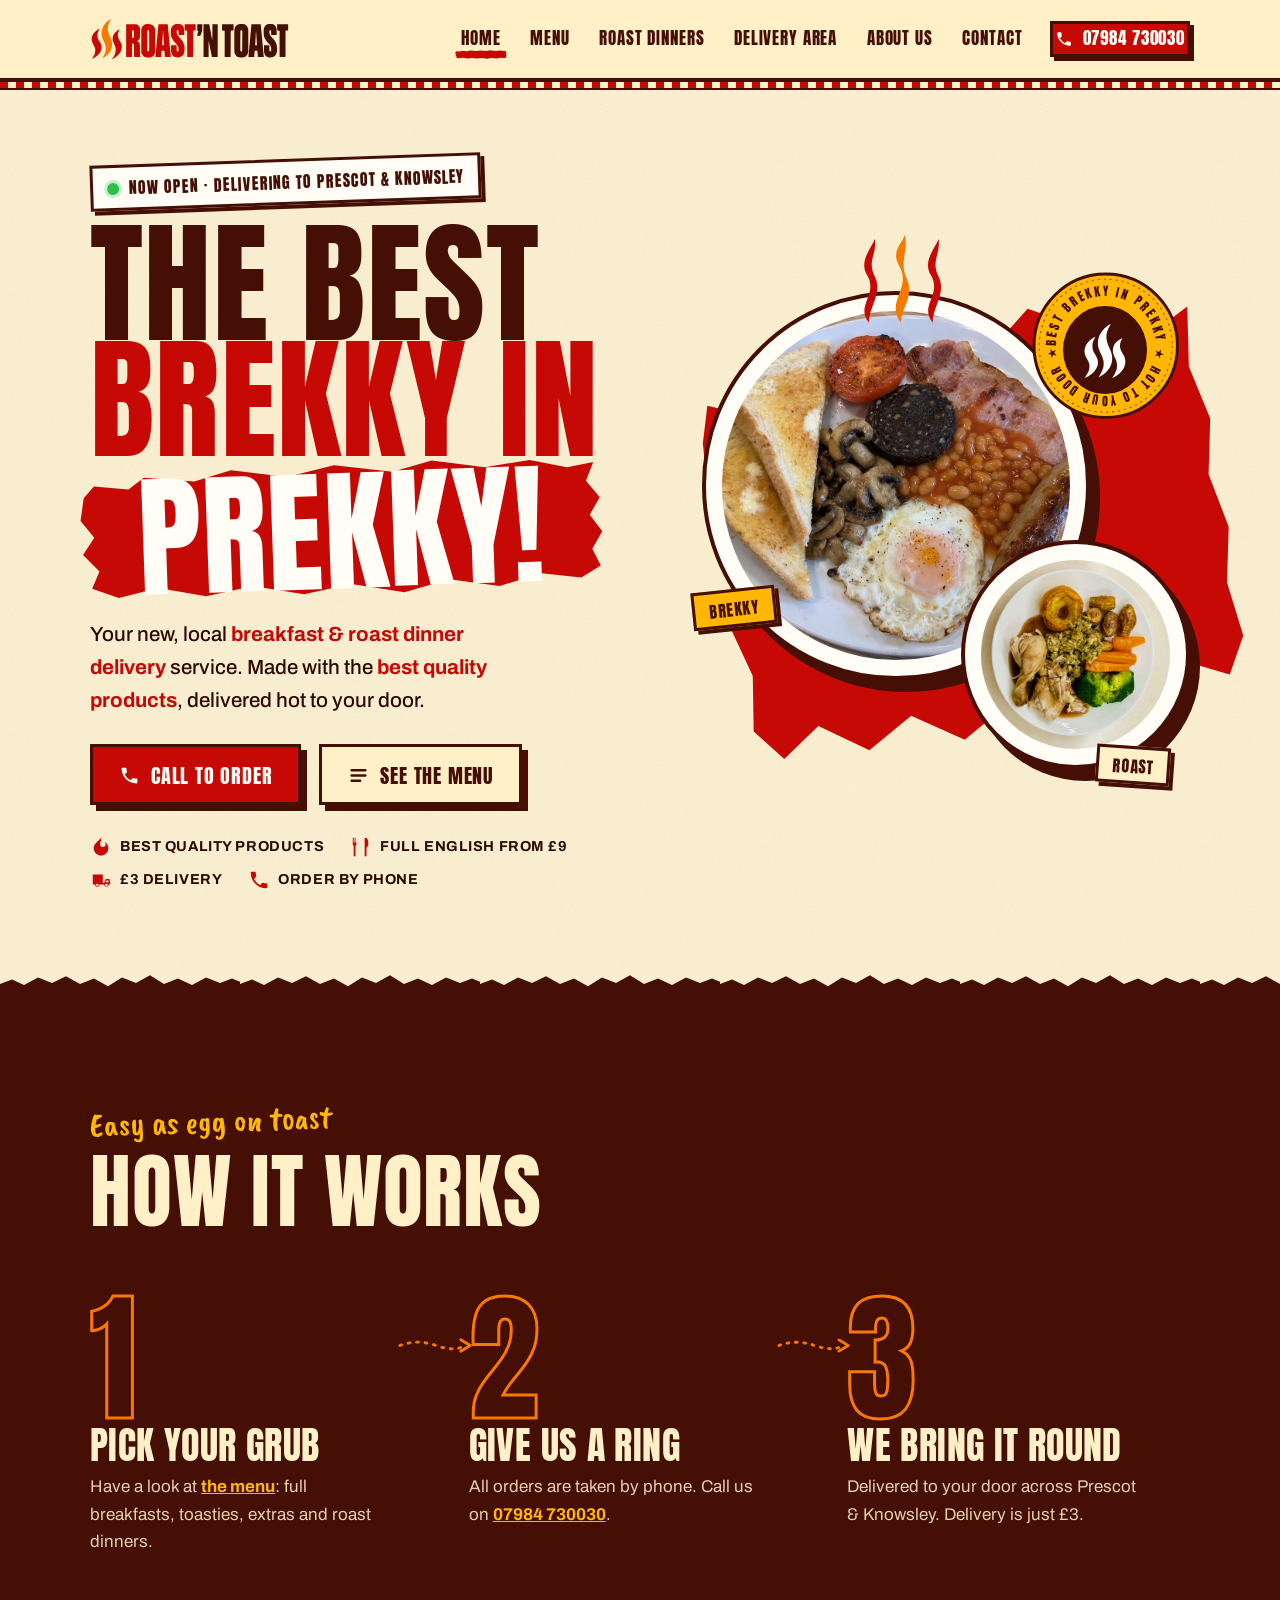
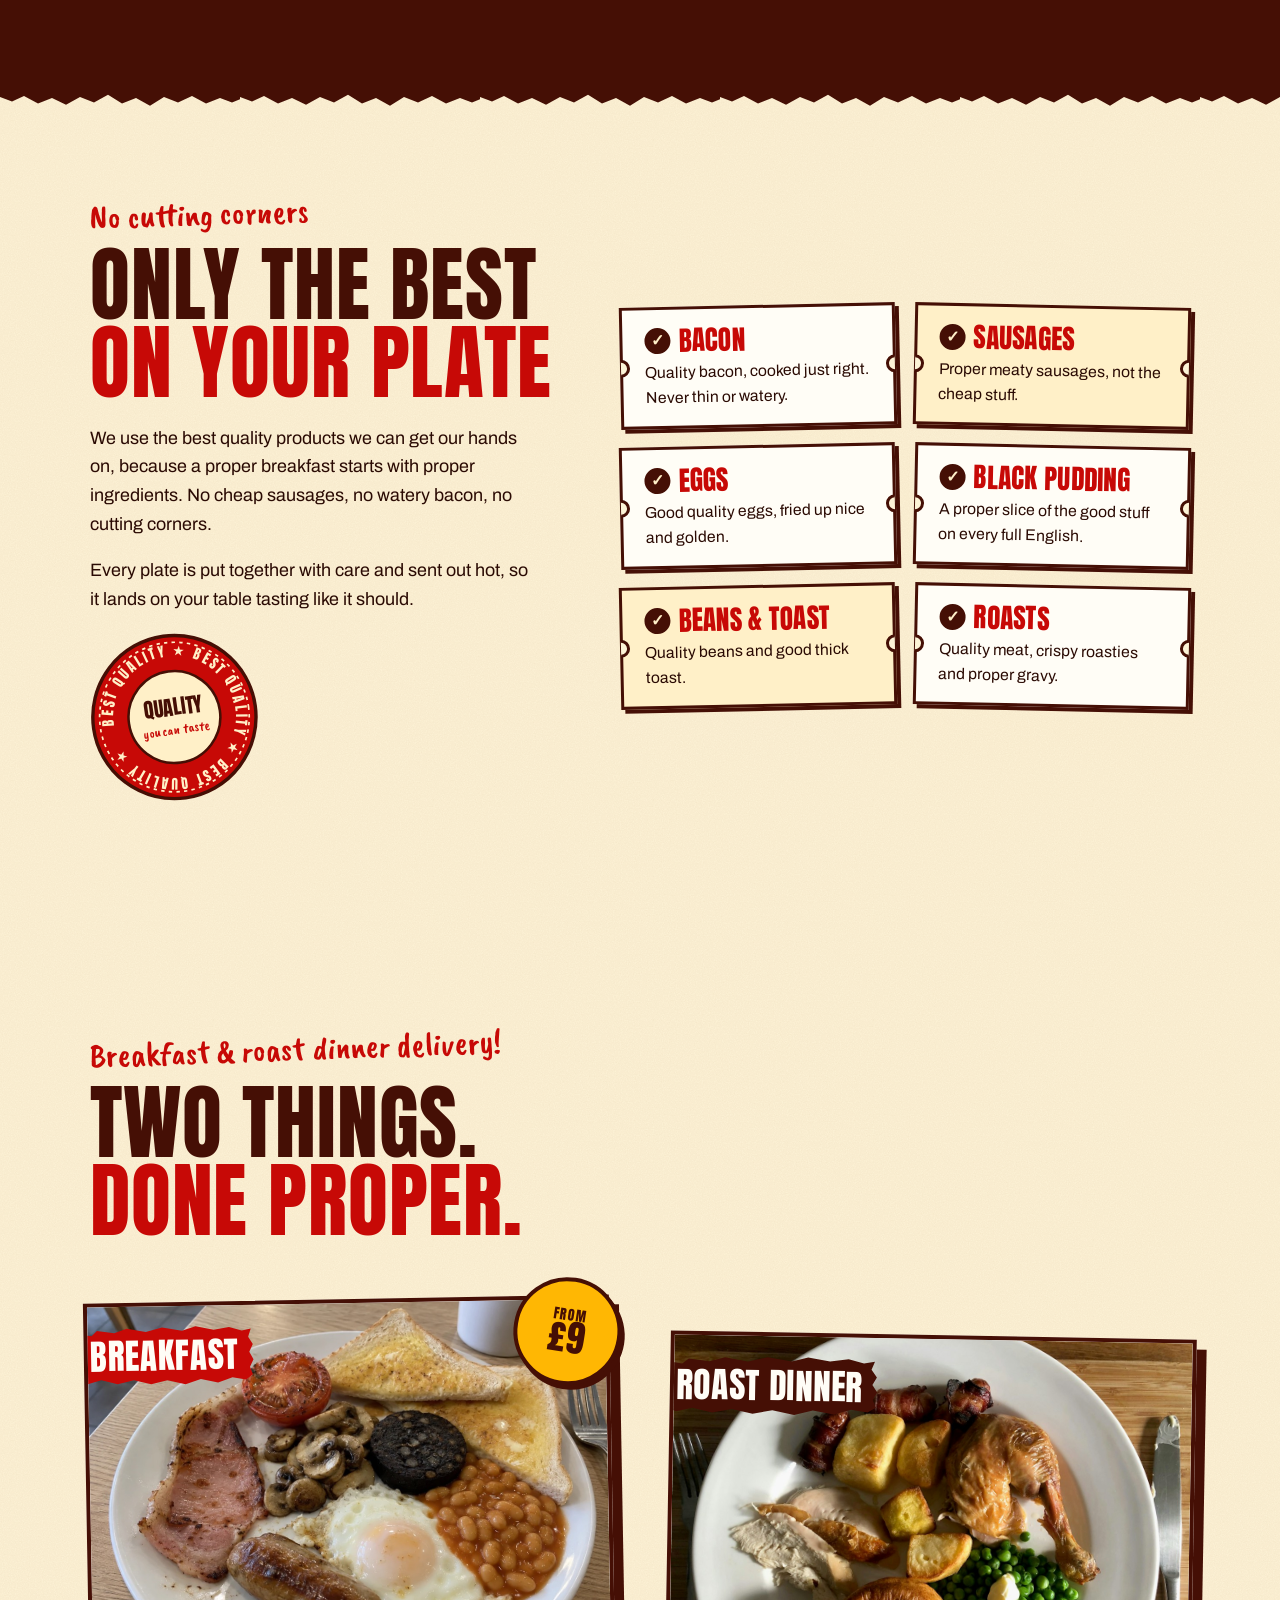
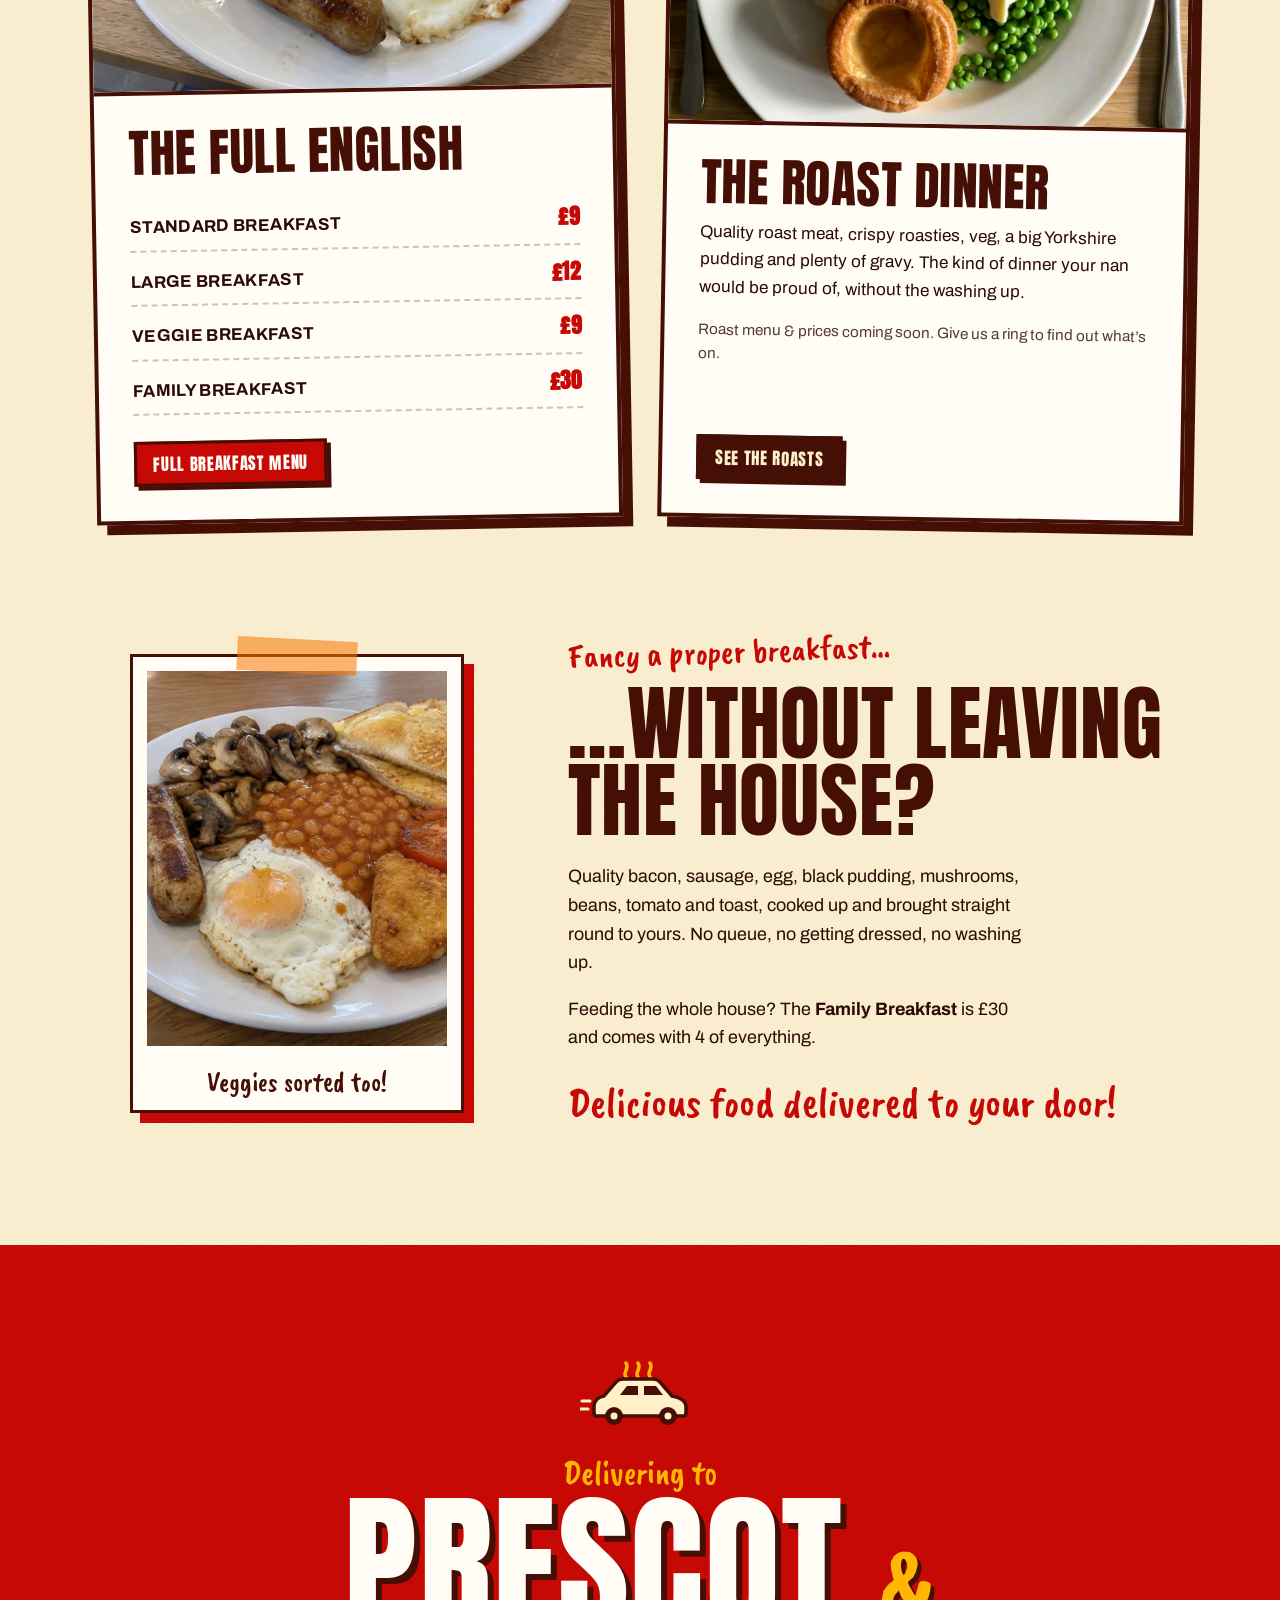
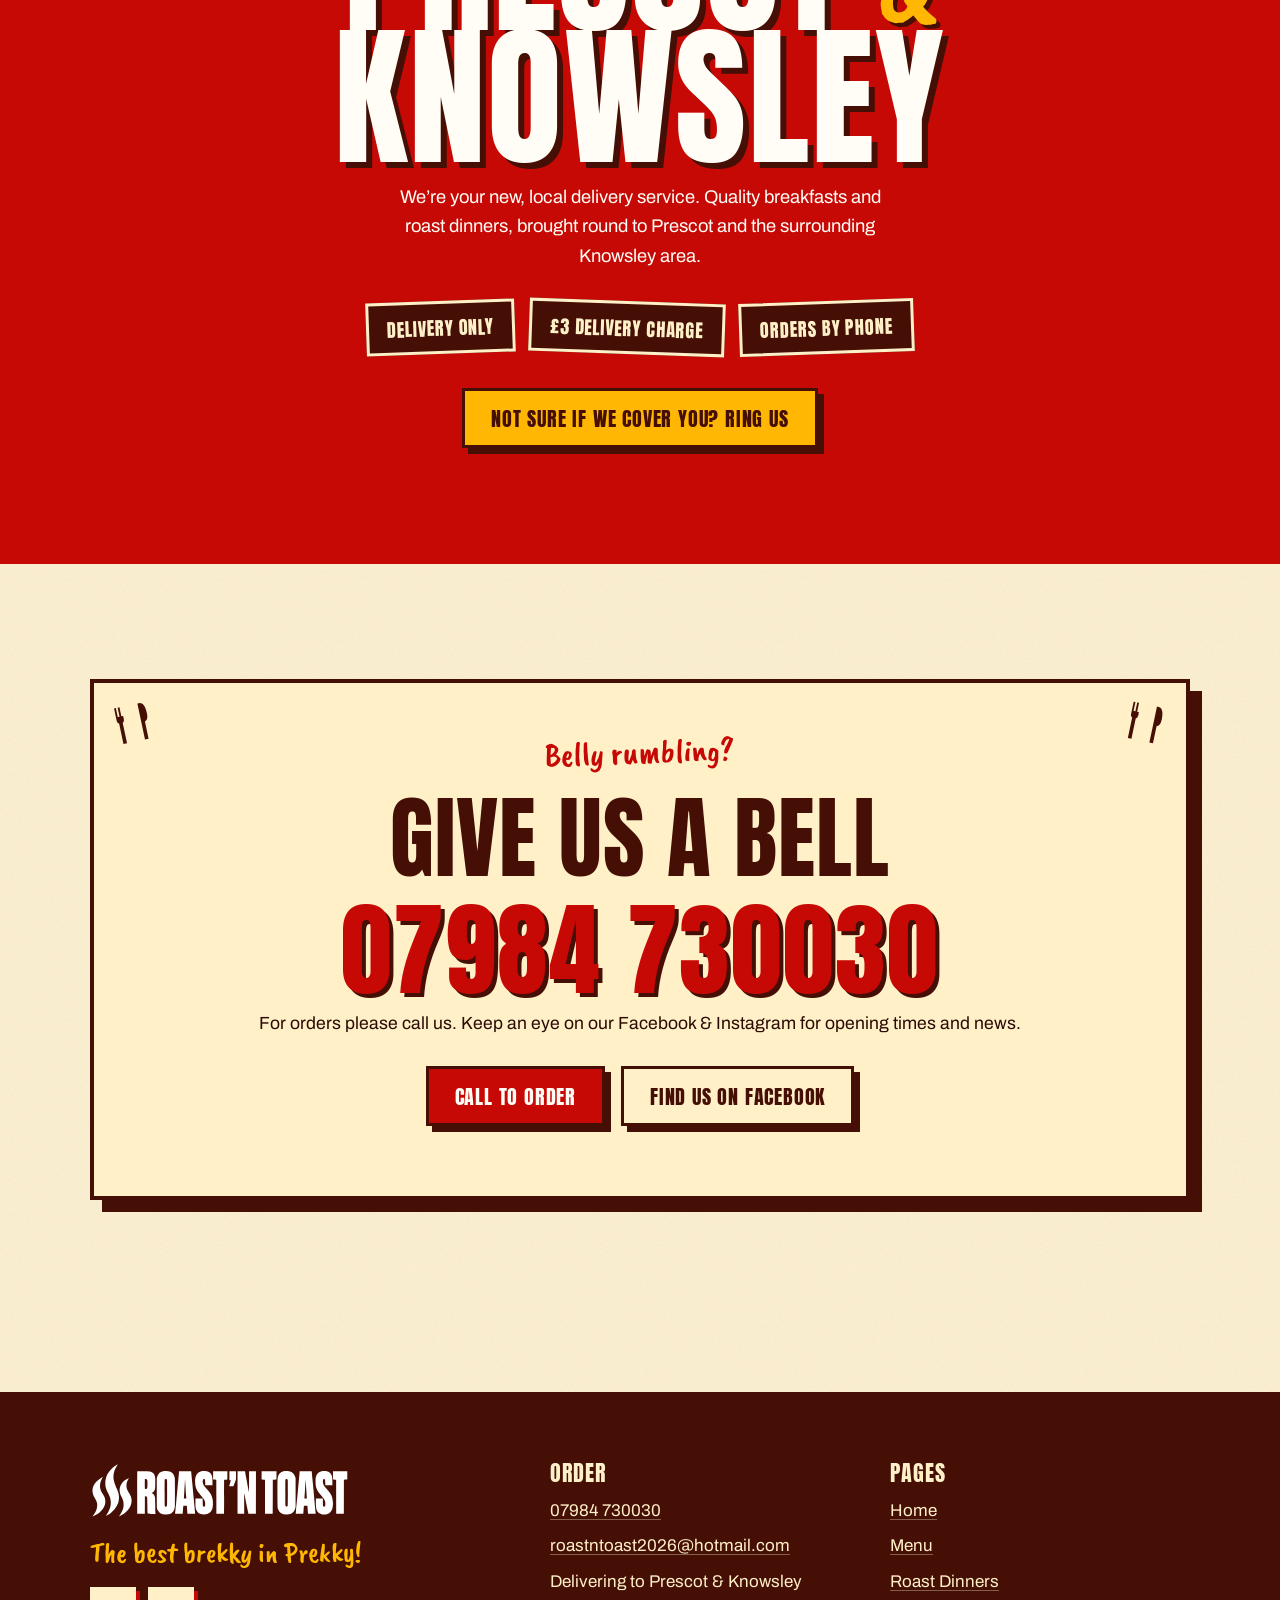
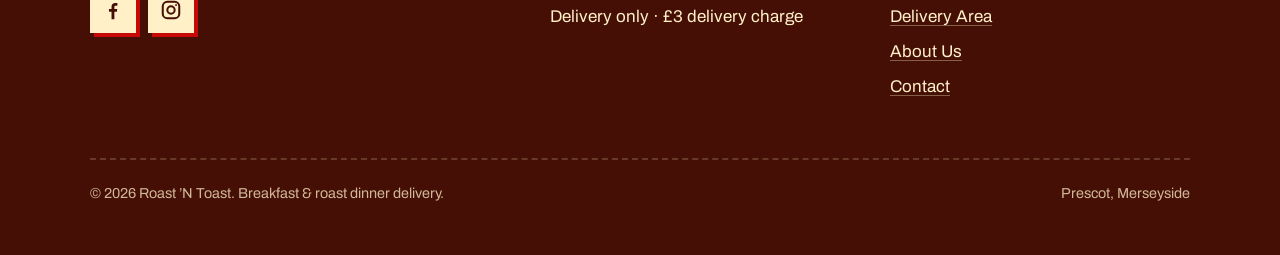
==== index.html @ 8ecd9df3 "Centre and evenly space the spinning badge text Co-Authored-By: Claude Opus 5.5 <noreply@anthropic.c" ====
<!doctype html>
<html lang="en-GB" class="no-js">
<head>
  <meta charset="utf-8">
  <meta name="viewport" content="width=device-width, initial-scale=1">
  <title>Roast ’N Toast | Breakfast &amp; Roast Dinner Delivery in Prescot &amp; Knowsley</title>
  <meta name="description" content="Roast ’N Toast — your new, local breakfast &amp; roast dinner delivery service. Full English breakfasts made with the best quality products, from £9, delivered to Prescot &amp; Knowsley. Call 07984 730030 to order.">
  <meta property="og:title" content="Roast ’N Toast | The Best Brekky in Prekky!">
  <meta property="og:description" content="Breakfast &amp; roast dinner delivery to Prescot &amp; Knowsley. Call 07984 730030 to order.">
  <meta property="og:type" content="website">
  <meta property="og:image" content="assets/img/breakfast-topdown.jpg">

  <link rel="icon" type="image/svg+xml" href="favicons/favicon.svg">
  <link rel="icon" type="image/png" sizes="96x96" href="favicons/favicon-96x96.png">
  <link rel="icon" href="favicons/favicon.ico" sizes="16x16 32x32 48x48 64x64">
  <link rel="apple-touch-icon" sizes="180x180" href="favicons/apple-touch-icon.png">
  <link rel="manifest" href="favicons/site.webmanifest">
  <meta name="theme-color" content="#450F05">

  <link rel="preconnect" href="https://fonts.googleapis.com">
  <link rel="preconnect" href="https://fonts.gstatic.com" crossorigin>
  <link href="https://fonts.googleapis.com/css2?family=Anton&family=Archivo:wght@400;500;700;800&family=Caveat+Brush&display=swap" rel="stylesheet">
  <link rel="stylesheet" href="assets/css/styles.css">
</head>
<body>
  <a class="skip-link" href="#main">Skip to content</a>

  <header class="site-header">
    <nav class="nav wrap" aria-label="Main">
      <a class="nav__logo" href="index.html" aria-label="Roast ’N Toast home">
        <img src="assets/logos/logo-horizontal-colour.svg" alt="Roast ’N Toast" width="240" height="53">
      </a>
      <button class="nav__toggle" type="button" aria-expanded="false" aria-controls="nav-menu" aria-label="Open menu">
        <span class="nav__toggle-bars" aria-hidden="true"></span>
      </button>
      <div class="nav__menu" id="nav-menu">
        <ul class="nav__links">
          <li><a href="index.html" aria-current="page">Home</a></li>
          <li><a href="menu.html">Menu</a></li>
          <li><a href="menu.html#roasts">Roast Dinners</a></li>
          <li><a href="under-construction.html">Delivery Area</a></li>
          <li><a href="under-construction.html">About Us</a></li>
          <li><a href="under-construction.html">Contact</a></li>
          <li>
            <a class="btn btn--sm" href="tel:07984730030">
              <svg viewBox="0 0 24 24" fill="currentColor" aria-hidden="true"><path d="M6.6 10.8a15.1 15.1 0 0 0 6.6 6.6l2.2-2.2a1 1 0 0 1 1-.25 11.4 11.4 0 0 0 3.6.57 1 1 0 0 1 1 1V20a1 1 0 0 1-1 1A17 17 0 0 1 3 4a1 1 0 0 1 1-1h3.5a1 1 0 0 1 1 1c0 1.25.2 2.45.57 3.57a1 1 0 0 1-.25 1z"/></svg>
              07984 730030
            </a>
          </li>
        </ul>
        <p class="nav__menu-foot">Delivering to Prescot &amp; Knowsley. Orders by phone on <a href="tel:07984730030">07984 730030</a>.</p>
      </div>
    </nav>
  </header>

  <main id="main">

    <!-- ============ HERO ============ -->
    <section class="hero" aria-labelledby="hero-title">
      <div class="wrap hero__grid">
        <div class="hero__copy">
          <span class="stamp"><span class="stamp__dot" aria-hidden="true"></span> Now open · Delivering to Prescot &amp; Knowsley</span>

          <h1 id="hero-title" class="hero__title">
            <span class="line">The best</span>
            <span class="line red">brekky in</span>
            <span class="line"><span class="brush">Prekky!</span></span>
          </h1>

          <p class="hero__lead">Your new, local <strong>breakfast &amp; roast dinner delivery</strong> service. Made with the <strong>best quality products</strong>, delivered hot to your door.</p>

          <div class="hero__ctas">
            <a class="btn" href="tel:07984730030">
              <svg viewBox="0 0 24 24" fill="currentColor" aria-hidden="true"><path d="M6.6 10.8a15.1 15.1 0 0 0 6.6 6.6l2.2-2.2a1 1 0 0 1 1-.25 11.4 11.4 0 0 0 3.6.57 1 1 0 0 1 1 1V20a1 1 0 0 1-1 1A17 17 0 0 1 3 4a1 1 0 0 1 1-1h3.5a1 1 0 0 1 1 1c0 1.25.2 2.45.57 3.57a1 1 0 0 1-.25 1z"/></svg>
              Call to order
            </a>
            <a class="btn btn--cream" href="menu.html">
              <svg viewBox="0 0 24 24" fill="none" stroke="currentColor" stroke-width="2.6" stroke-linecap="round" aria-hidden="true"><path d="M4 6h16M4 12h16M4 18h10"/></svg>
              See the menu
            </a>
          </div>

          <ul class="facts">
            <li>
              <svg viewBox="0 0 24 24" fill="currentColor" aria-hidden="true"><path d="M12 2c1 3-1 4.5-1 7a3 3 0 0 0 6 0c0-1-.3-2-.8-2.8C18.5 8 20 10.5 20 13.5A8 8 0 0 1 4 13.5C4 8 9.5 6 12 2z"/></svg>
              Best quality products
            </li>
            <li>
              <svg viewBox="0 0 24 24" fill="currentColor" aria-hidden="true"><path d="M7 2v7a2 2 0 0 1-1 1.7V22H4V10.7A2 2 0 0 1 3 9V2h1v5h1V2h1v5h1V2zm10 0c2 0 3 2.5 3 6s-1 4-2 4.5V22h-2V2z"/></svg>
              Full English from £9
            </li>
            <li>
              <svg viewBox="0 0 24 24" fill="currentColor" aria-hidden="true"><path d="M3 6h11v9h1.5l1.8-4H21l1 3v3h-1.5a2.5 2.5 0 0 1-5 0h-5a2.5 2.5 0 0 1-5 0H3zm14.8 6.5-.9 2h3.6l-.6-2zM8 16.2a1.3 1.3 0 1 0 0 2.6 1.3 1.3 0 0 0 0-2.6zm10 0a1.3 1.3 0 1 0 0 2.6 1.3 1.3 0 0 0 0-2.6z"/></svg>
              £3 delivery
            </li>
            <li>
              <svg viewBox="0 0 24 24" fill="currentColor" aria-hidden="true"><path d="M6.6 10.8a15.1 15.1 0 0 0 6.6 6.6l2.2-2.2a1 1 0 0 1 1-.25 11.4 11.4 0 0 0 3.6.57 1 1 0 0 1 1 1V20a1 1 0 0 1-1 1A17 17 0 0 1 3 4a1 1 0 0 1 1-1h3.5a1 1 0 0 1 1 1c0 1.25.2 2.45.57 3.57a1 1 0 0 1-.25 1z"/></svg>
              Order by phone
            </li>
          </ul>
        </div>

        <div class="hero__art" aria-hidden="true">
          <div class="hero__splat"></div>

          <svg class="steam" viewBox="0 0 120 90">
            <path d="M28 88c-14-18 10-28-2-48C18 26 30 14 34 4c2 16-8 22 0 38 8 16-6 30-6 46z" fill="#C70906"/>
            <path d="M60 88c-16-22 12-34-2-58C50 16 62 8 64 0c4 18-6 26 2 44 8 18-6 30-6 44z" fill="#F87900"/>
            <path d="M92 88c-14-18 10-28-2-48C82 26 94 14 98 4c2 16-8 22 0 38 8 16-6 30-6 46z" fill="#C70906"/>
          </svg>

          <div class="plate plate--main">
            <img src="assets/img/breakfast-topdown.jpg" alt="" width="1200" height="900">
          </div>
          <div class="plate plate--side">
            <img src="assets/img/roast-chicken-dinner.jpg" alt="" width="900" height="1600" style="object-position: 50% 42%;">
          </div>

          <span class="plate-label plate-label--a">Brekky</span>
          <span class="plate-label plate-label--b">Roast</span>

          <div class="badge">
            <svg class="badge__ring" viewBox="0 0 200 200">
              <!-- baseline r=67 so the caps sit centred in the band between the core (r=56) and the rim (r=96) -->
              <defs><path id="ring" d="M100,100 m-67,0 a67,67 0 1,1 134,0 a67,67 0 1,1 -134,0"/></defs>
              <circle cx="100" cy="100" r="96" fill="#FFB703" stroke="#450F05" stroke-width="4"/>
              <circle cx="100" cy="100" r="89" fill="none" stroke="#450F05" stroke-width="1.5" stroke-dasharray="3 5" opacity=".55"/>
              <text font-family="Anton, Impact, sans-serif" font-size="16" fill="#450F05" textLength="418" lengthAdjust="spacing">
                <textPath href="#ring" textLength="418" lengthAdjust="spacing">BEST BREKKY IN PREKKY ★ HOT TO YOUR DOOR ★</textPath>
              </text>
            </svg>
            <div class="badge__core"><img src="assets/logos/brand-icon-white.svg" alt=""></div>
          </div>
        </div>
      </div>
    </section>

    <!-- ============ HOW IT WORKS ============ -->
    <section class="section how torn-top torn-bottom" aria-labelledby="how-title">
      <div class="wrap">
        <div class="section-head reveal">
          <span class="kicker">Easy as egg on toast</span>
          <h2 id="how-title" class="section-title">How it works</h2>
        </div>
        <ol class="steps">
          <li class="step reveal">
            <span class="step__num" aria-hidden="true">1</span>
            <h3>Pick your grub</h3>
            <p>Have a look at <a href="menu.html">the menu</a>: full breakfasts, toasties, extras and roast dinners.</p>
          </li>
          <li class="step reveal">
            <span class="step__num" aria-hidden="true">2</span>
            <h3>Give us a ring</h3>
            <p>All orders are taken by phone. Call us on <a href="tel:07984730030">07984 730030</a>.</p>
          </li>
          <li class="step reveal">
            <span class="step__num" aria-hidden="true">3</span>
            <h3>We bring it round</h3>
            <p>Delivered to your door across Prescot &amp; Knowsley. Delivery is just £3.</p>
          </li>
        </ol>
      </div>
    </section>

    <!-- ============ QUALITY ============ -->
    <section class="section quality" aria-labelledby="quality-title">
      <div class="wrap quality__grid">
        <div class="quality__copy reveal">
          <span class="kicker">No cutting corners</span>
          <h2 id="quality-title" class="section-title">Only the best<br><span style="color:var(--red)">on your plate</span></h2>
          <p>We use the best quality products we can get our hands on, because a proper breakfast starts with proper ingredients. No cheap sausages, no watery bacon, no cutting corners.</p>
          <p>Every plate is put together with care and sent out hot, so it lands on your table tasting like it should.</p>
          <div class="quality__seal" aria-hidden="true">
            <svg viewBox="0 0 200 200">
              <defs><path id="seal-ring" d="M100,100 m-72,0 a72,72 0 1,1 144,0 a72,72 0 1,1 -144,0"/></defs>
              <circle cx="100" cy="100" r="96" fill="#C70906" stroke="#450F05" stroke-width="4"/>
              <circle cx="100" cy="100" r="88" fill="none" stroke="#FFF0C8" stroke-width="2" stroke-dasharray="4 5"/>
              <text font-family="Anton, Impact, sans-serif" font-size="16" letter-spacing="2.6" fill="#FFF0C8"><textPath href="#seal-ring">BEST QUALITY ★ BEST QUALITY ★ BEST QUALITY ★</textPath></text>
              <circle cx="100" cy="100" r="54" fill="#FFF0C8" stroke="#450F05" stroke-width="3"/>
              <text x="100" y="98" text-anchor="middle" font-family="Anton, Impact, sans-serif" font-size="24" fill="#450F05">QUALITY</text>
              <text x="100" y="120" text-anchor="middle" font-family="Caveat Brush, cursive" font-size="16" fill="#C70906">you can taste</text>
            </svg>
          </div>
        </div>

        <ul class="tickets">
          <li class="ticket reveal"><h3>Bacon</h3><p>Quality bacon, cooked just right. Never thin or watery.</p></li>
          <li class="ticket reveal"><h3>Sausages</h3><p>Proper meaty sausages, not the cheap stuff.</p></li>
          <li class="ticket reveal"><h3>Eggs</h3><p>Good quality eggs, fried up nice and golden.</p></li>
          <li class="ticket reveal"><h3>Black pudding</h3><p>A proper slice of the good stuff on every full English.</p></li>
          <li class="ticket reveal"><h3>Beans &amp; toast</h3><p>Quality beans and good thick toast.</p></li>
          <li class="ticket reveal"><h3>Roasts</h3><p>Quality meat, crispy roasties and proper gravy.</p></li>
        </ul>
      </div>
    </section>

    <!-- ============ THE TWO OFFERINGS ============ -->
    <section class="section" aria-labelledby="duo-title">
      <div class="wrap">
        <div class="section-head reveal">
          <span class="kicker">Breakfast &amp; roast dinner delivery!</span>
          <h2 id="duo-title" class="section-title">Two things.<br><span class="red" style="color:var(--red)">Done proper.</span></h2>
        </div>

        <div class="duo">
          <article class="offer reveal">
            <div class="offer__price"><div><small>From</small><span>£9</span></div></div>
            <div class="offer__img">
              <img src="assets/img/standard-breakfast.jpg" alt="A full English breakfast: bacon, sausage, fried egg, black pudding, mushrooms, beans, grilled tomato and toast" width="1200" height="900" loading="lazy">
              <span class="offer__tag brush">Breakfast</span>
            </div>
            <div class="offer__body">
              <h3>The Full English</h3>
              <ul class="mini-menu">
                <li><span>Standard Breakfast</span><span class="dots"></span><span class="price">£9</span></li>
                <li><span>Large Breakfast</span><span class="dots"></span><span class="price">£12</span></li>
                <li><span>Veggie Breakfast</span><span class="dots"></span><span class="price">£9</span></li>
                <li><span>Family Breakfast</span><span class="dots"></span><span class="price">£30</span></li>
              </ul>
              <a class="btn btn--sm" href="menu.html#breakfasts">Full breakfast menu</a>
            </div>
          </article>

          <!-- PLACEHOLDER: roast dinner copy below is temporary until the client confirms their roast menu & prices. -->
          <article class="offer reveal">
            <div class="offer__img">
              <img src="assets/img/roast-dinner.jpg" alt="A home-style roast chicken dinner with roast potatoes, peas and a Yorkshire pudding" width="1200" height="900" loading="lazy">
              <span class="offer__tag brush brush--brown">Roast dinner</span>
            </div>
            <div class="offer__body">
              <h3>The Roast Dinner</h3>
              <p>Quality roast meat, crispy roasties, veg, a big Yorkshire pudding and plenty of gravy. The kind of dinner your nan would be proud of, without the washing up.</p>
              <p class="offer__note">Roast menu &amp; prices coming soon. Give us a ring to find out what’s on.</p>
              <a class="btn btn--sm btn--brown" href="menu.html#roasts">See the roasts</a>
            </div>
          </article>
        </div>
      </div>
    </section>

    <!-- ============ REAL FOOD ============ -->
    <section class="section real" aria-labelledby="real-title">
      <div class="wrap real__grid">
        <figure class="polaroid reveal">
          <img src="assets/img/veggie-breakfast.jpg" alt="A veggie breakfast: vegetarian sausage, fried egg, mushrooms, beans, hash brown, grilled tomato and toast" width="1200" height="900" loading="lazy" style="object-position: 40% 50%;">
          <figcaption>Veggies sorted too!</figcaption>
        </figure>
        <div class="real__copy reveal">
          <span class="kicker">Fancy a proper breakfast…</span>
          <h2 id="real-title" class="section-title">…without leaving the house?</h2>
          <p>Quality bacon, sausage, egg, black pudding, mushrooms, beans, tomato and toast, cooked up and brought straight round to yours. No queue, no getting dressed, no washing up.</p>
          <p>Feeding the whole house? The <strong>Family Breakfast</strong> is £30 and comes with 4 of everything.</p>
          <p class="quote-line">Delicious food delivered to your door!</p>
        </div>
      </div>
    </section>

    <!-- ============ DELIVERY AREA ============ -->
    <section class="section area torn-top torn-bottom" aria-labelledby="area-title">
      <div class="wrap">
        <svg class="car" viewBox="0 0 120 70" aria-hidden="true">
          <path d="M46 16c-4-5 4-8 0-14M58 16c-4-5 4-8 0-14M70 16c-4-5 4-8 0-14" fill="none" stroke="#FFB703" stroke-width="3.5" stroke-linecap="round"/>
          <path d="M14 46c0-6 4-10 10-11l12-14c2-2 4-3 7-3h30c3 0 5 1 7 3l12 14c8 1 14 5 14 11v6c0 2-1 3-3 3H17c-2 0-3-1-3-3z" fill="#FFF0C8" stroke="#450F05" stroke-width="3.5"/>
          <path d="M40 34l7-9h11v9zm24 0v-9h12l7 9z" fill="#450F05"/>
          <circle cx="34" cy="55" r="9" fill="#450F05"/><circle cx="34" cy="55" r="3.5" fill="#FFF0C8"/>
          <circle cx="88" cy="55" r="9" fill="#450F05"/><circle cx="88" cy="55" r="3.5" fill="#FFF0C8"/>
          <path d="M2 40h8M0 48h8" stroke="#FFF0C8" stroke-width="3" stroke-linecap="round"/>
        </svg>
        <span class="kicker reveal">Delivering to</span>
        <h2 id="area-title" class="area__big reveal">Prescot <span class="amp">&amp;</span> Knowsley</h2>
        <p class="reveal">We’re your new, local delivery service. Quality breakfasts and roast dinners, brought round to Prescot and the surrounding Knowsley area.</p>
        <ul class="area__chips reveal">
          <li>Delivery only</li>
          <li>£3 delivery charge</li>
          <li>Orders by phone</li>
        </ul>
        <a class="btn btn--yolk reveal" href="tel:07984730030">Not sure if we cover you? Ring us</a>
      </div>
    </section>

    <!-- ============ CALL ============ -->
    <section class="section call" aria-labelledby="call-title">
      <div class="wrap">
        <div class="call__inner reveal">
          <span class="kicker">Belly rumbling?</span>
          <h2 id="call-title">Give us a bell</h2>
          <a class="call__phone" href="tel:07984730030">07984 730030</a>
          <p class="call__sub">For orders please call us. Keep an eye on our Facebook &amp; Instagram for opening times and news.</p>
          <div class="call__ctas">
            <a class="btn" href="tel:07984730030">Call to order</a>
            <a class="btn btn--cream" href="https://www.facebook.com/profile.php?id=61595454547957" target="_blank" rel="noopener">Find us on Facebook</a>
          </div>
        </div>
      </div>
    </section>
  </main>

  <footer class="site-footer">
    <div class="wrap">
      <div class="footer__grid">
        <div class="footer__brand">
          <img src="assets/logos/logo-horizontal-white.svg" alt="Roast ’N Toast" width="260" height="57" loading="lazy">
          <span class="script">The best brekky in Prekky!</span>
          <div class="socials">
            <a href="https://www.facebook.com/profile.php?id=61595454547957" target="_blank" rel="noopener" aria-label="Roast ’N Toast on Facebook">
              <svg viewBox="0 0 24 24" fill="currentColor" aria-hidden="true"><path d="M13.5 22v-8h2.7l.4-3.2h-3.1V8.8c0-.9.3-1.5 1.6-1.5h1.7V4.4c-.3 0-1.3-.1-2.4-.1-2.4 0-4 1.5-4 4.1v2.4H7.6V14h2.8v8z"/></svg>
            </a>
            <a href="https://www.instagram.com/roast_n_toast_/" target="_blank" rel="noopener" aria-label="Roast ’N Toast on Instagram">
              <svg viewBox="0 0 24 24" fill="none" stroke="currentColor" stroke-width="2.2" aria-hidden="true"><rect x="3" y="3" width="18" height="18" rx="5"/><circle cx="12" cy="12" r="4"/><circle cx="17.5" cy="6.5" r="1" fill="currentColor" stroke="none"/></svg>
            </a>
          </div>
        </div>
        <div>
          <h4>Order</h4>
          <ul>
            <li><a href="tel:07984730030">07984 730030</a></li>
            <li><a href="mailto:roastntoast2026@hotmail.com">roastntoast2026@hotmail.com</a></li>
            <li>Delivering to Prescot &amp; Knowsley</li>
            <li>Delivery only · £3 delivery charge</li>
          </ul>
        </div>
        <div>
          <h4>Pages</h4>
          <ul>
            <li><a href="index.html">Home</a></li>
            <li><a href="menu.html">Menu</a></li>
            <li><a href="menu.html#roasts">Roast Dinners</a></li>
            <li><a href="under-construction.html">Delivery Area</a></li>
            <li><a href="under-construction.html">About Us</a></li>
            <li><a href="under-construction.html">Contact</a></li>
          </ul>
        </div>
      </div>
      <div class="footer__base">
        <span>© <span id="year">2026</span> Roast ’N Toast. Breakfast &amp; roast dinner delivery.</span>
        <span>Prescot, Merseyside</span>
      </div>
    </div>
  </footer>

  <nav class="callbar" aria-label="Quick actions">
    <a href="tel:07984730030">
      <svg viewBox="0 0 24 24" fill="currentColor" aria-hidden="true"><path d="M6.6 10.8a15.1 15.1 0 0 0 6.6 6.6l2.2-2.2a1 1 0 0 1 1-.25 11.4 11.4 0 0 0 3.6.57 1 1 0 0 1 1 1V20a1 1 0 0 1-1 1A17 17 0 0 1 3 4a1 1 0 0 1 1-1h3.5a1 1 0 0 1 1 1c0 1.25.2 2.45.57 3.57a1 1 0 0 1-.25 1z"/></svg>
      Call to order
    </a>
    <a href="menu.html">Menu</a>
  </nav>

  <script src="assets/js/main.js"></script>
</body>
</html>
---- assets/css/styles.css ----
/* ==========================================================================
   Roast 'N Toast — styles
   Look: greasy-spoon menu board / fly-poster. Cream paper, brush-stroke
   banners, heavy condensed type, hard offset shadows.
   ========================================================================== */

:root {
  --red: #C70906;
  --red-deep: #9E0704;
  --brown: #450F05;
  --brown-2: #5C1A0C;
  --orange: #F87900;
  --yolk: #FFB703;
  --cream: #FFF0C8;
  --paper: #FDF3D6;
  --ink: #2A0A03;
  --white: #FFFDF6;

  --display: "Anton", "Impact", "Arial Narrow Bold", sans-serif;
  --script: "Caveat Brush", "Segoe Print", cursive;
  --body: "Archivo", "Helvetica Neue", Arial, sans-serif;

  --wrap: 1180px;
  --gutter: clamp(16px, 4vw, 40px);
  --shadow-hard: 6px 6px 0 var(--brown);
  --shadow-hard-sm: 4px 4px 0 var(--brown);
  --header-h: 78px;
}

*,
*::before,
*::after { box-sizing: border-box; }

html { scroll-behavior: smooth; scroll-padding-top: calc(var(--header-h) + 16px); }
@media (prefers-reduced-motion: reduce) {
  html { scroll-behavior: auto; }
  *, *::before, *::after { animation: none !important; transition: none !important; }
}

body {
  margin: 0;
  font-family: var(--body);
  font-size: 17px;
  line-height: 1.6;
  color: var(--ink);
  background-color: var(--paper);
  /* grainy paper */
  background-image: url("data:image/svg+xml,%3Csvg xmlns='http://www.w3.org/2000/svg' width='220' height='220'%3E%3Cfilter id='n'%3E%3CfeTurbulence type='fractalNoise' baseFrequency='.85' numOctaves='3' stitchTiles='stitch'/%3E%3CfeColorMatrix values='0 0 0 0 .27 0 0 0 0 .06 0 0 0 0 .02 0 0 0 .07 0'/%3E%3C/filter%3E%3Crect width='100%25' height='100%25' filter='url(%23n)'/%3E%3C/svg%3E");
  -webkit-font-smoothing: antialiased;
  overflow-x: hidden;
}

img { max-width: 100%; display: block; }
a { color: inherit; }
p { margin: 0 0 1em; }
h1, h2, h3, h4 {
  font-family: var(--display);
  font-weight: 400;
  line-height: .95;
  letter-spacing: .01em;
  text-transform: uppercase;
  margin: 0;
  color: var(--brown);
}

.wrap { width: 100%; max-width: var(--wrap); margin: 0 auto; padding: 0 var(--gutter); }

.skip-link {
  position: absolute; left: 12px; top: -60px; z-index: 200;
  background: var(--brown); color: var(--cream); padding: 10px 16px;
  font-weight: 700; text-decoration: none;
}
.skip-link:focus { top: 12px; }

:focus-visible { outline: 3px solid var(--orange); outline-offset: 3px; }

.sr-only {
  position: absolute; width: 1px; height: 1px; padding: 0; margin: -1px;
  overflow: hidden; clip: rect(0 0 0 0); white-space: nowrap; border: 0;
}

/* ---------- brush-stroke helpers ---------- */
.brush {
  position: relative;
  display: inline-block;
  isolation: isolate;
  padding: .12em .45em .08em;
  color: var(--white);
}
.brush::before {
  content: "";
  position: absolute; inset: 0;
  z-index: -1;
  background: var(--red);
  -webkit-mask: url("../img/brush.svg") center / 100% 100% no-repeat;
          mask: url("../img/brush.svg") center / 100% 100% no-repeat;
}
.brush--brown::before { background: var(--brown); }
.brush--orange::before { background: var(--orange); }
.brush--cream { color: var(--brown); }
.brush--cream::before { background: var(--cream); }

.script {
  font-family: var(--script);
  text-transform: none;
  letter-spacing: 0;
  font-weight: 400;
}

/* ---------- buttons ---------- */
.btn {
  --btn-bg: var(--red);
  --btn-fg: var(--white);
  display: inline-flex; align-items: center; justify-content: center; gap: .55em;
  font-family: var(--display);
  font-size: 1.25rem;
  letter-spacing: .04em;
  text-transform: uppercase;
  text-decoration: none;
  line-height: 1;
  padding: 18px 26px 16px;
  background: var(--btn-bg);
  color: var(--btn-fg);
  border: 3px solid var(--brown);
  box-shadow: var(--shadow-hard);
  transition: transform .15s ease, box-shadow .15s ease;
  cursor: pointer;
}
.btn:hover { transform: translate(-2px, -2px); box-shadow: 8px 8px 0 var(--brown); }
.btn:active { transform: translate(4px, 4px); box-shadow: 2px 2px 0 var(--brown); }
.btn svg { width: 1.05em; height: 1.05em; flex: none; }
.btn--cream { --btn-bg: var(--cream); --btn-fg: var(--brown); }
.btn--yolk { --btn-bg: var(--yolk); --btn-fg: var(--brown); }
.btn--brown { --btn-bg: var(--brown); --btn-fg: var(--cream); border-color: var(--brown); box-shadow: 6px 6px 0 var(--red); }
.btn--brown:hover { box-shadow: 8px 8px 0 var(--red); }
.btn--sm { font-size: 1.05rem; padding: 12px 16px 10px; box-shadow: var(--shadow-hard-sm); }

/* ==========================================================================
   Header / nav
   ========================================================================== */
.site-header {
  position: sticky; top: 0; z-index: 100;
  background: var(--cream);
  border-bottom: 4px solid var(--brown);
}
.site-header::after {
  /* checkerboard caff trim */
  content: ""; position: absolute; left: 0; right: 0; bottom: -12px; height: 8px;
  background:
    linear-gradient(90deg, var(--red) 50%, var(--cream) 0) 0 0 / 16px 8px;
  border-bottom: 2px solid var(--brown);
}
.nav {
  display: flex; align-items: center; justify-content: space-between; gap: 20px;
  height: var(--header-h);
}
.nav__logo { display: block; flex: none; }
.nav__logo img { height: 44px; width: auto; }

.nav__links {
  display: flex; align-items: center; gap: clamp(14px, 2vw, 28px);
  list-style: none; margin: 0; padding: 0;
}
.nav__links a {
  position: relative;
  font-family: var(--display);
  text-transform: uppercase;
  letter-spacing: .05em;
  font-size: 1.08rem;
  text-decoration: none;
  color: var(--brown);
  padding: 6px 2px;
}
.nav__links a:not(.btn)::after {
  content: ""; position: absolute; left: -4px; right: -4px; bottom: -2px; height: 9px;
  background: var(--orange);
  -webkit-mask: url("../img/brush.svg") center / 100% 100% no-repeat;
          mask: url("../img/brush.svg") center / 100% 100% no-repeat;
  transform: scaleX(0); transform-origin: left;
  transition: transform .2s ease;
}
.nav__links a:not(.btn):hover::after,
.nav__links a[aria-current="page"]::after { transform: scaleX(1); }
.nav__links a[aria-current="page"]::after { background: var(--red); }
.nav__links .btn { color: var(--white); }

.nav__toggle {
  display: none;
  width: 50px; height: 50px;
  background: var(--red); color: var(--white);
  border: 3px solid var(--brown); box-shadow: var(--shadow-hard-sm);
  cursor: pointer; padding: 0;
  align-items: center; justify-content: center;
}
.nav__toggle-bars, .nav__toggle-bars::before, .nav__toggle-bars::after {
  display: block; width: 22px; height: 3px; background: currentColor; position: relative;
  transition: transform .2s ease, top .2s ease, opacity .2s ease;
}
.nav__toggle-bars::before, .nav__toggle-bars::after { content: ""; position: absolute; left: 0; }
.nav__toggle-bars::before { top: -7px; }
.nav__toggle-bars::after { top: 7px; }
.nav-open .nav__toggle-bars { background: transparent; }
.nav-open .nav__toggle-bars::before { top: 0; transform: rotate(45deg); }
.nav-open .nav__toggle-bars::after { top: 0; transform: rotate(-45deg); }

@media (max-width: 940px) {
  :root { --header-h: 70px; }
  .nav__logo img { height: 36px; }
  .nav__toggle { display: inline-flex; }
  .nav__menu {
    position: fixed; inset: calc(var(--header-h) + 4px) 0 0 0;
    background: var(--brown);
    padding: 36px var(--gutter) 40px;
    overflow-y: auto;
    transform: translateY(-8px); opacity: 0; visibility: hidden;
    transition: opacity .2s ease, transform .2s ease, visibility 0s linear .2s;
  }
  .nav-open .nav__menu {
    transform: none; opacity: 1; visibility: visible;
    transition: opacity .2s ease, transform .2s ease;
  }
  .nav__links { flex-direction: column; align-items: flex-start; gap: 4px; }
  .nav__links a { color: var(--cream); font-size: 2.4rem; letter-spacing: .02em; }
  .nav__links a[aria-current="page"] { color: var(--yolk); }
  .nav__links a:not(.btn)::after { display: none; }
  .nav__links li:last-child { margin-top: 22px; width: 100%; }
  .nav__links .btn { width: 100%; font-size: 1.5rem; box-shadow: 6px 6px 0 var(--red); border-color: var(--cream); }
  .nav__menu-foot {
    margin-top: 32px; color: var(--cream); opacity: .85; font-size: .95rem;
  }
  .nav__menu-foot a { color: var(--yolk); }
  body.nav-open { overflow: hidden; }
}
@media (min-width: 941px) { .nav__menu-foot { display: none; } }

/* ==========================================================================
   Hero
   ========================================================================== */
.hero {
  position: relative;
  padding: clamp(40px, 6vw, 80px) 0 clamp(64px, 8vw, 110px);
  overflow: hidden;
}
.hero__grid {
  display: grid;
  grid-template-columns: minmax(0, 1.05fr) minmax(0, .95fr);
  gap: clamp(24px, 4vw, 56px);
  align-items: center;
}

.stamp {
  display: inline-flex; align-items: center; gap: 10px;
  font-family: var(--display); text-transform: uppercase; letter-spacing: .06em;
  font-size: 1rem;
  color: var(--brown);
  border: 3px solid var(--brown);
  padding: 8px 14px 6px;
  background: var(--white);
  transform: rotate(-2deg);
  box-shadow: var(--shadow-hard-sm);
}
.stamp__dot {
  width: 12px; height: 12px; border-radius: 50%; background: #2DBE4E;
  box-shadow: 0 0 0 3px rgba(45,190,78,.25);
}
@keyframes pulse {
  0% { box-shadow: 0 0 0 0 rgba(45,190,78,.55); }
  70% { box-shadow: 0 0 0 10px rgba(45,190,78,0); }
  100% { box-shadow: 0 0 0 0 rgba(45,190,78,0); }
}

.hero__title {
  margin: 22px 0 18px;
  font-size: clamp(4rem, 10.5vw, 8.6rem);
  line-height: .86;
  color: var(--brown);
}
.hero__title .line { display: block; }
.hero__title .red { color: var(--red); }
.hero__title .brush { margin-left: -.1em; transform: rotate(-2deg); }
.hero__title .brush::before { background: var(--red); }
.hero__lead {
  font-size: clamp(1.1rem, 1.6vw, 1.3rem);
  max-width: 34ch;
  font-weight: 500;
}
.hero__lead strong { color: var(--red); }

.hero__ctas { display: flex; flex-wrap: wrap; gap: 18px; margin: 28px 0 30px; }

.facts {
  display: flex; flex-wrap: wrap; gap: 10px 26px;
  list-style: none; padding: 0; margin: 0;
  font-weight: 700; text-transform: uppercase; letter-spacing: .04em; font-size: .9rem;
}
.facts li { display: flex; align-items: center; gap: 8px; }
.facts svg { width: 22px; height: 22px; color: var(--red); flex: none; }

/* plates */
.hero__art { position: relative; aspect-ratio: 1 / 1.02; max-width: 600px; justify-self: center; width: 100%; }
.hero__splat {
  position: absolute; inset: 6% -8% 4% 4%;
  background: var(--red);
  -webkit-mask: url("../img/brush.svg") center / 100% 100% no-repeat;
          mask: url("../img/brush.svg") center / 100% 100% no-repeat;
  transform: rotate(-9deg);
}
.plate {
  position: absolute;
  border-radius: 50%;
  background: var(--white);
  padding: 3.2%;
  border: 4px solid var(--brown);
  box-shadow: 10px 12px 0 var(--brown);
}
.plate img { width: 100%; height: 100%; object-fit: cover; border-radius: 50%; }
.plate--main { width: 78%; aspect-ratio: 1; top: 4%; left: 2%; }
.plate--side { width: 46%; aspect-ratio: 1; right: 0; bottom: 2%; animation: bob 6s ease-in-out infinite; }
@keyframes bob { 50% { transform: translateY(-8px) rotate(2deg); } }

.plate-label {
  position: absolute; z-index: 3;
  font-family: var(--display); text-transform: uppercase; letter-spacing: .04em;
  background: var(--yolk); color: var(--brown);
  border: 3px solid var(--brown);
  padding: 9px 14px 7px; font-size: 1rem; line-height: 1;
  box-shadow: var(--shadow-hard-sm);
}
.plate-label--a { left: 0; bottom: 30%; transform: rotate(-6deg); }
.plate-label--b { right: 4%; bottom: -1%; transform: rotate(4deg); background: var(--cream); }

.steam {
  position: absolute; left: 30%; top: -7%; width: 24%; z-index: 2;
  pointer-events: none;
}
.steam path { animation: steam 2.6s ease-in-out infinite; transform-origin: bottom center; transform-box: fill-box; }
.steam path:nth-child(2) { animation-delay: .4s; }
.steam path:nth-child(3) { animation-delay: .8s; }
@keyframes steam {
  0%, 100% { transform: translateY(0) scaleY(1); opacity: .95; }
  50% { transform: translateY(-6px) scaleY(1.08) skewX(-4deg); opacity: .7; }
}

/* rotating badge */
.badge {
  position: absolute; z-index: 4;
  width: 30%; aspect-ratio: 1;
  right: 2%; top: 0;
}
.badge__ring { width: 100%; height: 100%; animation: spin 18s linear infinite; }
.badge__core {
  position: absolute; inset: 22%;
  border-radius: 50%;
  background: var(--brown);
  display: grid; place-items: center;
}
.badge__core img { width: 58%; }
@keyframes spin { to { transform: rotate(360deg); } }

@media (max-width: 900px) {
  .hero__grid { grid-template-columns: 1fr; }
  .hero__art { max-width: 460px; margin-top: 8px; }
  .hero__title { margin-top: 18px; }
}
@media (max-width: 520px) {
  .stamp { font-size: .82rem; letter-spacing: .04em; padding: 7px 10px 5px; }
  .hero__ctas .btn { flex: 1 1 100%; }
  .hero__title { font-size: clamp(3.4rem, 17vw, 4.6rem); }
}

/* ==========================================================================
   Strips / sections
   ========================================================================== */
.section { padding: clamp(64px, 9vw, 120px) 0; position: relative; }

.kicker {
  font-family: var(--script);
  font-size: clamp(1.6rem, 3vw, 2.1rem);
  color: var(--red);
  line-height: 1;
  display: block;
  margin-bottom: 10px;
  transform: rotate(-2deg);
  transform-origin: left;
}
.section-title { font-size: clamp(2.8rem, 6.4vw, 5.2rem); }
.section-head { margin-bottom: clamp(36px, 5vw, 60px); }
.section-head p { max-width: 52ch; margin-top: 18px; font-size: 1.1rem; }

/* torn edges between bands */
.torn-top, .torn-bottom { position: relative; }
.torn-top::before, .torn-bottom::after {
  content: ""; position: absolute; left: 0; right: 0; height: 22px;
  background: inherit;
  -webkit-mask: url("data:image/svg+xml,%3Csvg xmlns='http://www.w3.org/2000/svg' viewBox='0 0 120 20' preserveAspectRatio='none'%3E%3Cpath d='M0 20 L0 10 L6 6 L12 11 L19 4 L26 9 L33 3 L40 10 L47 5 L54 12 L61 4 L68 9 L75 2 L82 10 L89 5 L96 11 L103 4 L110 9 L116 5 L120 8 L120 20 Z'/%3E%3C/svg%3E") 0 0 / 240px 100% repeat-x;
          mask: url("data:image/svg+xml,%3Csvg xmlns='http://www.w3.org/2000/svg' viewBox='0 0 120 20' preserveAspectRatio='none'%3E%3Cpath d='M0 20 L0 10 L6 6 L12 11 L19 4 L26 9 L33 3 L40 10 L47 5 L54 12 L61 4 L68 9 L75 2 L82 10 L89 5 L96 11 L103 4 L110 9 L116 5 L120 8 L120 20 Z'/%3E%3C/svg%3E") 0 0 / 240px 100% repeat-x;
}
.torn-top::before { top: -21px; }
.torn-bottom::after { bottom: -21px; transform: scaleY(-1); }

/* ---------- how it works (brown band) ---------- */
.how { background: var(--brown); color: var(--cream); }
.how .section-title { color: var(--cream); }
.how .kicker { color: var(--yolk); }
.steps {
  display: grid; grid-template-columns: repeat(3, 1fr); gap: clamp(20px, 3vw, 36px);
  list-style: none; padding: 0; margin: 0; counter-reset: step;
}
.step { position: relative; padding-top: 12px; }
.step__num {
  font-family: var(--display);
  font-size: clamp(6rem, 11vw, 9rem);
  line-height: .8;
  color: transparent;
  -webkit-text-stroke: 3px var(--orange);
  display: block;
  margin-bottom: 12px;
}
.step h3 { color: var(--cream); font-size: clamp(1.9rem, 3vw, 2.5rem); margin-bottom: 10px; }
.step p { color: rgba(255, 240, 200, .86); max-width: 30ch; }
.step a { color: var(--yolk); font-weight: 700; }
.step:not(:last-child)::after {
  content: ""; position: absolute; top: 46px; right: -12%; width: 22%; height: 18px;
  background: url("data:image/svg+xml,%3Csvg xmlns='http://www.w3.org/2000/svg' viewBox='0 0 80 18'%3E%3Cpath d='M2 9 Q20 2 40 9 T70 9' fill='none' stroke='%23F87900' stroke-width='3' stroke-linecap='round' stroke-dasharray='2 7'/%3E%3Cpath d='M66 3 L76 9 L66 15' fill='none' stroke='%23F87900' stroke-width='3' stroke-linecap='round' stroke-linejoin='round'/%3E%3C/svg%3E") center / contain no-repeat;
}
@media (max-width: 820px) {
  .steps { grid-template-columns: 1fr; gap: 26px; }
  .step { display: grid; grid-template-columns: auto 1fr; gap: 0 20px; align-items: start; }
  .step__num { grid-row: span 2; font-size: 5.4rem; margin: 0; width: 3.4rem; text-align: center; }
  .step:not(:last-child)::after { display: none; }
}

/* ---------- two offerings ---------- */
.duo { display: grid; grid-template-columns: 1fr 1fr; gap: clamp(28px, 4vw, 48px); }
.offer {
  position: relative;
  background: var(--white);
  border: 4px solid var(--brown);
  box-shadow: 10px 10px 0 var(--brown);
  display: flex; flex-direction: column;
}
.offer:nth-child(1) { transform: rotate(-1deg); }
.offer:nth-child(2) { transform: rotate(1deg); margin-top: 36px; }
.offer__img { aspect-ratio: 4 / 3; overflow: hidden; border-bottom: 4px solid var(--brown); position: relative; }
.offer__img img { width: 100%; height: 100%; object-fit: cover; transition: transform .5s ease; }
.offer:hover .offer__img img { transform: scale(1.04); }
.offer__tag {
  position: absolute; left: -14px; top: 18px;
  font-family: var(--display); text-transform: uppercase;
  font-size: clamp(1.6rem, 3vw, 2.2rem); letter-spacing: .02em;
}
.offer__body { padding: clamp(22px, 3vw, 34px); display: flex; flex-direction: column; flex: 1; }
.offer__body h3 { font-size: clamp(2.2rem, 4vw, 3.2rem); margin-bottom: 12px; }
.offer__price {
  position: absolute; right: -16px; top: -22px; z-index: 2;
  width: 108px; height: 108px; border-radius: 50%;
  background: var(--yolk); color: var(--brown);
  border: 4px solid var(--brown);
  display: grid; place-items: center; text-align: center;
  font-family: var(--display); text-transform: uppercase; line-height: .9;
  transform: rotate(10deg);
  box-shadow: var(--shadow-hard-sm);
}
.offer__price small { display: block; font-size: .85rem; letter-spacing: .06em; }
.offer__price span { font-size: 2.3rem; }

.mini-menu { list-style: none; padding: 0; margin: 8px 0 26px; }
.mini-menu li {
  display: flex; align-items: baseline; gap: 10px;
  padding: 9px 0; border-bottom: 2px dashed rgba(69, 15, 5, .25);
  font-weight: 700;
}
.mini-menu li span:first-child { text-transform: uppercase; letter-spacing: .02em; }
.mini-menu .dots { flex: 1; }
.mini-menu .price { font-family: var(--display); font-size: 1.35rem; color: var(--red); letter-spacing: .02em; }
.offer .btn { align-self: flex-start; margin-top: auto; }
.offer__note { font-size: .95rem; opacity: .8; margin-bottom: 22px; }

@media (max-width: 820px) {
  .duo { grid-template-columns: 1fr; }
  .offer:nth-child(2) { margin-top: 10px; }
  .offer__price { width: 90px; height: 90px; right: -6px; }
  .offer__price span { font-size: 1.9rem; }
}

/* ---------- real food ---------- */
.real { padding-top: 0; }
.real__grid {
  display: grid; grid-template-columns: minmax(0, .8fr) minmax(0, 1.2fr);
  gap: clamp(28px, 5vw, 72px); align-items: center;
}
.polaroid {
  background: var(--white);
  padding: 14px 14px 64px;
  border: 3px solid var(--brown);
  box-shadow: 10px 10px 0 var(--red);
  transform: rotate(-4deg);
  position: relative;
  max-width: 420px;
  justify-self: center;
}
.polaroid img { aspect-ratio: 4 / 5; object-fit: cover; width: 100%; height: auto; }
.polaroid figcaption {
  position: absolute; left: 0; right: 0; bottom: 14px; text-align: center;
  font-family: var(--script); font-size: 1.7rem; color: var(--brown); line-height: 1;
}
.polaroid::before {
  /* tape */
  content: ""; position: absolute; top: -18px; left: 50%; width: 120px; height: 34px;
  transform: translateX(-50%) rotate(3deg);
  background: rgba(248, 121, 0, .55);
}
.real__copy .section-title { margin-bottom: 22px; }
.real__copy p { font-size: 1.12rem; max-width: 46ch; }
.real__copy .quote-line {
  margin: 28px 0 0;
  font-family: var(--script); font-size: clamp(1.8rem, 3.4vw, 2.6rem); color: var(--red); line-height: 1.1;
}
@media (max-width: 820px) {
  .real__grid { grid-template-columns: 1fr; }
  .polaroid { max-width: 320px; }
}

/* ---------- delivery band ---------- */
.area {
  background: var(--red); color: var(--white);
  text-align: center;
  overflow: hidden;
}
.area .kicker { color: var(--yolk); transform-origin: center; }
.area__big {
  font-family: var(--display); text-transform: uppercase;
  font-size: clamp(3.4rem, 12vw, 10rem);
  line-height: .85; margin: 6px 0 20px;
  color: var(--white);
  text-shadow: 6px 6px 0 var(--brown);
}
.area__big .amp { color: var(--yolk); font-family: var(--script); text-transform: none; font-size: .7em; vertical-align: .08em; text-shadow: 4px 4px 0 var(--brown); }
.area p { font-size: 1.15rem; max-width: 46ch; margin: 0 auto 30px; }
.area__chips { display: flex; flex-wrap: wrap; justify-content: center; gap: 14px; list-style: none; padding: 0; margin: 0 0 34px; }
.area__chips li {
  font-family: var(--display); text-transform: uppercase; letter-spacing: .05em; font-size: 1.15rem;
  background: var(--brown); color: var(--cream);
  padding: 10px 18px 8px;
  border: 3px solid var(--cream);
}
.area__chips li:nth-child(odd) { transform: rotate(-2deg); }
.area__chips li:nth-child(even) { transform: rotate(2deg); }

.car {
  width: 120px; margin: 0 auto 18px;
  animation: drive 3.2s ease-in-out infinite;
}
@keyframes drive {
  0%, 100% { transform: translateX(-14px); }
  50% { transform: translateX(14px); }
}

/* ---------- call band ---------- */
.call { text-align: center; }
.call__inner {
  background: var(--cream);
  border: 4px solid var(--brown);
  box-shadow: 12px 12px 0 var(--brown);
  padding: clamp(36px, 6vw, 70px) clamp(20px, 5vw, 60px);
  position: relative;
}
.call__inner::before, .call__inner::after {
  /* corner fork & knife */
  content: ""; position: absolute; width: 44px; height: 44px; top: 18px;
  background: var(--brown);
  -webkit-mask: url("data:image/svg+xml,%3Csvg xmlns='http://www.w3.org/2000/svg' viewBox='0 0 24 24'%3E%3Cpath d='M7 2v7a2 2 0 0 1-1 1.7V22H4V10.7A2 2 0 0 1 3 9V2h1v5h1V2h1v5h1V2zm10 0c2 0 3 2.5 3 6s-1 4-2 4.5V22h-2V2z'/%3E%3C/svg%3E") center / contain no-repeat;
          mask: url("data:image/svg+xml,%3Csvg xmlns='http://www.w3.org/2000/svg' viewBox='0 0 24 24'%3E%3Cpath d='M7 2v7a2 2 0 0 1-1 1.7V22H4V10.7A2 2 0 0 1 3 9V2h1v5h1V2h1v5h1V2zm10 0c2 0 3 2.5 3 6s-1 4-2 4.5V22h-2V2z'/%3E%3C/svg%3E") center / contain no-repeat;
}
.call__inner::before { left: 18px; transform: rotate(-12deg); }
.call__inner::after { right: 18px; transform: rotate(12deg); }
.call h2 { font-size: clamp(2.8rem, 7vw, 5.6rem); }
.call__phone {
  display: inline-block;
  font-family: var(--display);
  font-size: clamp(2.6rem, 9vw, 6.4rem);
  line-height: 1;
  color: var(--red);
  text-decoration: none;
  margin: 18px 0 8px;
  letter-spacing: .02em;
  text-shadow: 4px 4px 0 var(--brown);
  transition: transform .15s ease;
}
.call__phone:hover { transform: scale(1.03) rotate(-1deg); }
.call__sub { font-size: 1.1rem; margin-bottom: 28px; }
.call__ctas { display: flex; flex-wrap: wrap; justify-content: center; gap: 16px; }

/* ==========================================================================
   Footer
   ========================================================================== */
.site-footer {
  background: var(--brown); color: var(--cream);
  padding: 70px 0 110px;
  margin-top: clamp(40px, 6vw, 80px);
}
.footer__grid {
  display: grid; grid-template-columns: 1.4fr 1fr 1fr; gap: 40px;
}
.footer__brand img { width: 260px; max-width: 100%; margin-bottom: 18px; }
.footer__brand .script { font-size: 1.8rem; color: var(--yolk); display: block; line-height: 1.1; }
.site-footer h4 { color: var(--cream); font-size: 1.4rem; letter-spacing: .05em; margin-bottom: 14px; }
.site-footer ul { list-style: none; margin: 0; padding: 0; }
.site-footer li { margin-bottom: 8px; }
.site-footer a { color: var(--cream); text-decoration-color: rgba(255,240,200,.35); text-underline-offset: 3px; }
.site-footer a:hover { color: var(--yolk); }
.socials { display: flex; gap: 12px; margin-top: 18px; }
.socials a {
  width: 46px; height: 46px; display: grid; place-items: center;
  background: var(--cream); color: var(--brown);
  border: 3px solid var(--cream);
  box-shadow: 4px 4px 0 var(--red);
  transition: transform .15s ease;
}
.socials a:hover { transform: translate(-2px, -2px) rotate(-4deg); color: var(--red); }
.socials svg { width: 22px; height: 22px; }
.footer__base {
  margin-top: 50px; padding-top: 22px; border-top: 2px dashed rgba(255,240,200,.25);
  display: flex; flex-wrap: wrap; justify-content: space-between; gap: 10px;
  font-size: .9rem; opacity: .75;
}
@media (max-width: 820px) {
  .footer__grid { grid-template-columns: 1fr; gap: 32px; }
}
@media (min-width: 941px) { .site-footer { padding-bottom: 50px; } }

/* ---------- mobile call bar ---------- */
.callbar {
  position: fixed; left: 0; right: 0; bottom: 0; z-index: 90;
  display: none;
  grid-template-columns: 1.4fr 1fr;
  border-top: 4px solid var(--brown);
}
.callbar a {
  display: flex; align-items: center; justify-content: center; gap: 10px;
  font-family: var(--display); text-transform: uppercase; letter-spacing: .05em;
  font-size: 1.15rem; text-decoration: none;
  padding: 14px 10px calc(12px + env(safe-area-inset-bottom));
}
.callbar svg { width: 20px; height: 20px; }
.callbar a:first-child { background: var(--red); color: var(--white); }
.callbar a:last-child { background: var(--yolk); color: var(--brown); border-left: 4px solid var(--brown); }
@media (max-width: 940px) { .callbar { display: grid; } }

/* ==========================================================================
   Menu page
   ========================================================================== */
.page-hero {
  background: var(--brown);
  color: var(--cream);
  padding: clamp(50px, 8vw, 96px) 0 clamp(60px, 8vw, 100px);
  text-align: center;
  position: relative;
  overflow: hidden;
}
.page-hero .kicker { color: var(--yolk); transform-origin: center; }
.page-hero h1 {
  font-size: clamp(4.4rem, 15vw, 11rem);
  color: var(--cream);
  line-height: .85;
}
.page-hero p { max-width: 50ch; margin: 22px auto 0; font-size: 1.12rem; color: rgba(255,240,200,.9); }
.page-hero__flames {
  position: absolute; width: 180px; opacity: .14; pointer-events: none;
}
.page-hero__flames--l { left: -30px; bottom: -40px; transform: rotate(-14deg); }
.page-hero__flames--r { right: -30px; top: -30px; transform: rotate(160deg); }

.info-strip {
  display: flex; flex-wrap: wrap; justify-content: center; gap: 12px 14px;
  list-style: none; padding: 0; margin: 30px 0 0;
}
.info-strip li {
  font-family: var(--display); text-transform: uppercase; letter-spacing: .05em;
  padding: 9px 14px 7px; border: 3px solid var(--cream); font-size: 1.05rem;
}
.info-strip li:first-child { background: var(--red); border-color: var(--red); color: var(--white); }

.menu-nav {
  position: sticky; top: calc(var(--header-h) + 12px); z-index: 50;
  background: var(--paper);
  border-bottom: 3px solid var(--brown);
}
.menu-nav ul {
  display: flex; gap: 10px; list-style: none; margin: 0 auto; padding: 14px var(--gutter);
  max-width: var(--wrap);
  overflow-x: auto; scrollbar-width: none;
}
.menu-nav ul::-webkit-scrollbar { display: none; }
.menu-nav a {
  display: block; white-space: nowrap;
  font-family: var(--display); text-transform: uppercase; letter-spacing: .05em; font-size: 1.05rem;
  text-decoration: none; color: var(--brown);
  padding: 8px 14px 6px;
  border: 3px solid var(--brown);
  background: var(--white);
  transition: background .15s ease, color .15s ease;
}
.menu-nav a:hover, .menu-nav a.is-active { background: var(--brown); color: var(--cream); }

.board {
  background: var(--white);
  border: 4px solid var(--brown);
  box-shadow: 12px 12px 0 var(--brown);
  padding: clamp(26px, 5vw, 56px);
  margin-bottom: clamp(56px, 8vw, 90px);
  position: relative;
}
.board__head {
  text-align: center;
  font-size: clamp(1.9rem, 8.6vw, 4.6rem);
  /* sit the heading across the board's top border */
  margin: calc(-1 * clamp(26px, 5vw, 56px) - .62em) auto .35em;
}
.board__head h2 {
  display: inline-block;
  font-size: 1em;
  line-height: 1.05;
  padding: .2em .7em .14em;
  transform: rotate(-1.5deg);
}
.board__intro { text-align: center; max-width: 52ch; margin: -18px auto 30px; font-size: 1.05rem; }

.items { display: grid; grid-template-columns: 1fr 1fr; gap: 0 clamp(28px, 5vw, 64px); list-style: none; padding: 0; margin: 0; }
.items--single { grid-template-columns: 1fr; max-width: 760px; margin: 0 auto; }
.item {
  padding: 20px 0;
  border-bottom: 2px dashed rgba(69, 15, 5, .28);
}
.item__top { display: flex; align-items: flex-end; gap: 12px; }
.item h3 { font-size: clamp(1.6rem, 3vw, 2.15rem); line-height: 1; }
.item__leader { flex: 1; border-bottom: 3px dotted rgba(69, 15, 5, .45); margin-bottom: 7px; min-width: 20px; }
.item p { margin: 8px 0 0; color: #5a3a2c; max-width: 44ch; }
.item__flag {
  display: inline-block; margin-top: 10px;
  font-family: var(--display); text-transform: uppercase; letter-spacing: .05em; font-size: .9rem;
  background: var(--yolk); color: var(--brown); padding: 8px 14px 6px; border: 2px solid var(--brown);
}

.price-tag {
  position: relative; isolation: isolate;
  font-family: var(--display); font-size: clamp(1.5rem, 2.6vw, 1.9rem);
  color: var(--white); line-height: 1;
  padding: .3em .55em .22em;
  white-space: nowrap;
  transform: rotate(-3deg);
}
.price-tag::before {
  content: ""; position: absolute; inset: 0; z-index: -1; background: var(--red);
  -webkit-mask: url("../img/brush.svg") center / 100% 100% no-repeat;
          mask: url("../img/brush.svg") center / 100% 100% no-repeat;
}
.price-tag--ask::before { background: var(--brown); }
.price-tag--ask { font-size: 1.15rem; letter-spacing: .04em; text-transform: uppercase; }

/* compact list (toasties / extras) */
.list { list-style: none; padding: 0; margin: 0; }
.list li { display: flex; align-items: flex-end; gap: 10px; padding: 10px 0; }
.list .name { font-weight: 800; font-size: 1.15rem; }
.list .item__leader { margin-bottom: 9px; }
.list .price-tag { font-size: 1.35rem; }

.board--split { display: grid; grid-template-columns: 1fr 1fr; gap: clamp(28px, 5vw, 64px); padding-top: clamp(40px, 6vw, 64px); }
.board--split .board__col h2 {
  display: inline-block; font-size: clamp(1.7rem, 7.4vw, 3.6rem); line-height: 1.05; margin-bottom: 14px; padding: .2em .55em .14em;
  transform: rotate(-1.5deg);
}
@media (max-width: 820px) {
  .items { grid-template-columns: 1fr; }
  .item h3 { font-size: 1.45rem; }
  .board { box-shadow: 8px 8px 0 var(--brown); }
  .board--split { grid-template-columns: 1fr; }
}

.roast-banner {
  display: grid; grid-template-columns: 1fr 1fr; gap: 0;
  border: 4px solid var(--brown);
  margin-bottom: 34px;
  background: var(--brown);
}
.roast-banner img { width: 100%; height: 100%; object-fit: cover; aspect-ratio: 4 / 3; }
.roast-banner__copy { padding: clamp(24px, 4vw, 40px); color: var(--cream); display: flex; flex-direction: column; justify-content: center; }
.roast-banner__copy .script { color: var(--yolk); font-size: 2rem; line-height: 1; }
.roast-banner__copy h3 { color: var(--cream); font-size: clamp(2.2rem, 4.4vw, 3.4rem); margin: 6px 0 14px; }
.roast-banner__copy p { color: rgba(255,240,200,.88); margin: 0; }
@media (max-width: 720px) { .roast-banner { grid-template-columns: 1fr; } }

.delivery-card {
  display: grid; grid-template-columns: auto 1fr auto; gap: 24px; align-items: center;
  background: var(--red); color: var(--white);
  border: 4px solid var(--brown); box-shadow: 12px 12px 0 var(--brown);
  padding: clamp(24px, 4vw, 40px);
}
.delivery-card svg { width: 90px; color: var(--white); }
.delivery-card h2 { color: var(--white); font-size: clamp(2.2rem, 5vw, 3.6rem); }
.delivery-card p { margin: 6px 0 0; font-size: 1.1rem; }
.delivery-card .yolk { font-weight: 800; text-decoration: underline wavy var(--yolk); text-underline-offset: 5px; }
@media (max-width: 820px) {
  .delivery-card { grid-template-columns: 1fr; text-align: center; }
  .delivery-card svg { margin: 0 auto; }
  .delivery-card .btn { justify-self: center; }
}

/* ==========================================================================
   Under construction
   ========================================================================== */
.uc {
  min-height: calc(100vh - var(--header-h) - 200px);
  display: grid; place-items: center;
  padding: 130px 0;
  text-align: center;
  position: relative;
  overflow: hidden;
}
.uc__tape {
  position: absolute; left: -10%; right: -10%; height: 46px;
  background: repeating-linear-gradient(-45deg, var(--yolk) 0 28px, var(--brown) 28px 56px);
  border-block: 3px solid var(--brown);
  display: flex; align-items: center; overflow: hidden;
}
.uc__tape span {
  font-family: var(--display); text-transform: uppercase; letter-spacing: .1em;
  white-space: nowrap; color: var(--white);
  background: var(--brown); padding: 4px 12px; margin-left: 30%;
}
.uc__tape--a { top: 34px; transform: rotate(-4deg); }
.uc__tape--b { bottom: 34px; transform: rotate(3deg); }
.uc__pan { width: min(260px, 60vw); margin: 0 auto 10px; }
.uc__pan .egg { animation: sizzle 1.6s ease-in-out infinite; transform-origin: center; transform-box: fill-box; }
@keyframes sizzle { 50% { transform: scale(1.04) rotate(2deg); } }
.uc h1 { font-size: clamp(3.6rem, 12vw, 8rem); }
.uc h1 .red { color: var(--red); }
.uc p { max-width: 46ch; margin: 18px auto 30px; font-size: 1.15rem; }
.uc__ctas { display: flex; flex-wrap: wrap; justify-content: center; gap: 16px; }

/* ---------- reveal on scroll ---------- */
.reveal { opacity: 0; transform: translateY(28px); transition: opacity .6s ease, transform .6s ease; }
.reveal.is-in { opacity: 1; transform: none; }
.offer.reveal.is-in:nth-child(1) { transform: rotate(-1deg); }
.offer.reveal.is-in:nth-child(2) { transform: rotate(1deg); }
.no-js .reveal { opacity: 1; transform: none; }

/* ---------- quality ---------- */
.quality__grid {
  display: grid; grid-template-columns: minmax(0, .9fr) minmax(0, 1.1fr);
  gap: clamp(32px, 5vw, 72px); align-items: center;
}
.quality__copy { position: relative; }
.quality__copy .section-title { margin-bottom: 22px; }
.quality__copy p { font-size: 1.12rem; max-width: 44ch; }
.quality__seal { width: 170px; margin-top: 18px; transform: rotate(-8deg); }
.quality__seal svg { width: 100%; height: auto; overflow: visible; }

.tickets {
  list-style: none; margin: 0; padding: 0;
  display: grid; grid-template-columns: 1fr 1fr; gap: 18px;
}
.ticket {
  position: relative;
  background: var(--white);
  border: 3px solid var(--brown);
  box-shadow: var(--shadow-hard-sm);
  padding: 18px 20px 16px 22px;
}
.ticket::before, .ticket::after {
  /* ticket notches */
  content: ""; position: absolute; top: 50%; width: 18px; height: 18px; margin-top: -9px;
  background: var(--paper); border: 3px solid var(--brown); border-radius: 50%;
}
.ticket::before { left: -11px; clip-path: inset(0 0 0 50%); }
.ticket::after { right: -11px; clip-path: inset(0 50% 0 0); }
.ticket:nth-child(odd) { transform: rotate(-1.2deg); }
.ticket:nth-child(even) { transform: rotate(1.2deg); }
.ticket:nth-child(3n+2) { background: var(--cream); }
.ticket h3 {
  font-size: 1.7rem; color: var(--red); margin-bottom: 6px;
  display: flex; align-items: center; gap: 8px;
}
.ticket h3::before {
  content: "✓"; font-family: var(--body); font-weight: 800; font-size: 1rem;
  width: 26px; height: 26px; flex: none; display: grid; place-items: center;
  background: var(--brown); color: var(--cream); border-radius: 50%;
}
.ticket p { margin: 0; font-size: .98rem; }
.ticket.reveal.is-in:nth-child(odd) { transform: rotate(-1.2deg); }
.ticket.reveal.is-in:nth-child(even) { transform: rotate(1.2deg); }

@media (max-width: 900px) {
  .quality__grid { grid-template-columns: 1fr; }
  .quality__seal { position: absolute; right: 0; top: -10px; width: 120px; margin: 0; }
}
@media (max-width: 520px) {
  .tickets { grid-template-columns: 1fr; }
  .quality__seal { width: 96px; top: -30px; }
}
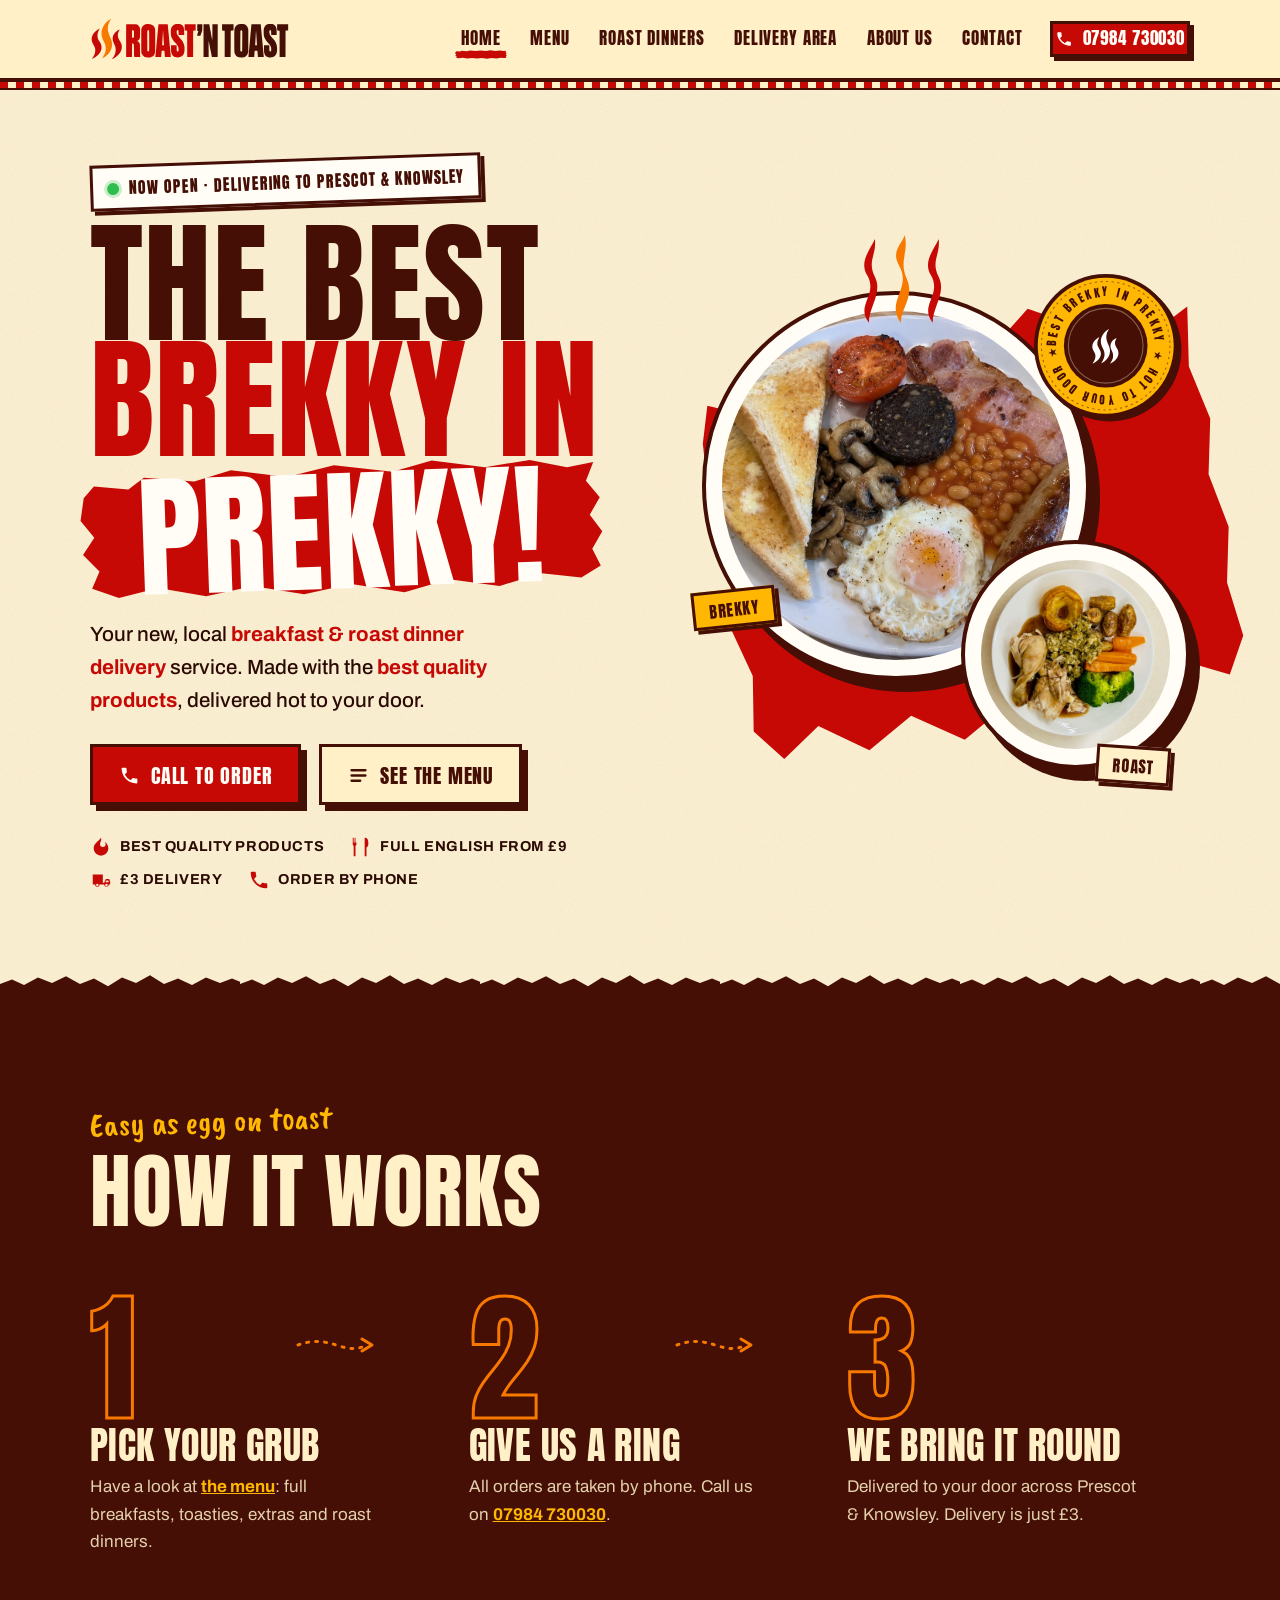
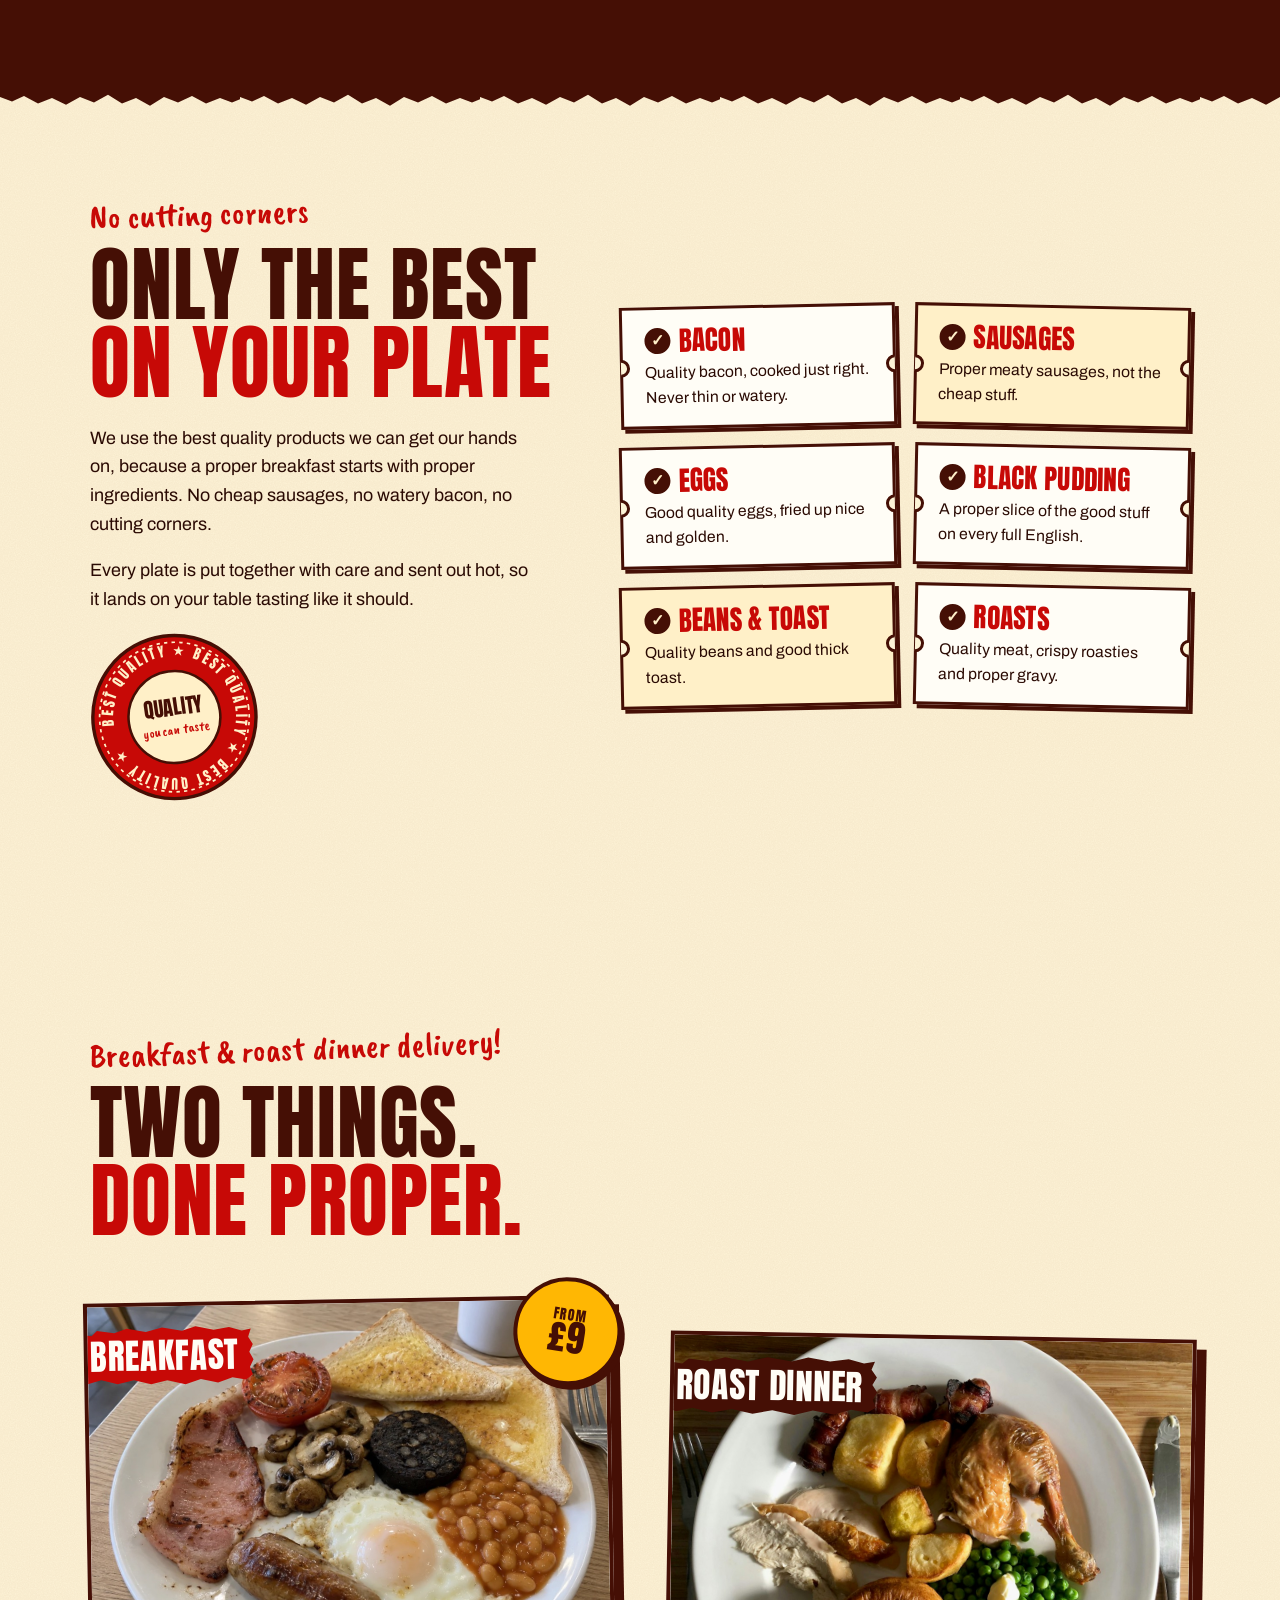
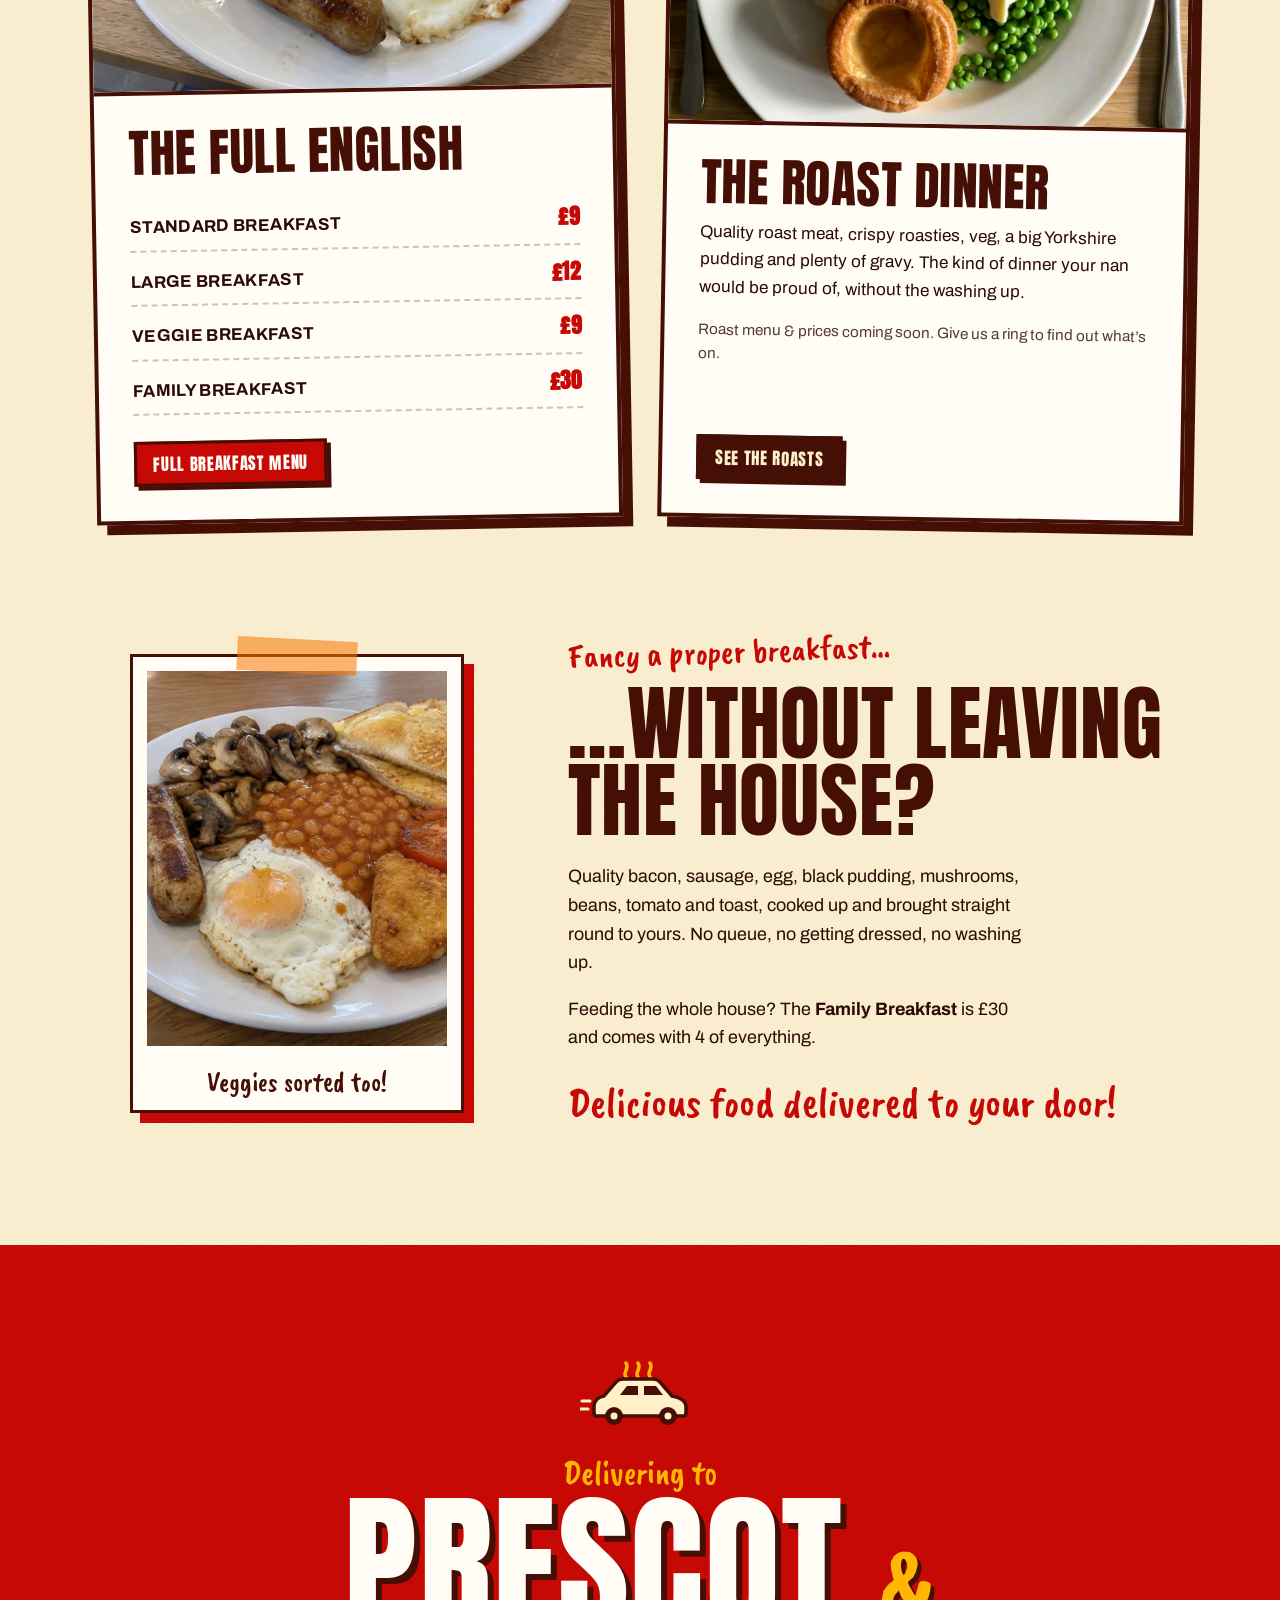
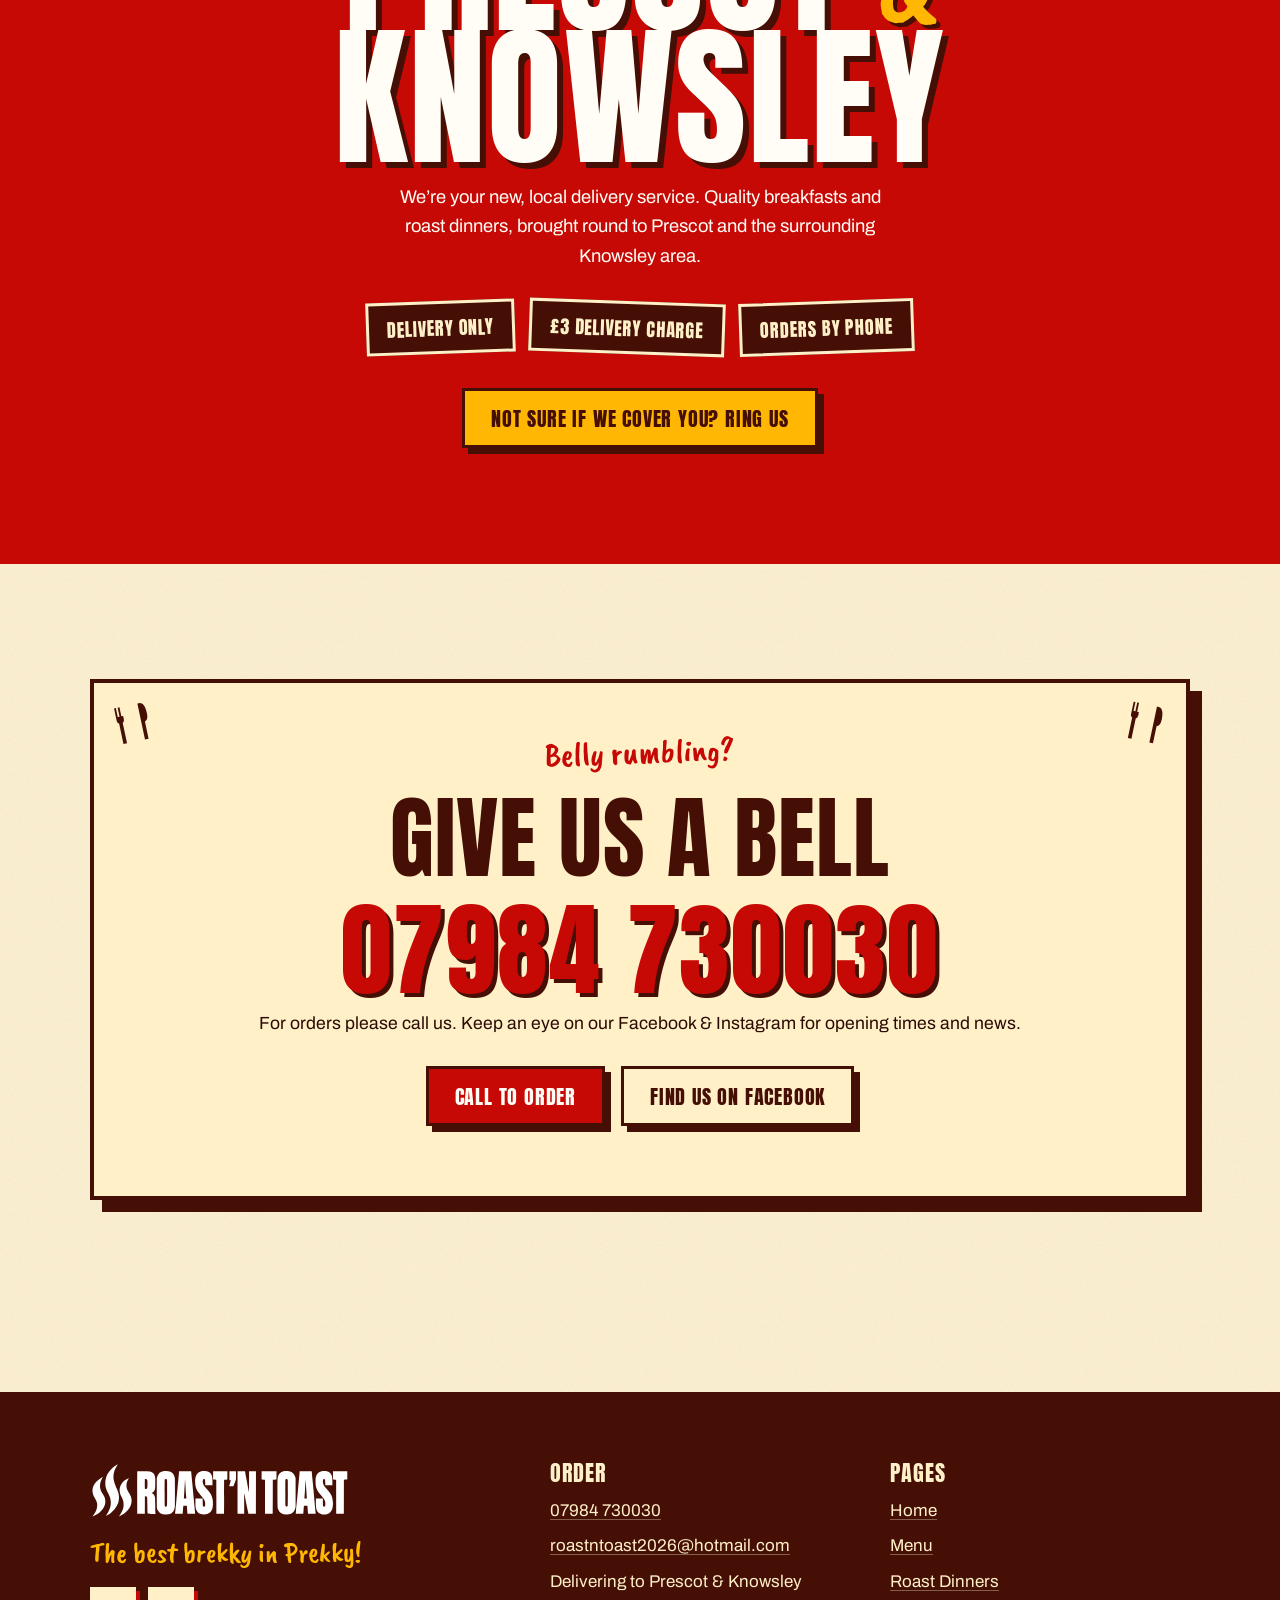
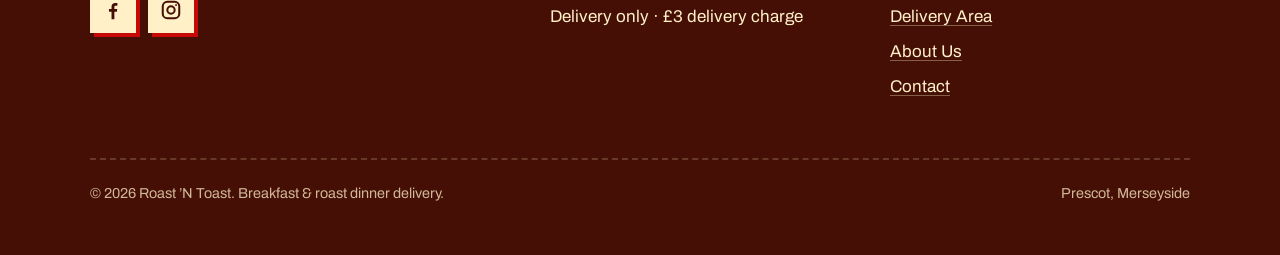
==== commit 239da125: "Rebuild spinning badge as a true circle; give how-it-works arrows room Co-Authored-By: Claude Opus 5" ====
--- a/index.html
+++ b/index.html
@@ -120,16 +120,21 @@
           <span class="plate-label plate-label--b">Roast</span>
 
           <div class="badge">
-            <svg class="badge__ring" viewBox="0 0 200 200">
-              <!-- baseline r=67 so the caps sit centred in the band between the core (r=56) and the rim (r=96) -->
-              <defs><path id="ring" d="M100,100 m-67,0 a67,67 0 1,1 134,0 a67,67 0 1,1 -134,0"/></defs>
-              <circle cx="100" cy="100" r="96" fill="#FFB703" stroke="#450F05" stroke-width="4"/>
-              <circle cx="100" cy="100" r="89" fill="none" stroke="#450F05" stroke-width="1.5" stroke-dasharray="3 5" opacity=".55"/>
-              <text font-family="Anton, Impact, sans-serif" font-size="16" fill="#450F05" textLength="418" lengthAdjust="spacing">
-                <textPath href="#ring" textLength="418" lengthAdjust="spacing">BEST BREKKY IN PREKKY ★ HOT TO YOUR DOOR ★</textPath>
-              </text>
+            <svg viewBox="0 0 200 200">
+              <!-- Rim r96, band to r86 (dashed), core r56. Text baseline r66 centres the caps in the band. -->
+              <defs><path id="ring" d="M100,100 m-66,0 a66,66 0 1,1 132,0 a66,66 0 1,1 -132,0"/></defs>
+              <circle cx="100" cy="100" r="96" fill="#450F05"/>
+              <circle cx="100" cy="100" r="91" fill="#FFB703"/>
+              <circle cx="100" cy="100" r="86" fill="none" stroke="#450F05" stroke-width="1.5" stroke-dasharray="3 4.5" opacity=".5"/>
+              <g class="badge__spin">
+                <text font-family="Anton, Impact, sans-serif" font-size="15" fill="#450F05">
+                  <textPath href="#ring" textLength="412" lengthAdjust="spacing">BEST BREKKY IN PREKKY ★ HOT TO YOUR DOOR ★</textPath>
+                </text>
+              </g>
+              <circle cx="100" cy="100" r="56" fill="#450F05"/>
+              <circle cx="100" cy="100" r="50" fill="none" stroke="#FFF0C8" stroke-width="1.5" opacity=".35"/>
+              <image href="assets/logos/brand-icon-white.svg" x="79" y="74" width="42" height="52"/>
             </svg>
-            <div class="badge__core"><img src="assets/logos/brand-icon-white.svg" alt=""></div>
           </div>
         </div>
       </div>
--- a/assets/css/styles.css
+++ b/assets/css/styles.css
@@ -347,14 +347,8 @@
   width: 30%; aspect-ratio: 1;
   right: 2%; top: 0;
 }
-.badge__ring { width: 100%; height: 100%; animation: spin 18s linear infinite; }
-.badge__core {
-  position: absolute; inset: 22%;
-  border-radius: 50%;
-  background: var(--brown);
-  display: grid; place-items: center;
-}
-.badge__core img { width: 58%; }
+.badge svg { display: block; width: 100%; height: auto; filter: drop-shadow(4px 4px 0 var(--brown)); }
+.badge__spin { transform-origin: 100px 100px; animation: spin 18s linear infinite; }
 @keyframes spin { to { transform: rotate(360deg); } }
 
 @media (max-width: 900px) {
@@ -420,7 +414,8 @@
 .step p { color: rgba(255, 240, 200, .86); max-width: 30ch; }
 .step a { color: var(--yolk); font-weight: 700; }
 .step:not(:last-child)::after {
-  content: ""; position: absolute; top: 46px; right: -12%; width: 22%; height: 18px;
+  /* centred in the empty space between this number and the next one */
+  content: ""; position: absolute; top: 46px; left: calc(50% + 30px); width: 90px; height: 18px;
   background: url("data:image/svg+xml,%3Csvg xmlns='http://www.w3.org/2000/svg' viewBox='0 0 80 18'%3E%3Cpath d='M2 9 Q20 2 40 9 T70 9' fill='none' stroke='%23F87900' stroke-width='3' stroke-linecap='round' stroke-dasharray='2 7'/%3E%3Cpath d='M66 3 L76 9 L66 15' fill='none' stroke='%23F87900' stroke-width='3' stroke-linecap='round' stroke-linejoin='round'/%3E%3C/svg%3E") center / contain no-repeat;
 }
 @media (max-width: 820px) {
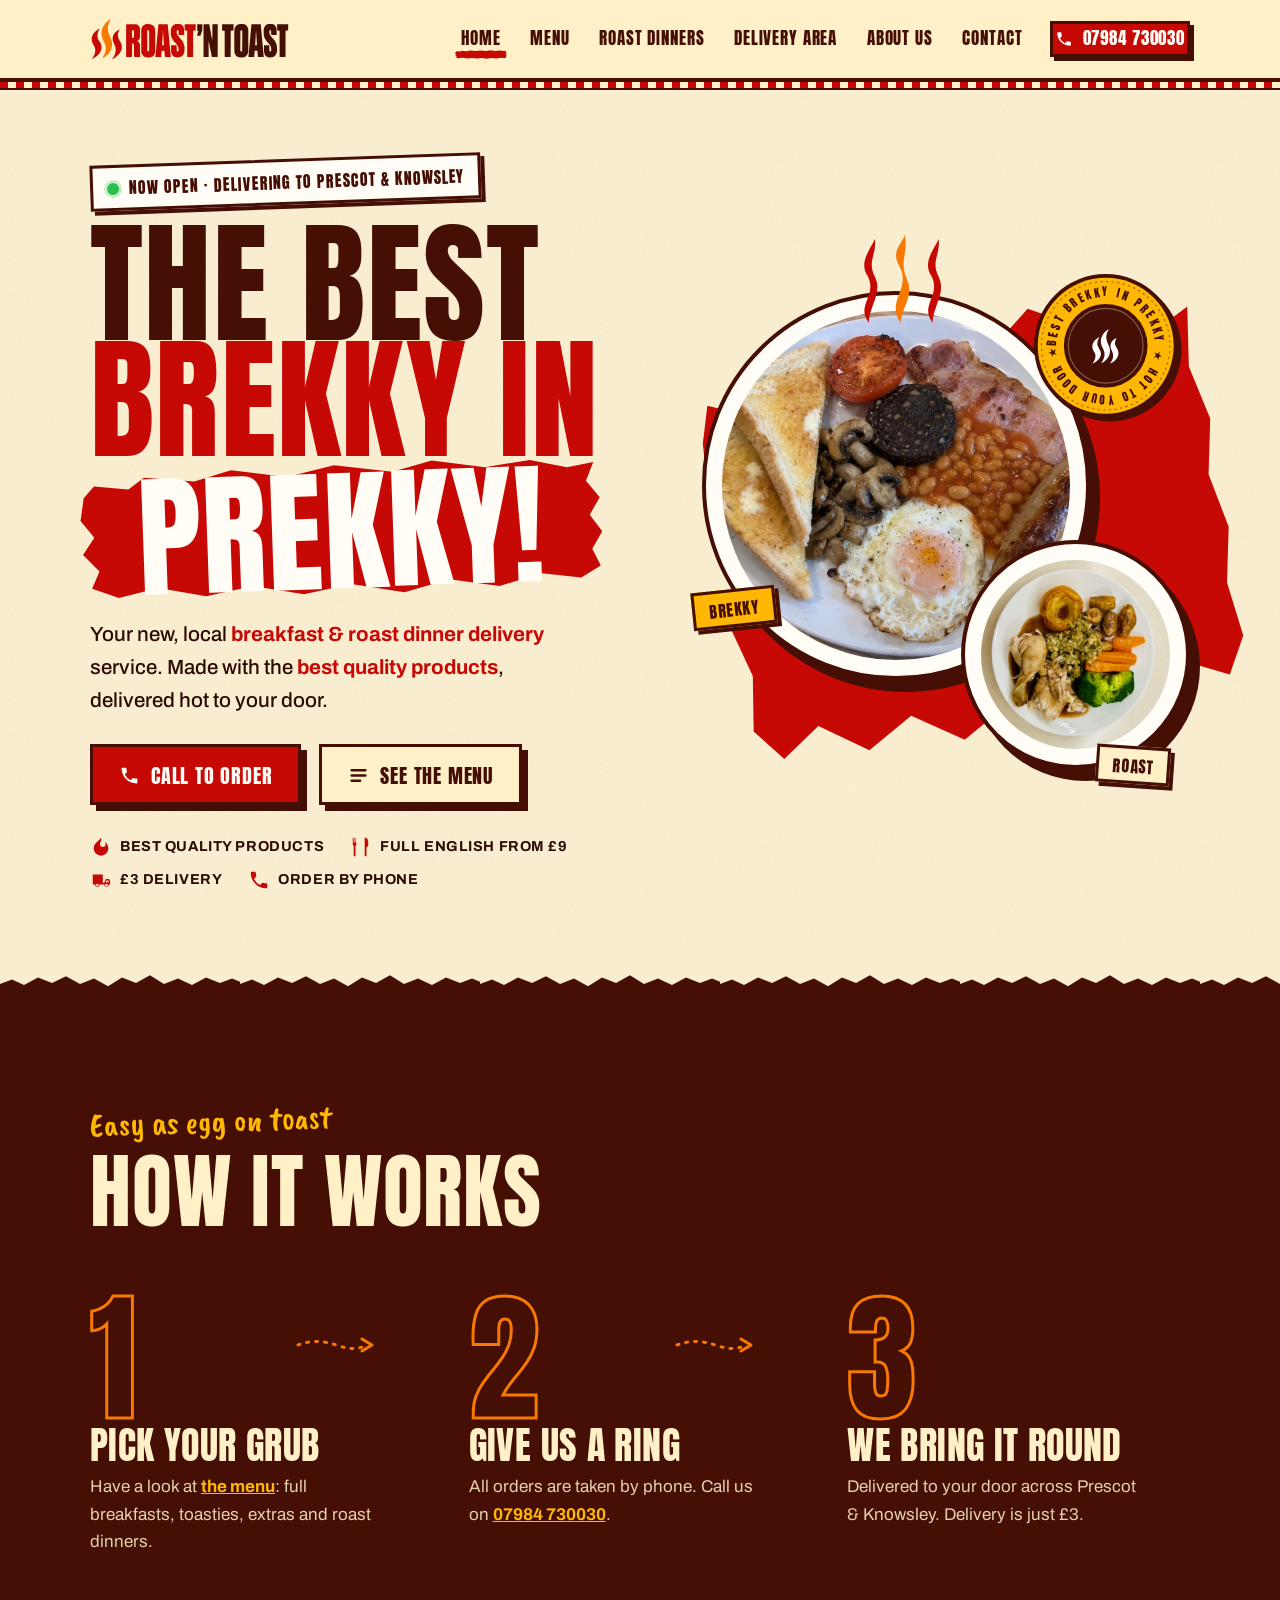
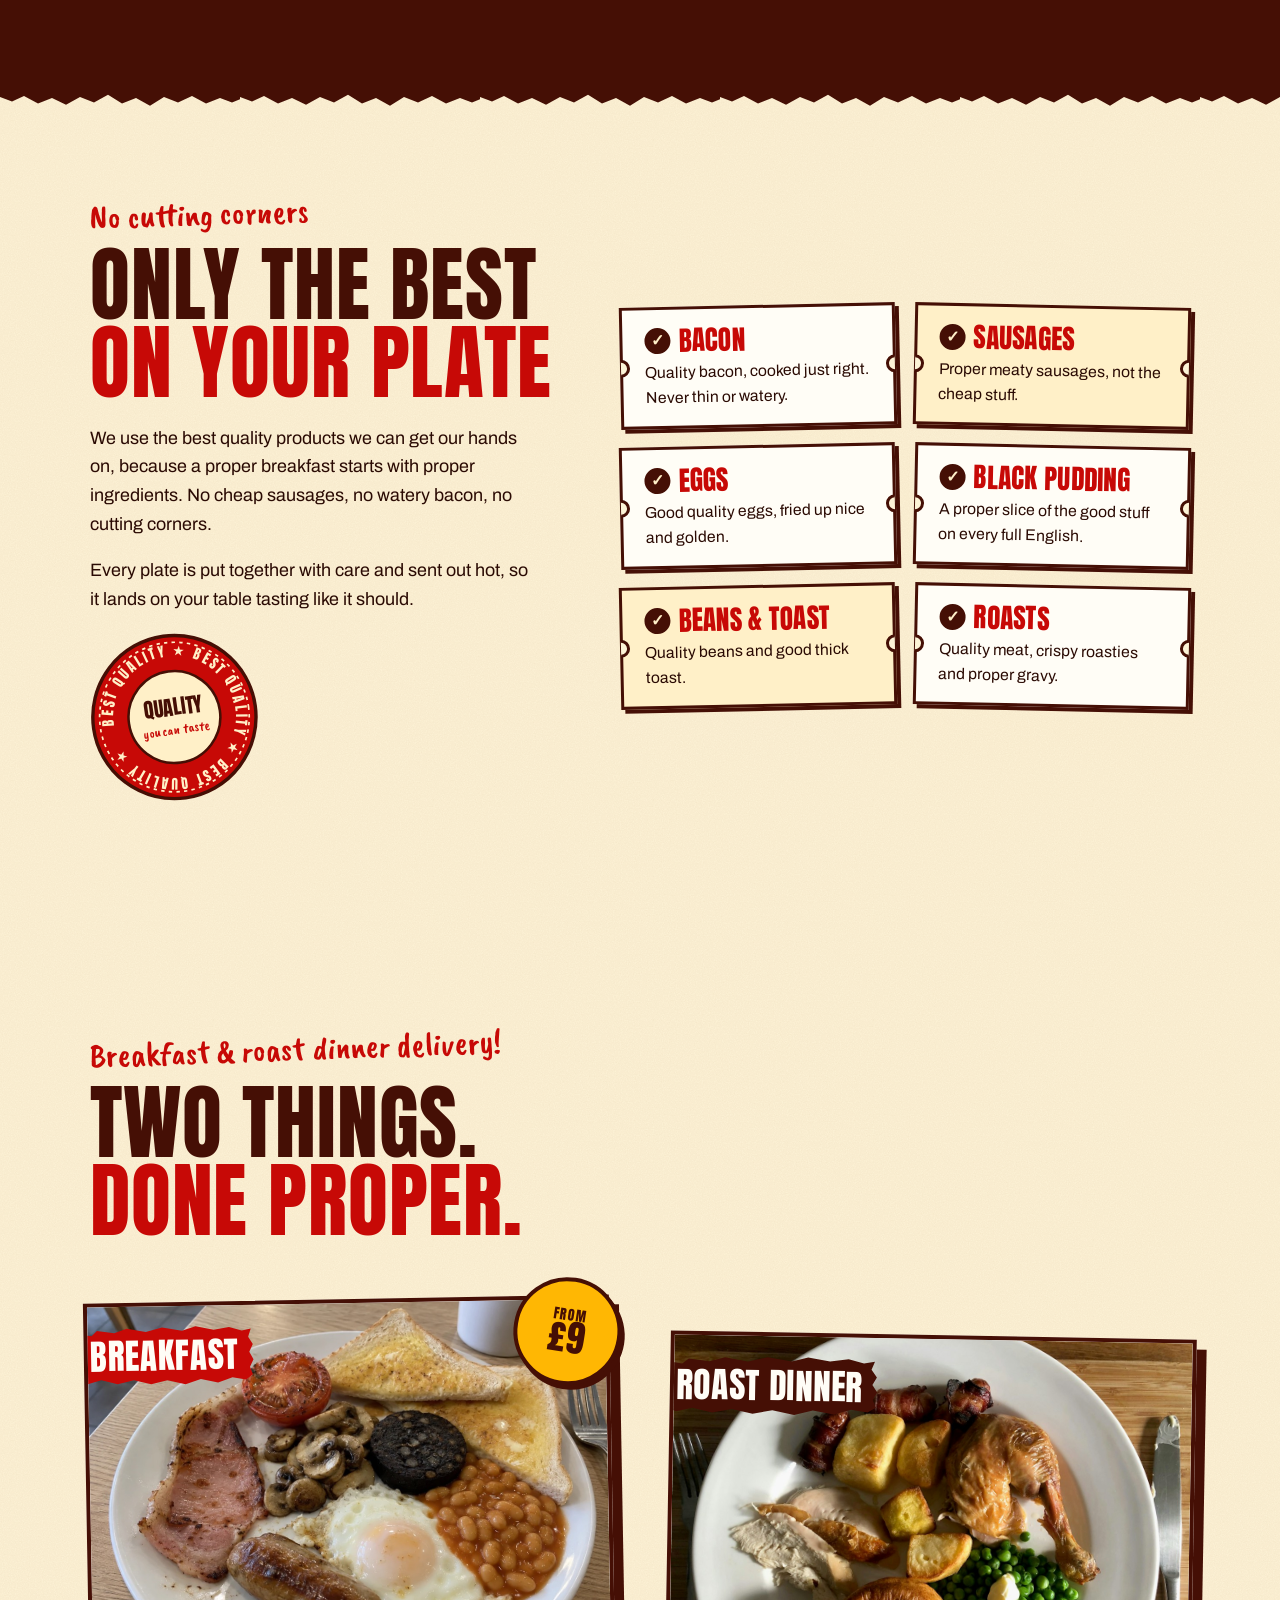
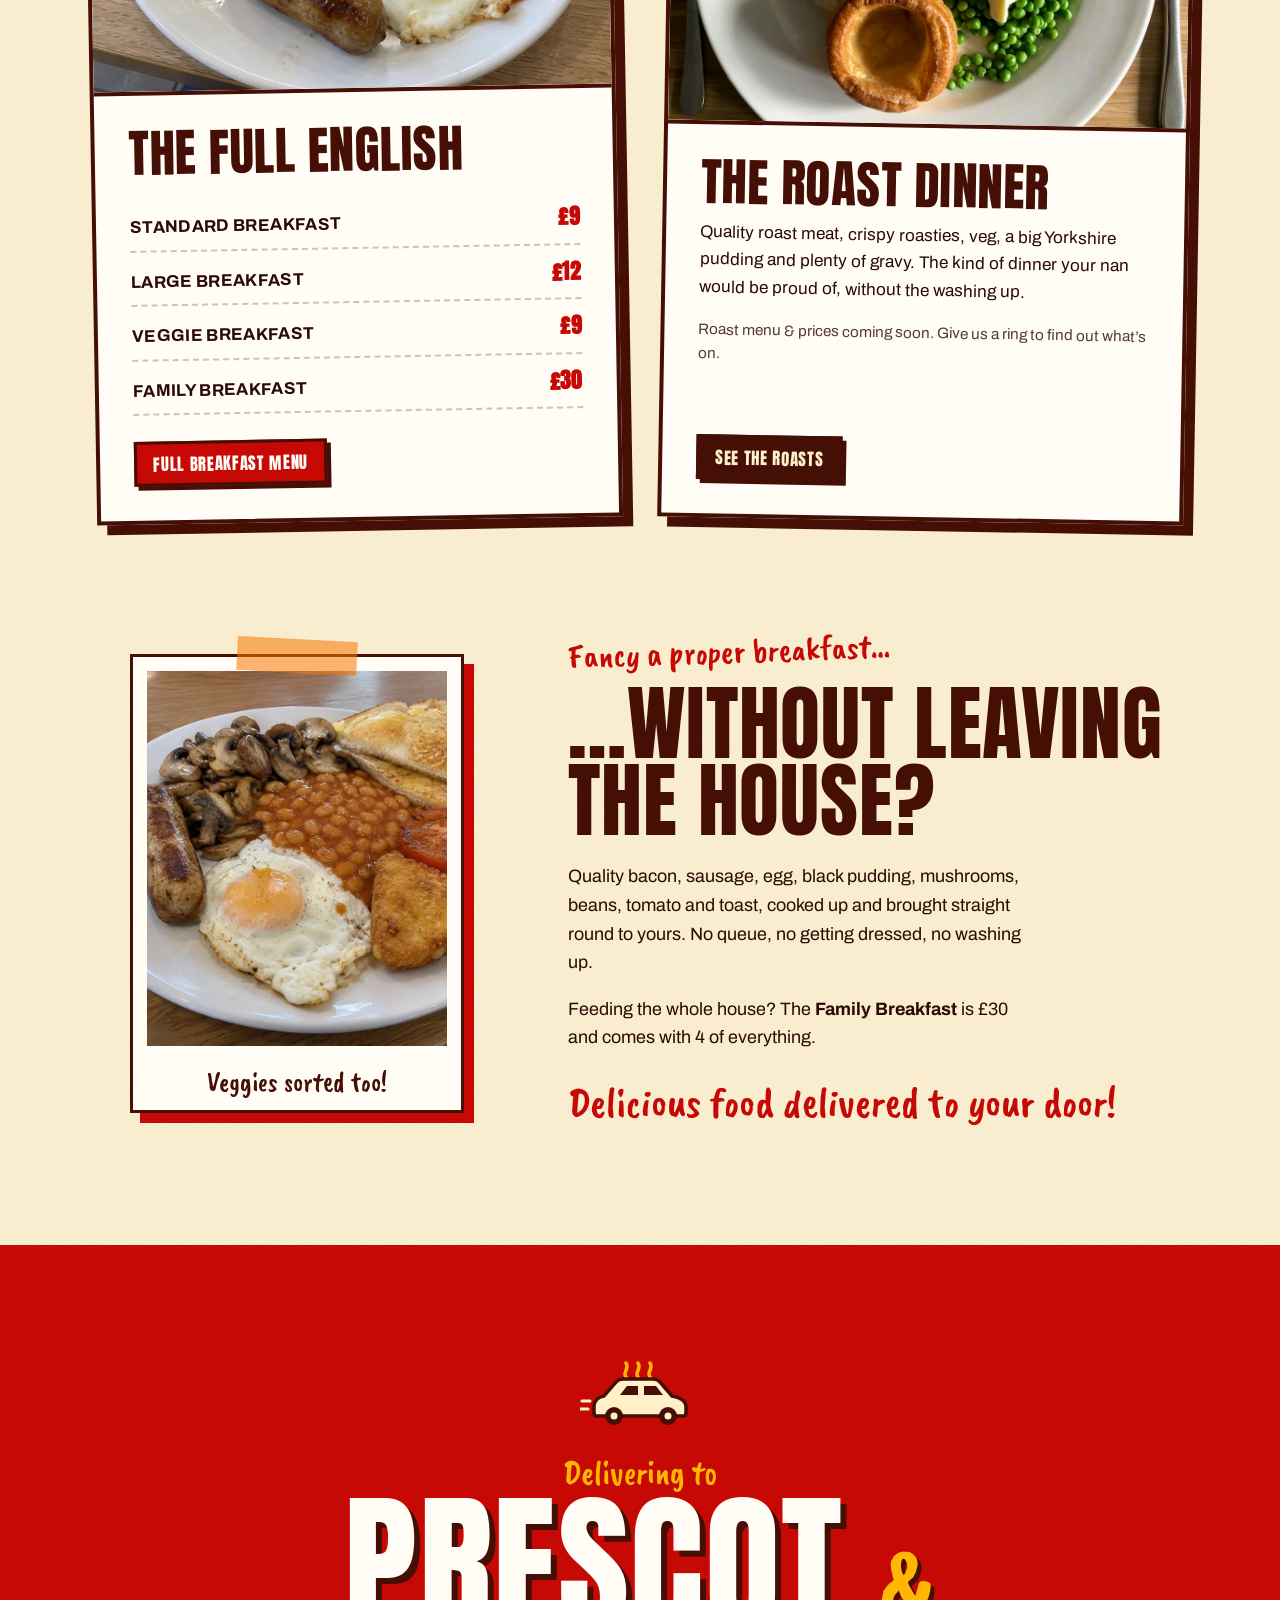
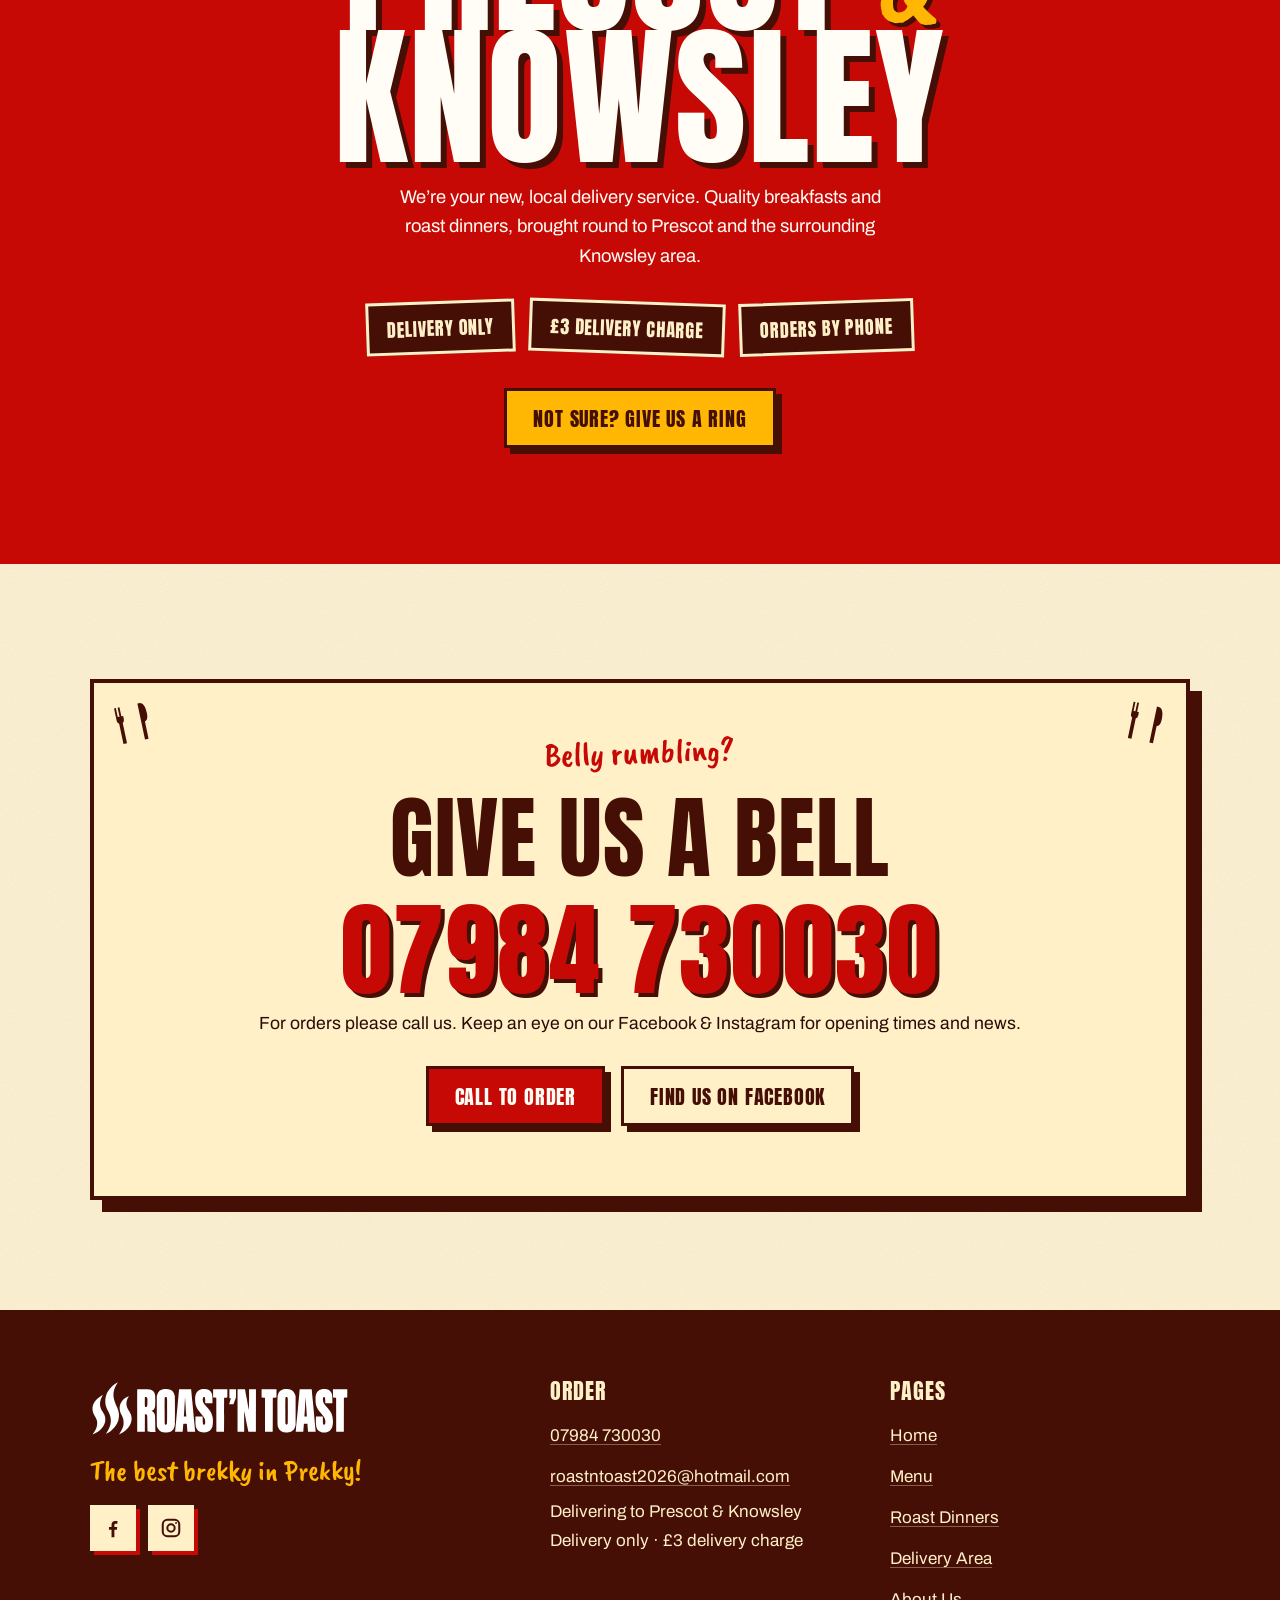
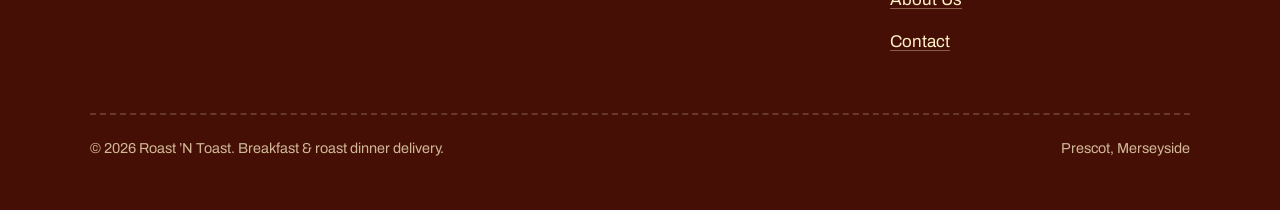
==== commit 272a8585: "Design pass: tap targets, mobile spacing, menu heading and wrapping fixes Co-Authored-By: Claude Opu" ====
--- a/index.html
+++ b/index.html
@@ -279,7 +279,7 @@
           <li>£3 delivery charge</li>
           <li>Orders by phone</li>
         </ul>
-        <a class="btn btn--yolk reveal" href="tel:07984730030">Not sure if we cover you? Ring us</a>
+        <a class="btn btn--yolk reveal" href="tel:07984730030">Not sure? Give us a ring</a>
       </div>
     </section>
 
--- a/assets/css/styles.css
+++ b/assets/css/styles.css
@@ -281,7 +281,7 @@
 .hero__title .brush::before { background: var(--red); }
 .hero__lead {
   font-size: clamp(1.1rem, 1.6vw, 1.3rem);
-  max-width: 34ch;
+  max-width: 38ch;
   font-weight: 500;
 }
 .hero__lead strong { color: var(--red); }
@@ -592,7 +592,7 @@
 .site-footer {
   background: var(--brown); color: var(--cream);
   padding: 70px 0 110px;
-  margin-top: clamp(40px, 6vw, 80px);
+  margin-top: clamp(24px, 3vw, 40px);
 }
 .footer__grid {
   display: grid; grid-template-columns: 1.4fr 1fr 1fr; gap: 40px;
@@ -762,7 +762,7 @@
 
 .board--split { display: grid; grid-template-columns: 1fr 1fr; gap: clamp(28px, 5vw, 64px); padding-top: clamp(40px, 6vw, 64px); }
 .board--split .board__col h2 {
-  display: inline-block; font-size: clamp(1.7rem, 7.4vw, 3.6rem); line-height: 1.05; margin-bottom: 14px; padding: .2em .55em .14em;
+  display: inline-block; font-size: clamp(1.7rem, 7.4vw, 3rem); line-height: 1.05; margin-bottom: 14px; padding: .2em .55em .14em;
   transform: rotate(-1.5deg);
 }
 @media (max-width: 820px) {
@@ -893,3 +893,34 @@
   .tickets { grid-template-columns: 1fr; }
   .quality__seal { width: 96px; top: -30px; }
 }
+
+/* ==========================================================================
+   Design-pass refinements
+   ========================================================================== */
+.nowrap { white-space: nowrap; }
+.delivery-card a { color: inherit; text-underline-offset: 3px; }
+.call { padding-bottom: clamp(40px, 6vw, 72px); }
+
+/* comfortable tap targets for footer links */
+.site-footer li { margin-bottom: 2px; }
+.site-footer li a { display: inline-block; padding: 6px 0; }
+
+@media (max-width: 820px) {
+  .offer__tag { left: 10px; top: 14px; }
+}
+
+@media (max-width: 520px) {
+  .facts { flex-direction: column; gap: 10px; }
+
+  .area__chips { gap: 10px; }
+  .area__chips li { font-size: .95rem; padding: 9px 13px 7px; }
+
+  .call__inner::before, .call__inner::after { display: none; }
+  .call__phone { text-shadow: 3px 3px 0 var(--brown); }
+  .call__ctas .btn { flex: 1 1 100%; }
+
+  /* long dish names: drop the dotted leader, keep price top-right */
+  .item__top { align-items: flex-start; }
+  .item h3 { flex: 1; }
+  .item .item__leader { display: none; }
+}
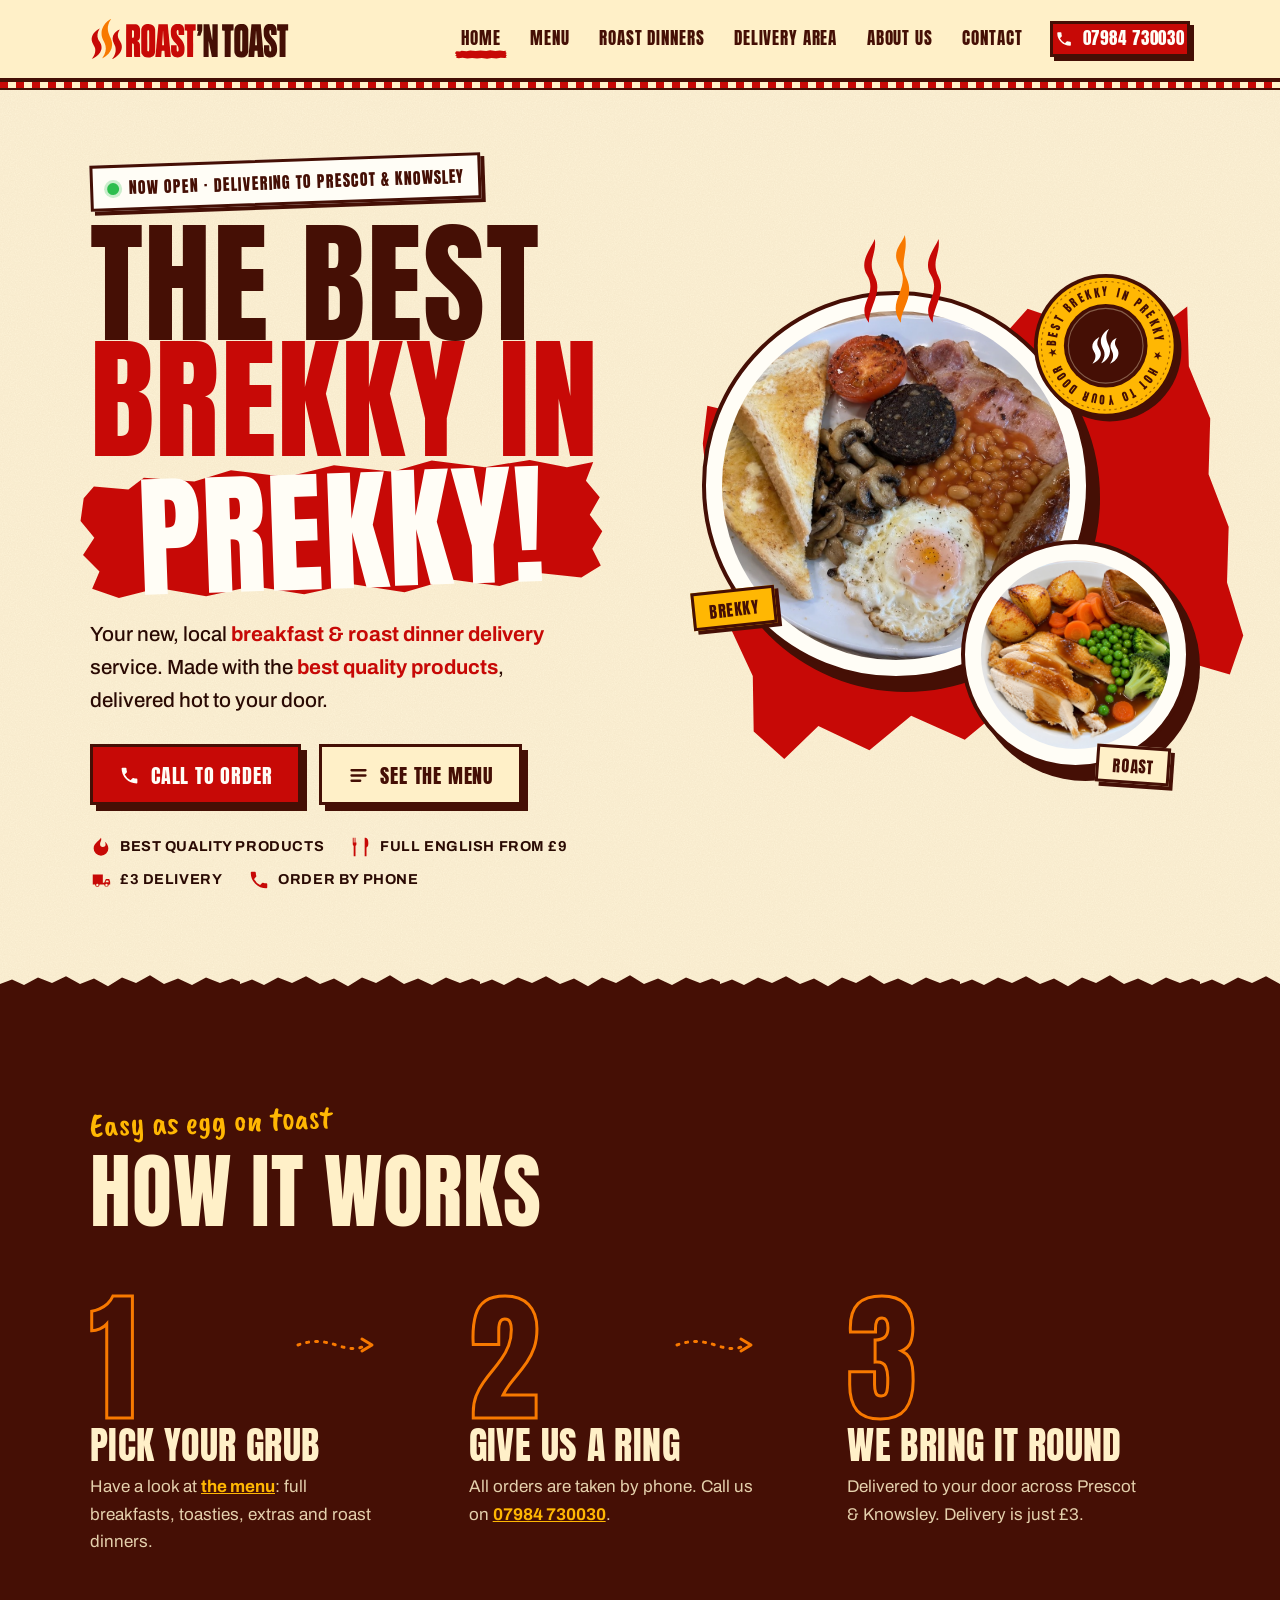
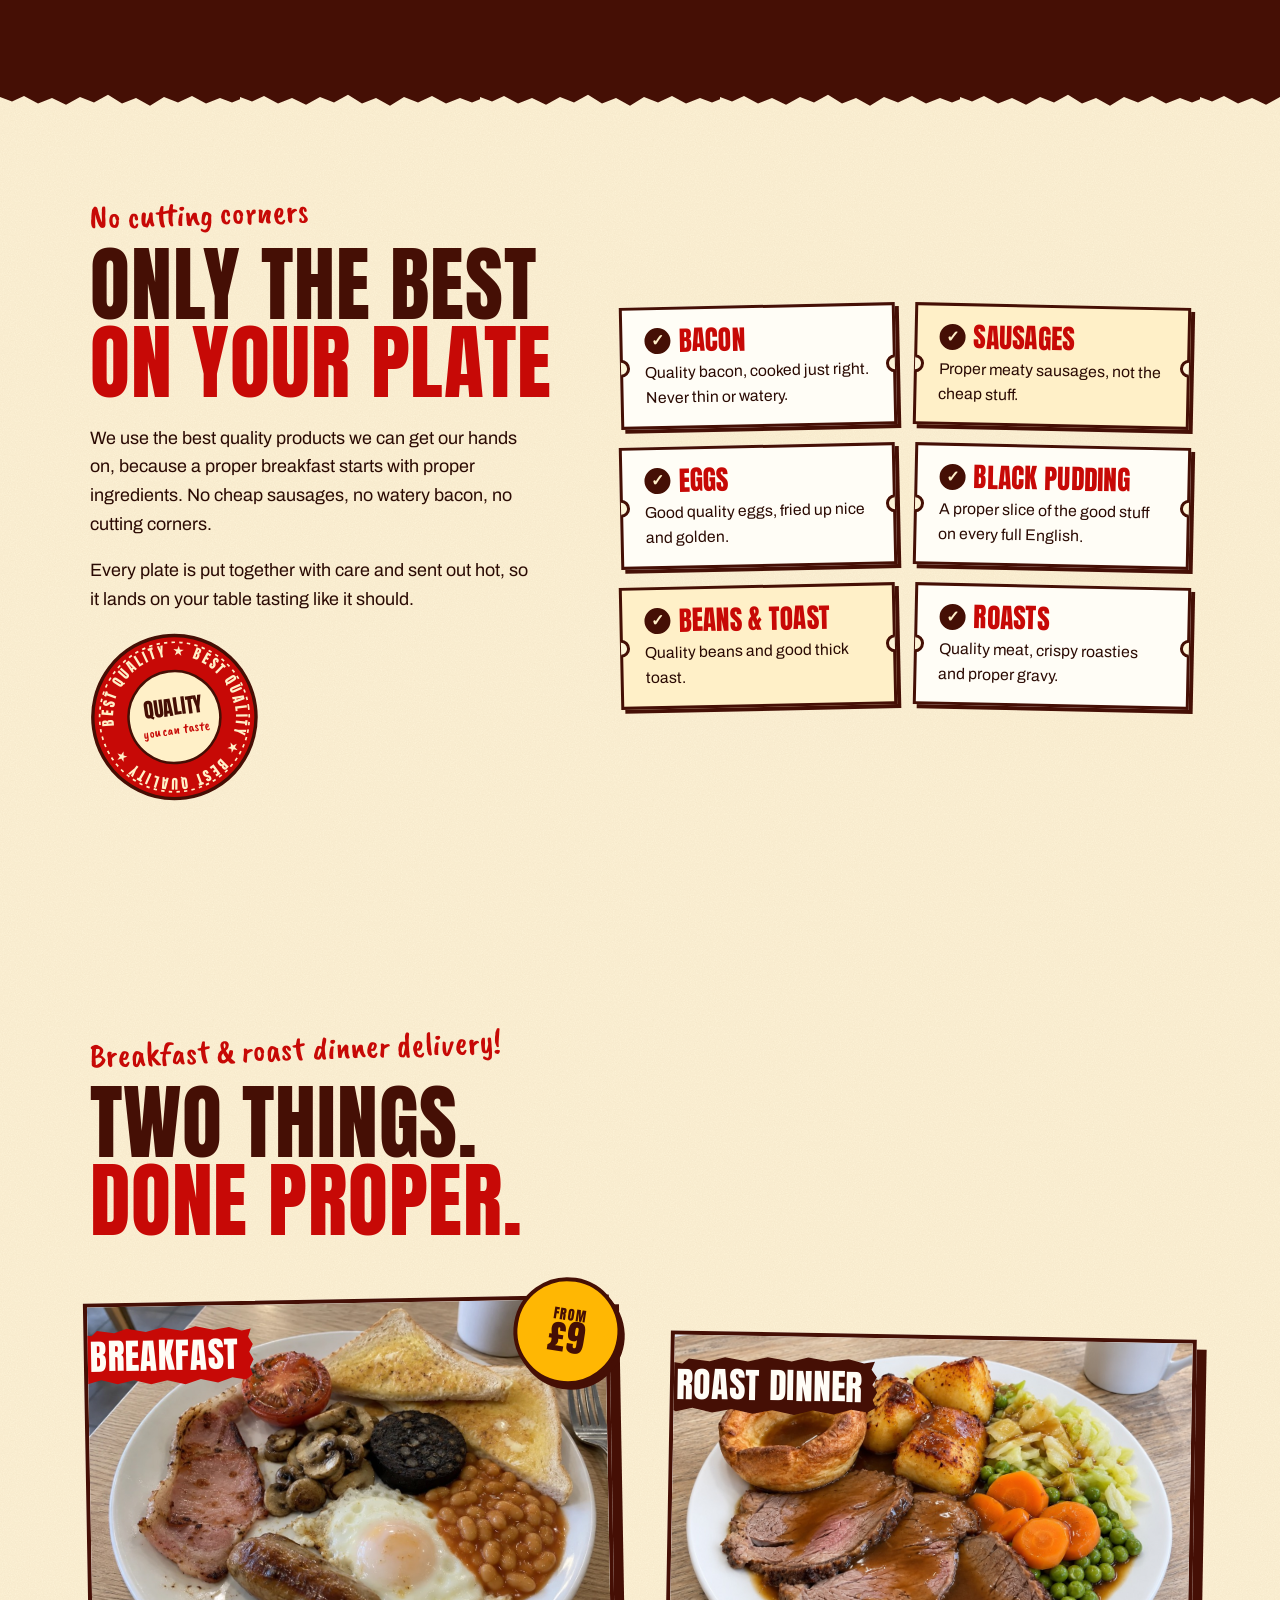
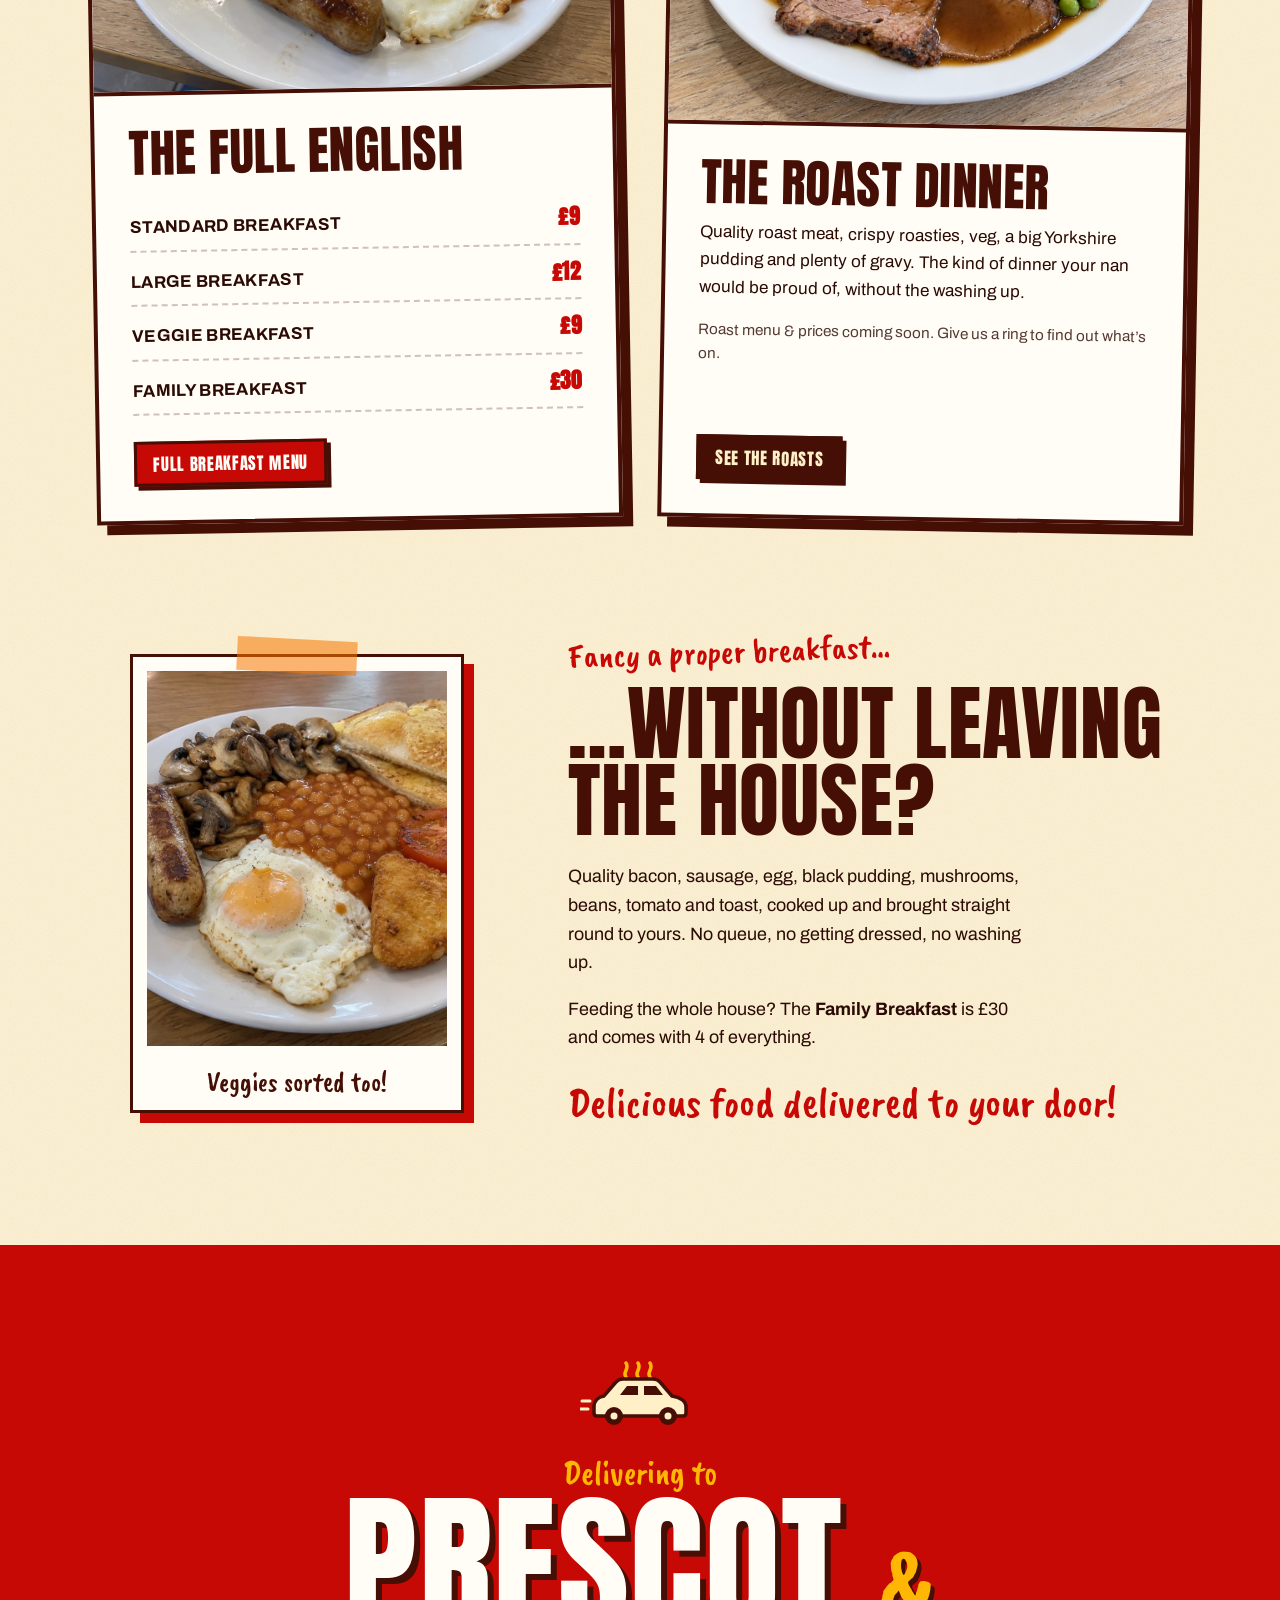
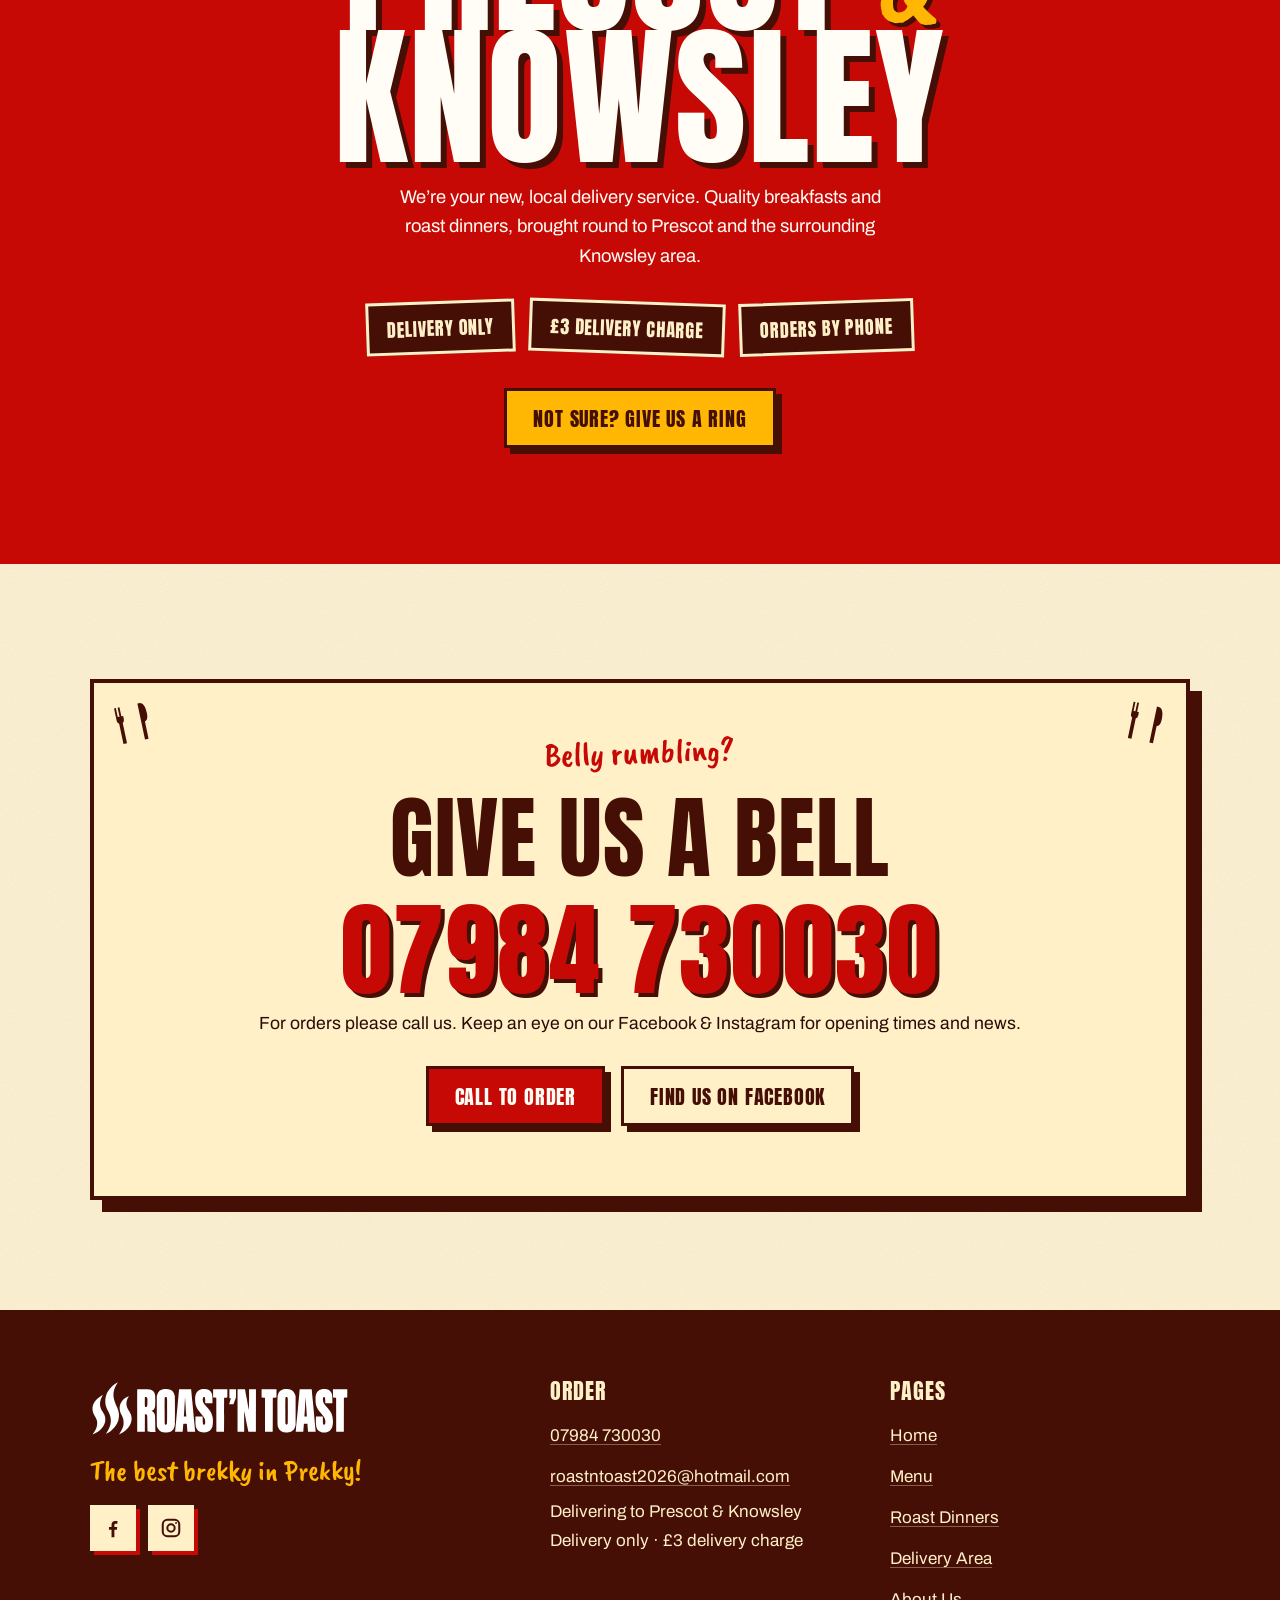
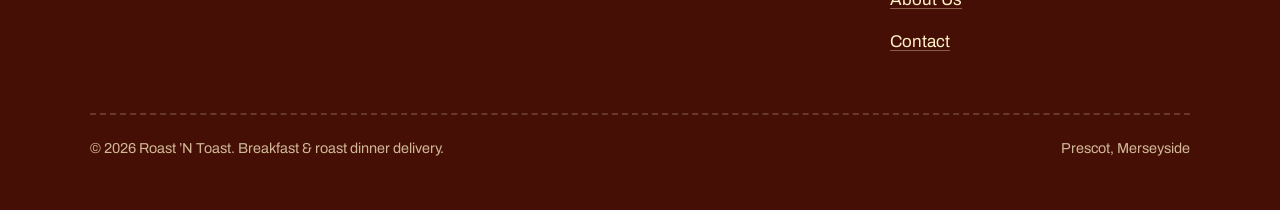
==== commit 31d99d29: "Use supplied roast dinner photos; add dish thumbnails to the roast menu Co-Authored-By: Claude Opus " ====
--- a/index.html
+++ b/index.html
@@ -113,7 +113,7 @@
             <img src="assets/img/breakfast-topdown.jpg" alt="" width="1200" height="900">
           </div>
           <div class="plate plate--side">
-            <img src="assets/img/roast-chicken-dinner.jpg" alt="" width="900" height="1600" style="object-position: 50% 42%;">
+            <img src="assets/img/roast-chicken-02.jpg" alt="" width="1200" height="900" style="object-position: 52% 50%;">
           </div>
 
           <span class="plate-label plate-label--a">Brekky</span>
@@ -229,7 +229,7 @@
           <!-- PLACEHOLDER: roast dinner copy below is temporary until the client confirms their roast menu & prices. -->
           <article class="offer reveal">
             <div class="offer__img">
-              <img src="assets/img/roast-dinner.jpg" alt="A home-style roast chicken dinner with roast potatoes, peas and a Yorkshire pudding" width="1200" height="900" loading="lazy">
+              <img src="assets/img/roast-beef-01.jpg" alt="A roast beef dinner with Yorkshire pudding, roast potatoes, carrots, peas, cabbage and gravy" width="1200" height="900" loading="lazy">
               <span class="offer__tag brush brush--brown">Roast dinner</span>
             </div>
             <div class="offer__body">
--- a/assets/css/styles.css
+++ b/assets/css/styles.css
@@ -924,3 +924,20 @@
   .item h3 { flex: 1; }
   .item .item__leader { display: none; }
 }
+
+/* roast menu thumbnails */
+.item--photo { display: grid; grid-template-columns: 84px 1fr; column-gap: 18px; align-items: start; }
+.item--photo .item__thumb {
+  grid-row: span 2;
+  width: 84px; height: 84px; object-fit: cover; border-radius: 50%;
+  border: 3px solid var(--brown); box-shadow: 3px 3px 0 var(--brown);
+}
+.item--photo h3, #roasts .item h3 { font-size: clamp(1.4rem, 1.9vw, 1.6rem); }
+@media (max-width: 520px) {
+  .item--photo { grid-template-columns: 64px 1fr; column-gap: 14px; }
+  .item--photo .item__thumb { width: 64px; height: 64px; }
+  /* price drops under the name so the name gets the full width */
+  .item--photo .item__top { flex-direction: column; align-items: flex-start; gap: 8px; }
+  .item--photo h3 { font-size: 1.4rem; }
+  .item--photo .price-tag { font-size: 1rem; }
+}
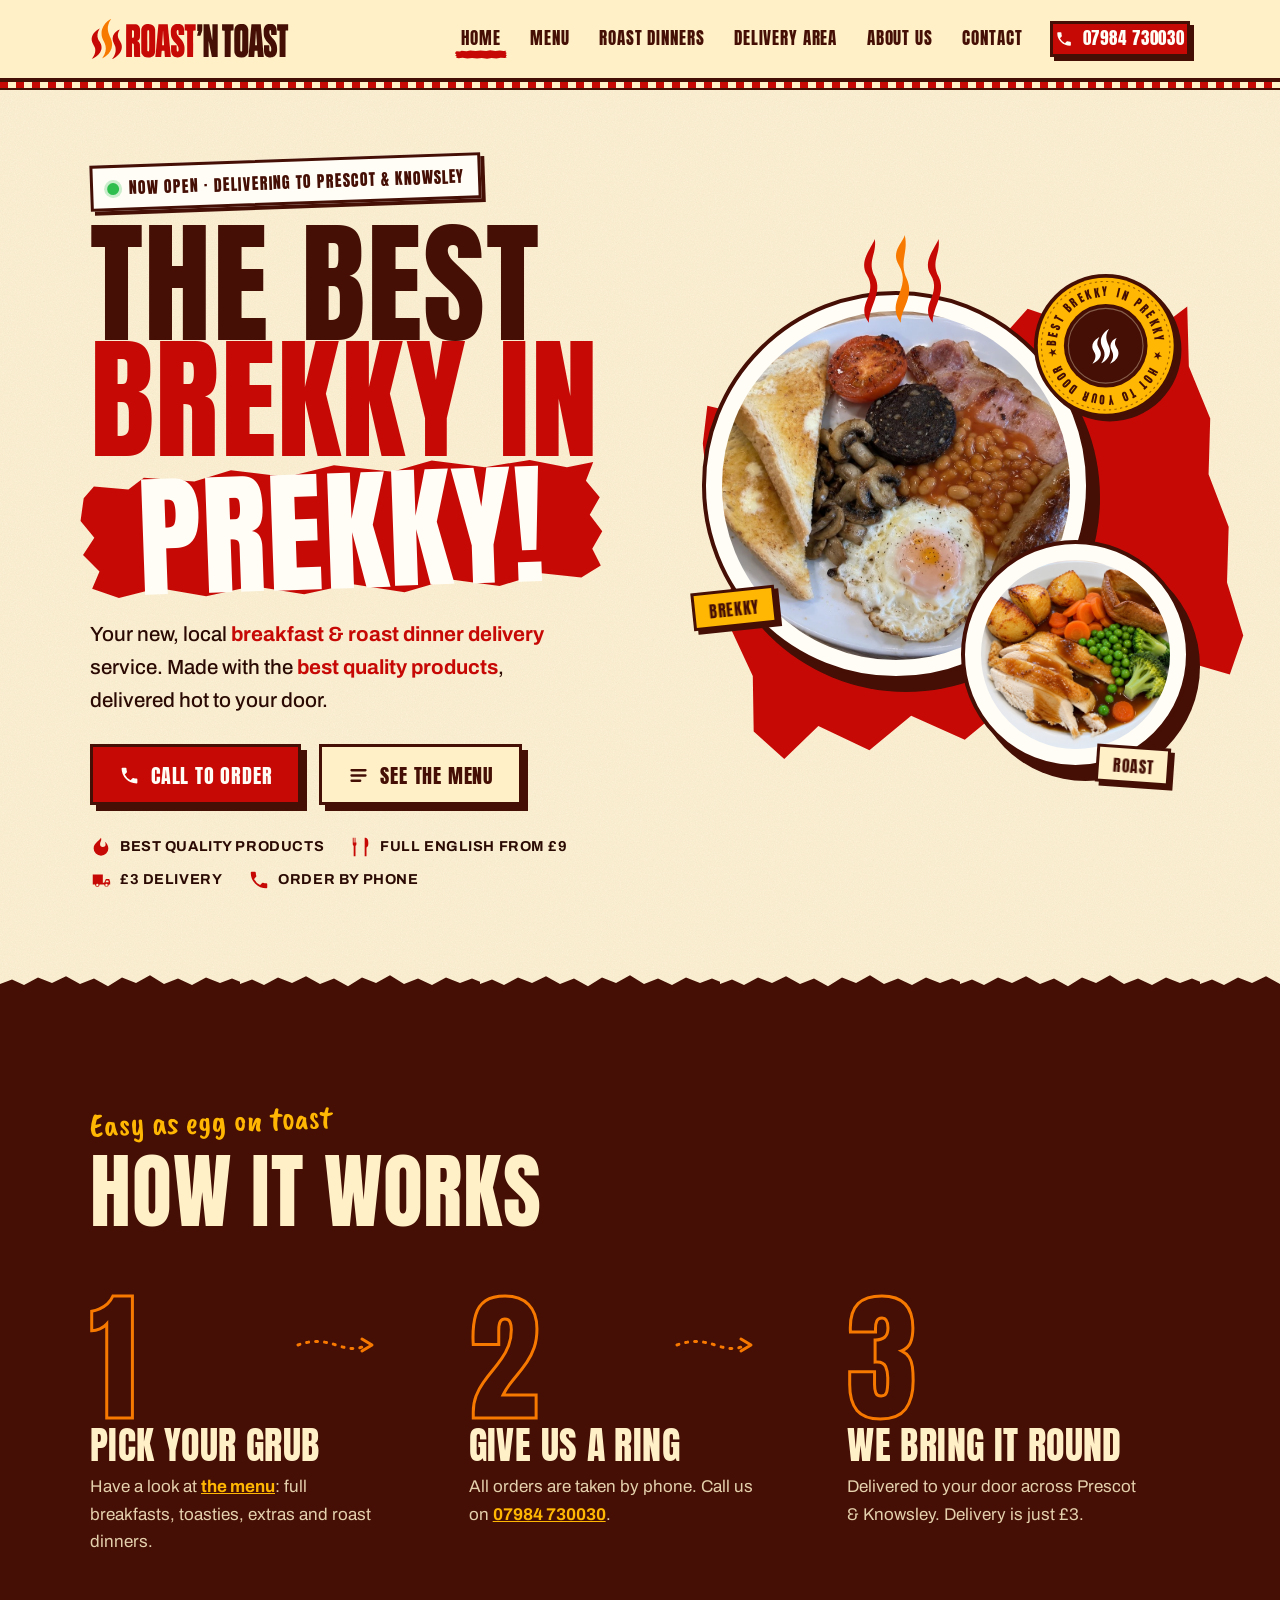
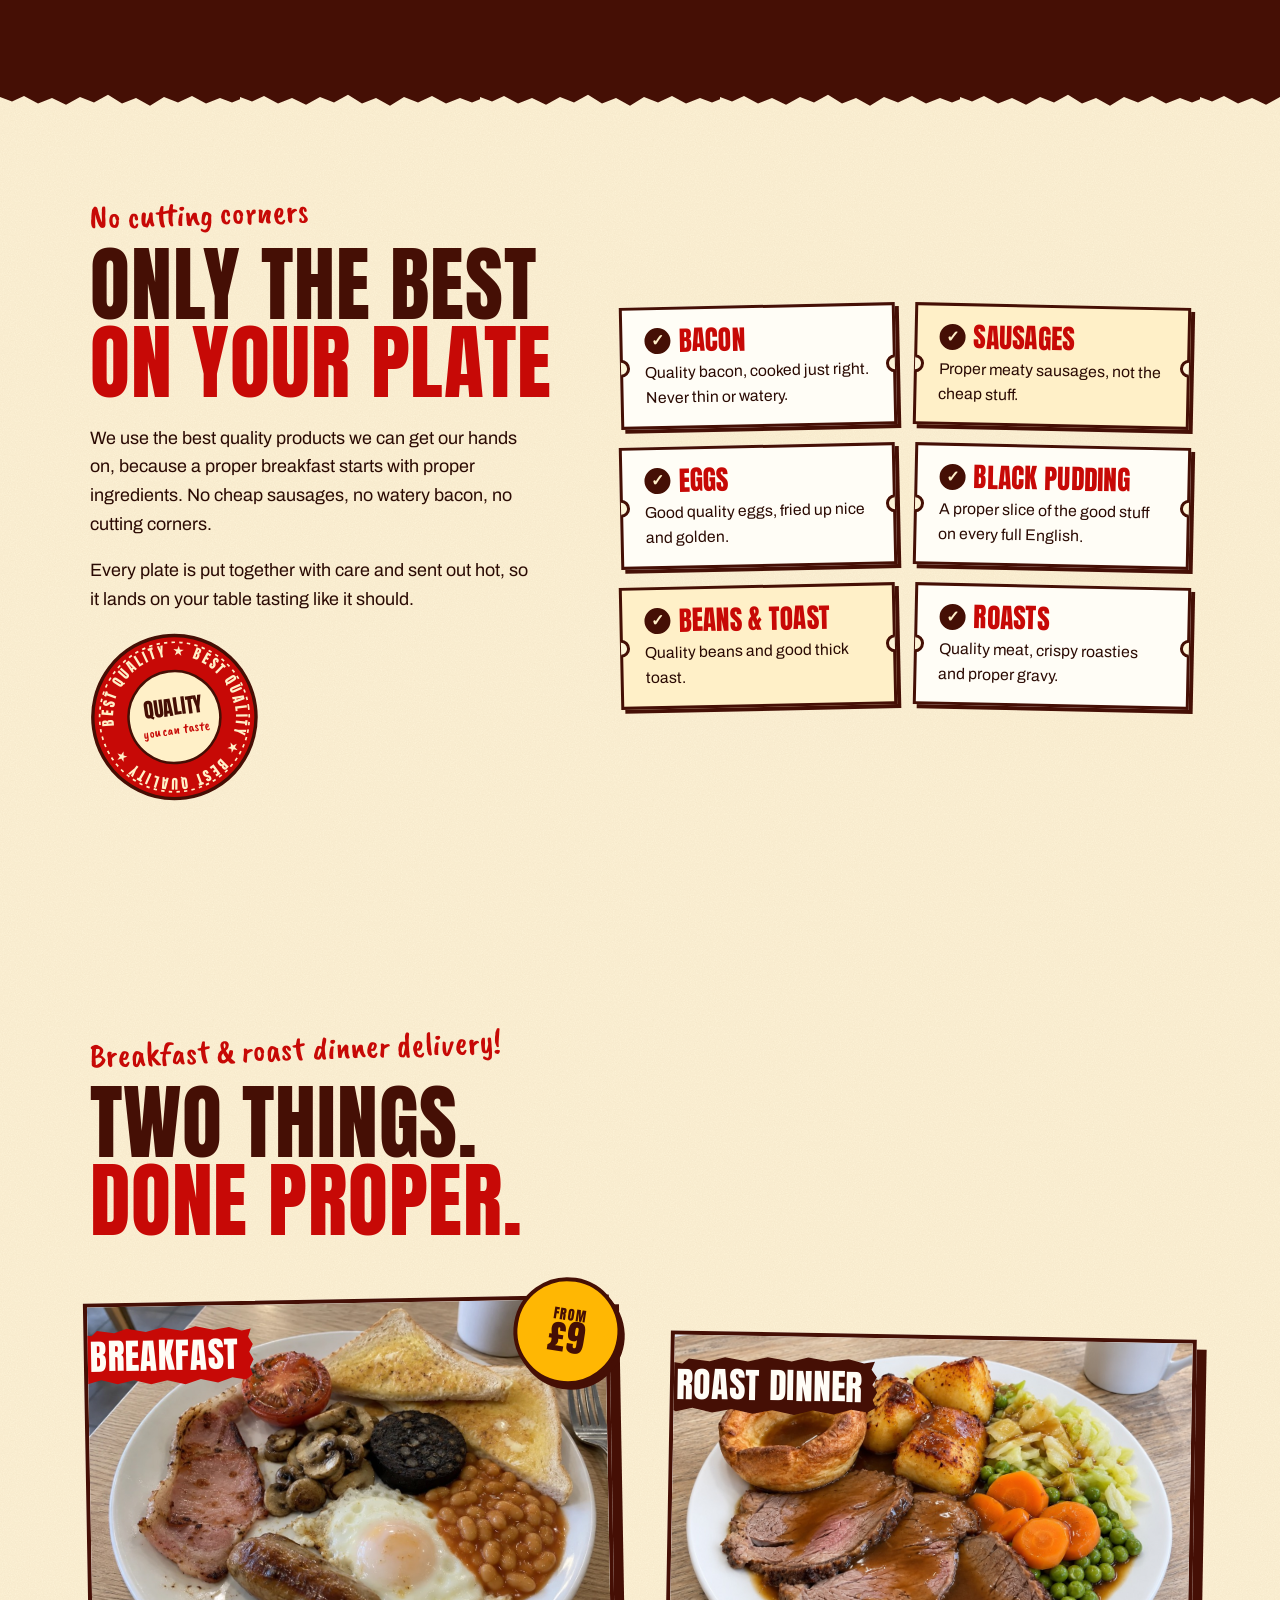
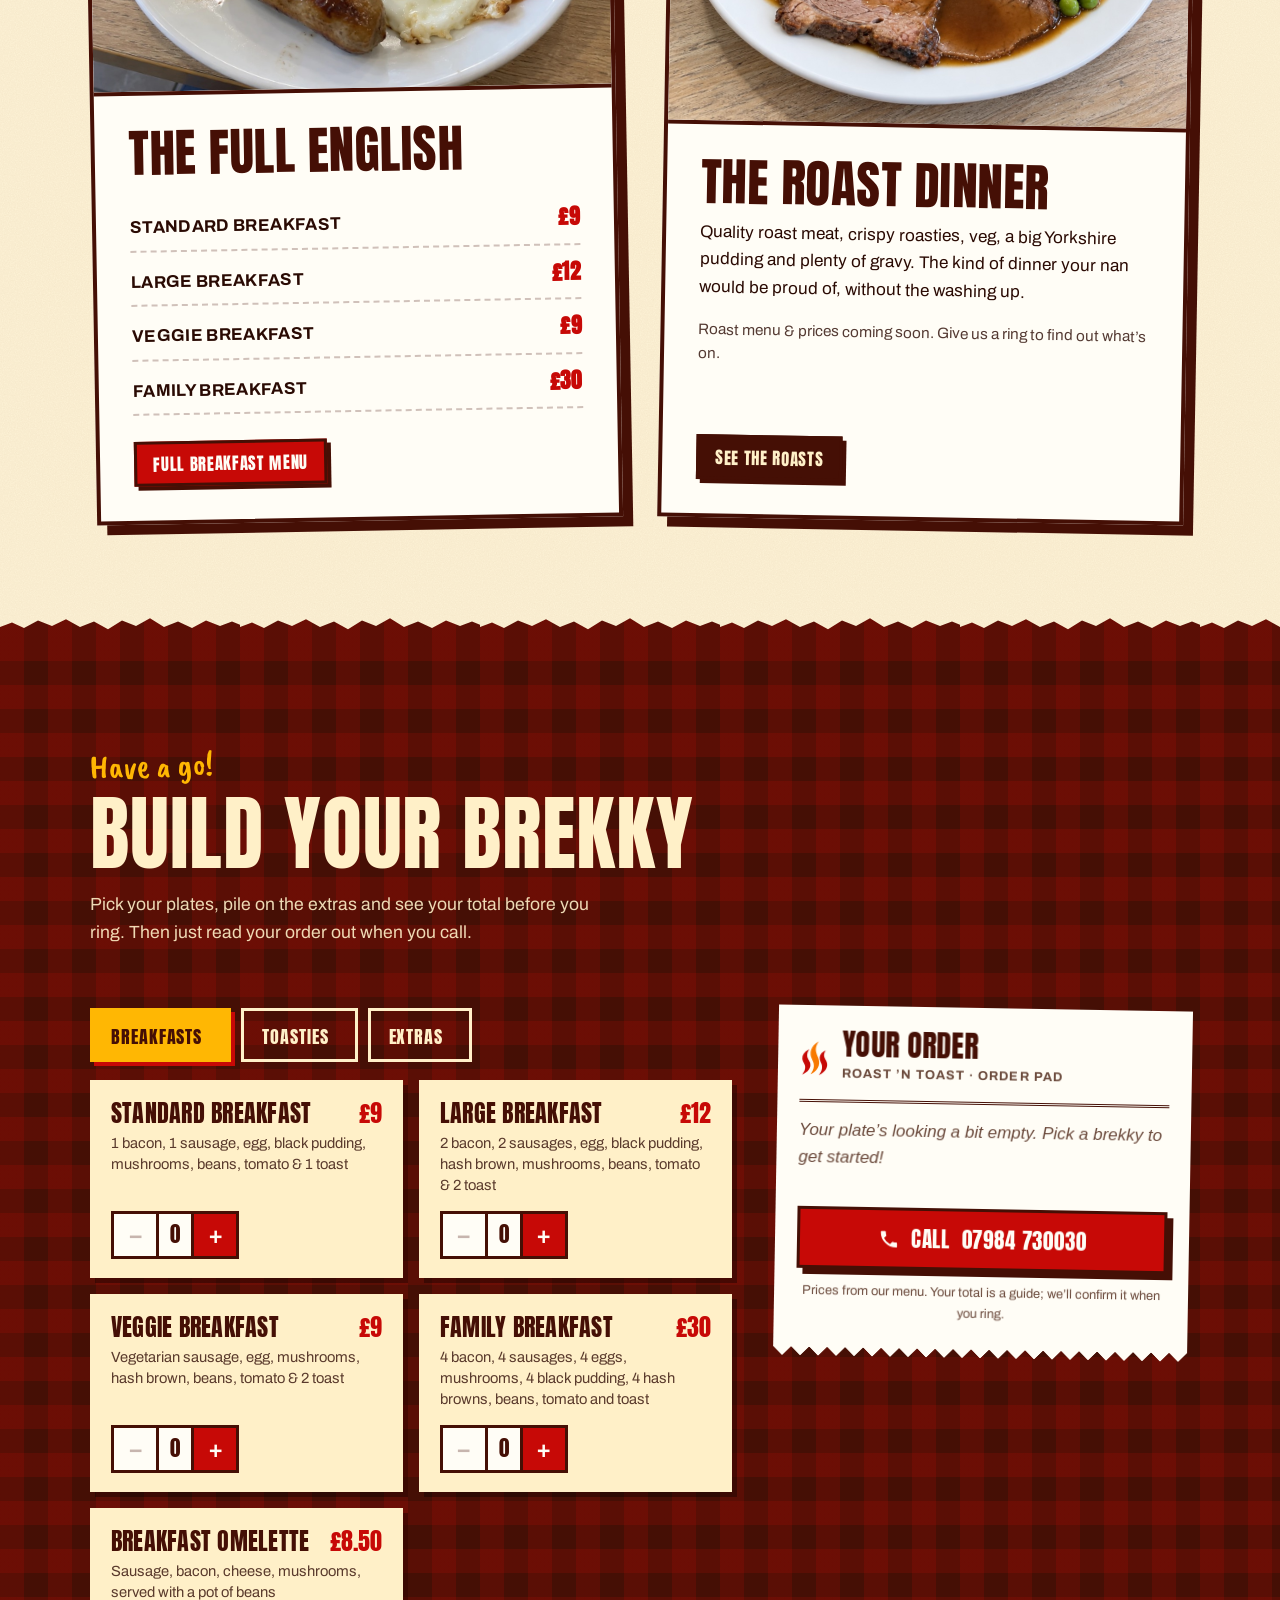
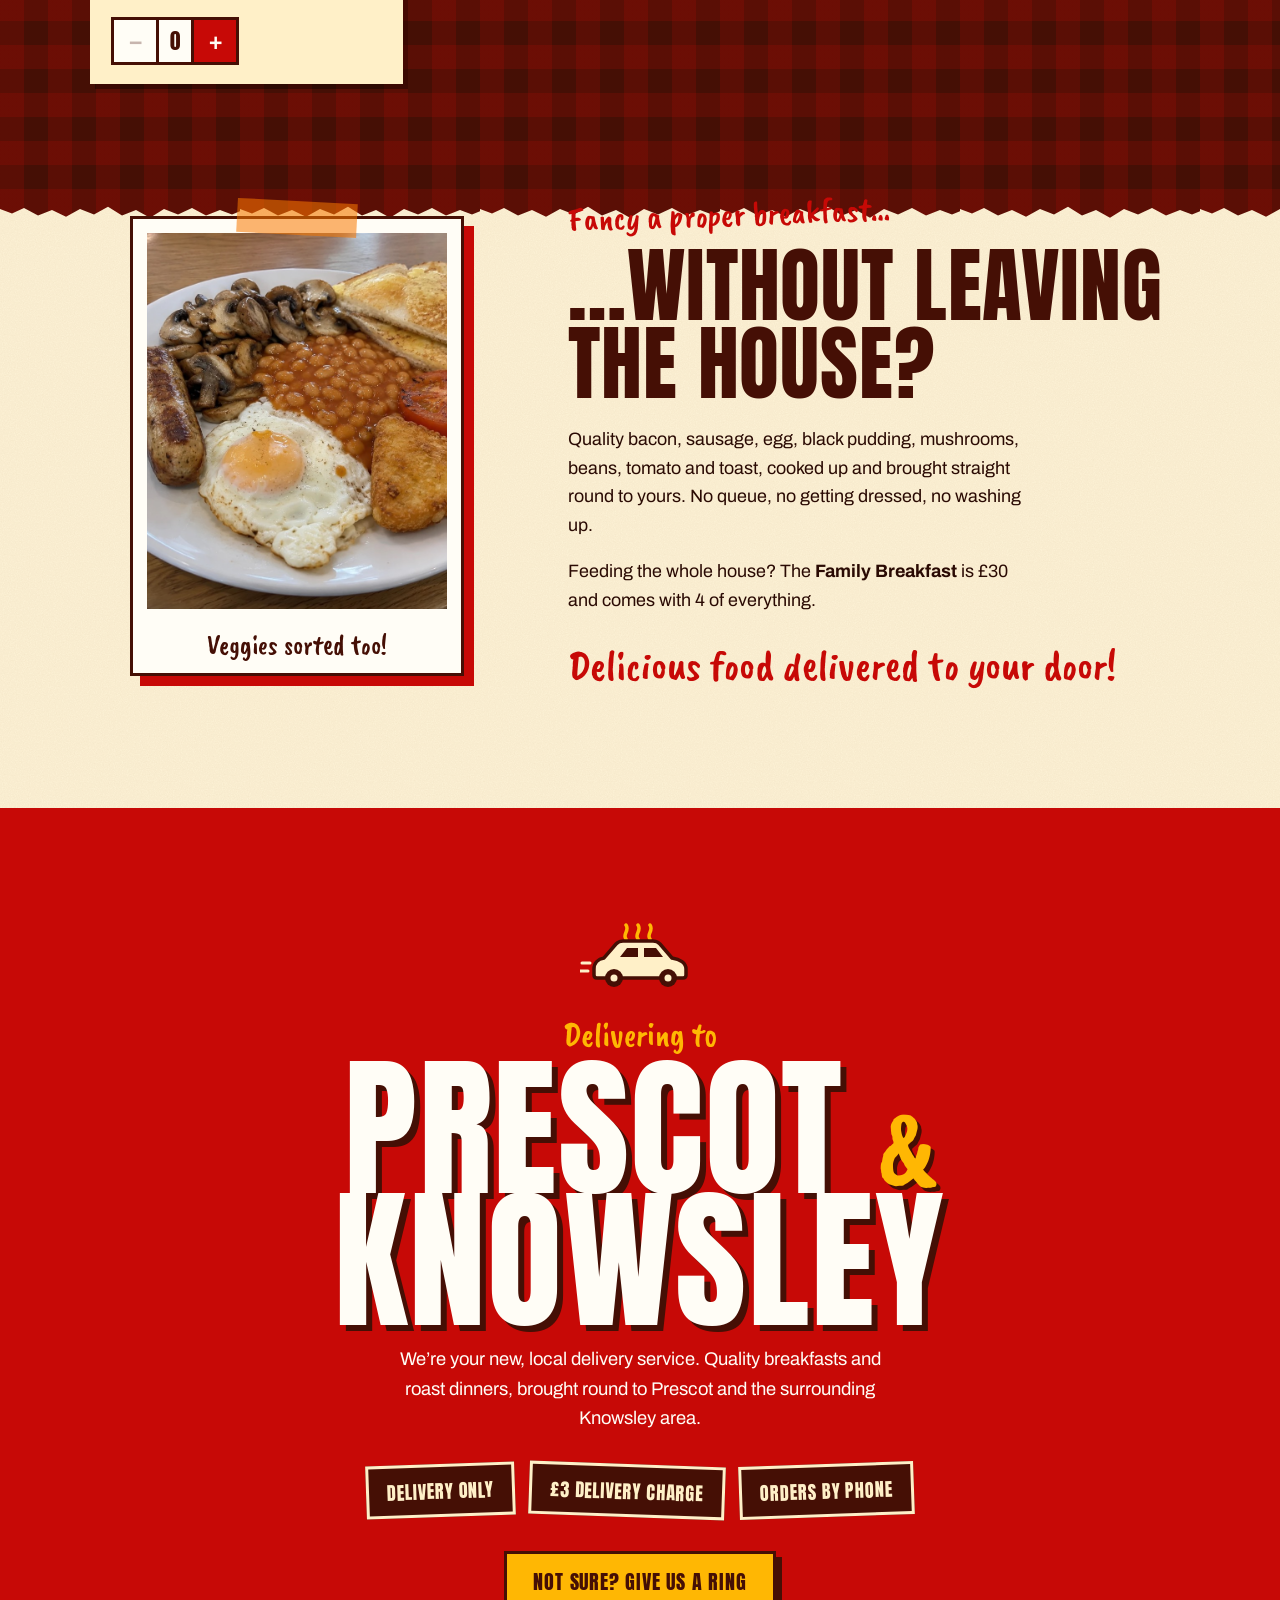
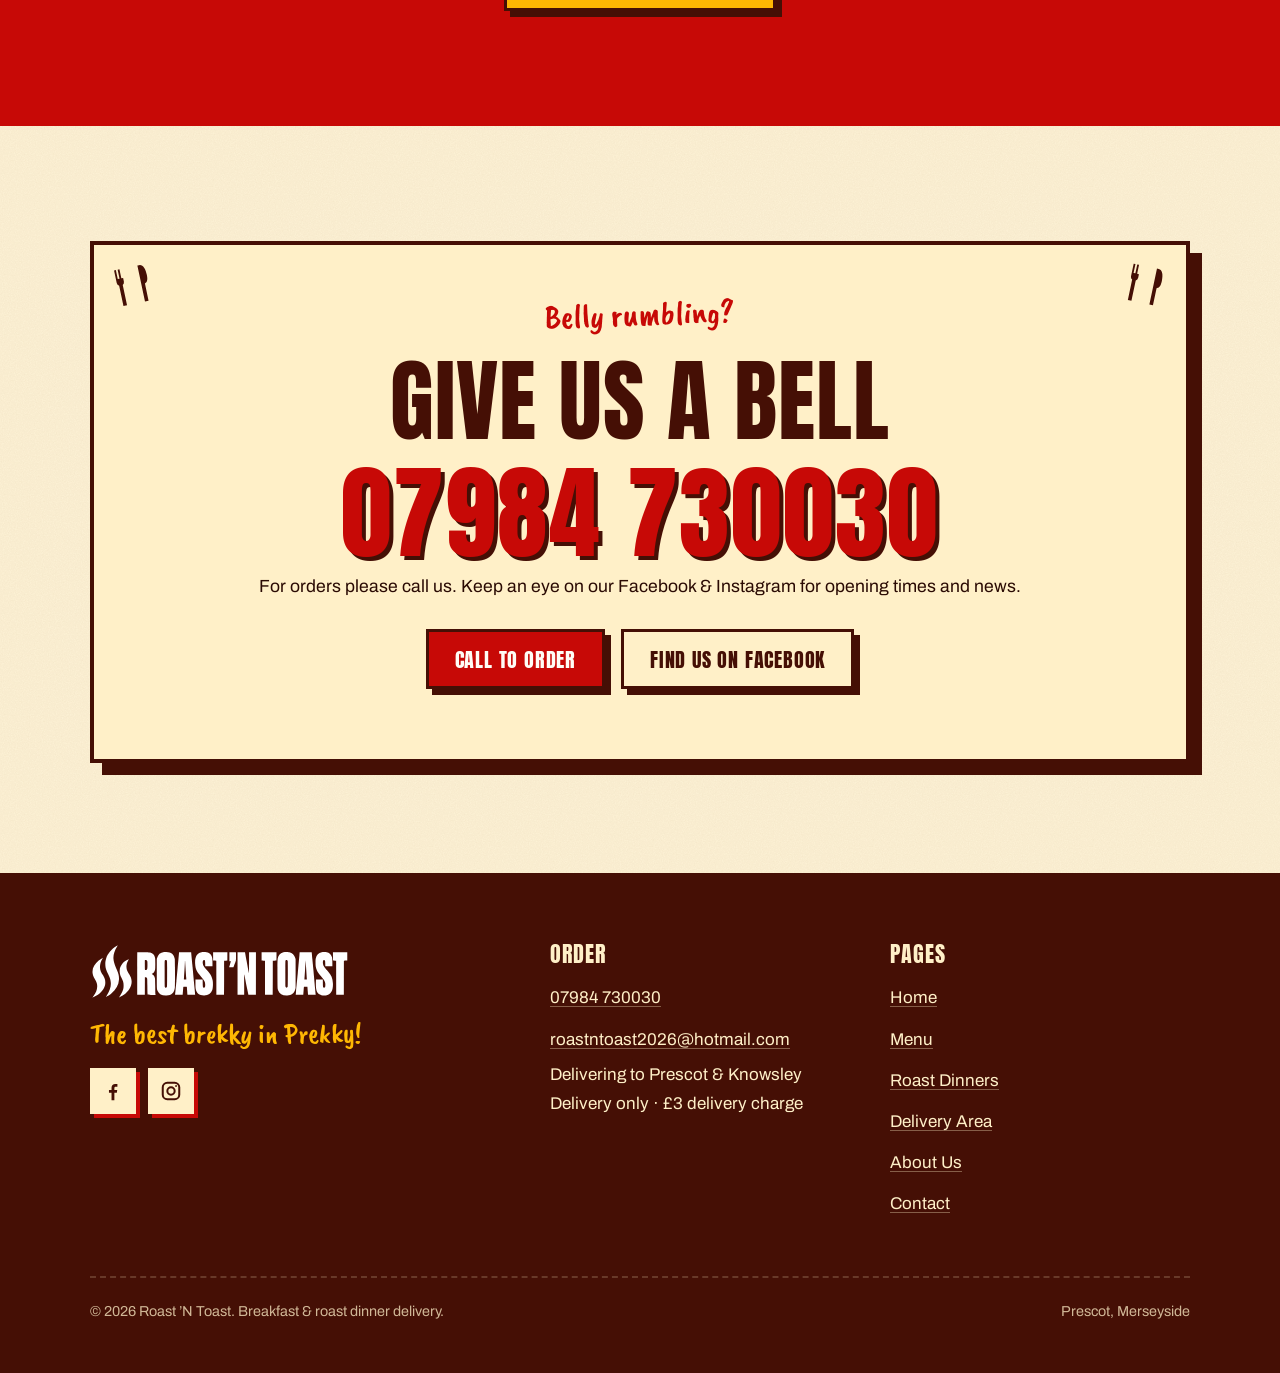
==== commit 952fefa8: "Add 'Build your brekky' order calculator to the home page Self-contained: assets/js/builder.js, asse" ====
--- a/index.html
+++ b/index.html
@@ -21,6 +21,7 @@
   <link rel="preconnect" href="https://fonts.gstatic.com" crossorigin>
   <link href="https://fonts.googleapis.com/css2?family=Anton&family=Archivo:wght@400;500;700;800&family=Caveat+Brush&display=swap" rel="stylesheet">
   <link rel="stylesheet" href="assets/css/styles.css">
+  <link rel="stylesheet" href="assets/css/builder.css"><!-- BREKKY BUILDER -->
 </head>
 <body>
   <a class="skip-link" href="#main">Skip to content</a>
@@ -243,6 +244,60 @@
       </div>
     </section>
 
+    <!-- ============ BREKKY BUILDER: start ============
+         Self-contained. To remove: delete this block, the builder.css <link>,
+         the builder.js <script>, and the two builder files. -->
+    <section class="section builder torn-top torn-bottom" id="builder" aria-labelledby="builder-title">
+      <div class="wrap">
+        <div class="section-head reveal">
+          <span class="kicker">Have a go!</span>
+          <h2 id="builder-title" class="section-title">Build your brekky</h2>
+          <p>Pick your plates, pile on the extras and see your total before you ring. Then just read your order out when you call.</p>
+        </div>
+
+        <div class="builder__grid" id="builder-app">
+          <div class="builder__picker">
+            <div class="builder__tabs" role="tablist" aria-label="Menu sections"></div>
+            <div class="builder__panels"></div>
+            <a class="builder__jump" href="#order-pad"><span>Your order:</span> <strong data-count>Nothing yet</strong> <span aria-hidden="true">↓</span></a>
+          </div>
+
+          <aside class="pad" id="order-pad" aria-labelledby="pad-title">
+            <div class="pad__head">
+              <img src="assets/logos/brand-icon-colour.svg" alt="" width="30" height="37">
+              <div>
+                <h3 id="pad-title">Your order</h3>
+                <span class="pad__sub">Roast ’N Toast · order pad</span>
+              </div>
+            </div>
+
+            <p class="pad__empty">Your plate’s looking a bit empty. Pick a brekky to get started!</p>
+            <ul class="pad__lines" aria-live="polite"></ul>
+
+            <dl class="pad__sums" hidden>
+              <div><dt>Food</dt><dd data-subtotal>£0.00</dd></div>
+              <div><dt>Delivery</dt><dd>£3.00</dd></div>
+              <div class="pad__total"><dt>Total</dt><dd data-total aria-live="polite">£0.00</dd></div>
+            </dl>
+
+            <div class="pad__say" hidden>
+              <span class="pad__say-label">When you ring, just say:</span>
+              <p data-say></p>
+            </div>
+
+            <a class="btn pad__call" href="tel:07984730030">
+              <svg viewBox="0 0 24 24" fill="currentColor" aria-hidden="true"><path d="M6.6 10.8a15.1 15.1 0 0 0 6.6 6.6l2.2-2.2a1 1 0 0 1 1-.25 11.4 11.4 0 0 0 3.6.57 1 1 0 0 1 1 1V20a1 1 0 0 1-1 1A17 17 0 0 1 3 4a1 1 0 0 1 1-1h3.5a1 1 0 0 1 1 1c0 1.25.2 2.45.57 3.57a1 1 0 0 1-.25 1z"/></svg>
+              Call <span data-phone>07984 730030</span>
+            </a>
+            <button type="button" class="pad__clear" data-clear hidden>Start again</button>
+            <p class="pad__note">Prices from our menu. Your total is a guide; we’ll confirm it when you ring.</p>
+          </aside>
+        </div>
+        <noscript><p class="builder__noscript">See our <a href="menu.html">full menu</a> and call 07984 730030 to order.</p></noscript>
+      </div>
+    </section>
+    <!-- ============ BREKKY BUILDER: end ============ -->
+
     <!-- ============ REAL FOOD ============ -->
     <section class="section real" aria-labelledby="real-title">
       <div class="wrap real__grid">
@@ -352,5 +407,6 @@
   </nav>
 
   <script src="assets/js/main.js"></script>
+  <script src="assets/js/builder.js"></script><!-- BREKKY BUILDER -->
 </body>
 </html>
--- a/assets/css/builder.css
+++ b/assets/css/builder.css
@@ -0,0 +1,192 @@
+/* ==========================================================================
+   "Build your brekky" order calculator (home page)
+   Self-contained: pairs with assets/js/builder.js and the BREKKY BUILDER
+   block in index.html. Uses the colour/font tokens from styles.css.
+   ========================================================================== */
+
+.builder {
+  background:
+    /* caff tablecloth check */
+    linear-gradient(90deg, rgba(199, 9, 6, .16) 50%, transparent 0) 0 0 / 48px 48px,
+    linear-gradient(rgba(199, 9, 6, .16) 50%, transparent 0) 0 0 / 48px 48px,
+    var(--brown);
+  color: var(--cream);
+}
+.builder [hidden] { display: none !important; }
+.builder .section-title { color: var(--cream); }
+.builder .kicker { color: var(--yolk); }
+.builder .section-head p { color: rgba(255, 240, 200, .9); }
+
+.builder__grid {
+  display: grid;
+  grid-template-columns: minmax(0, 1.55fr) minmax(300px, 1fr);
+  gap: clamp(24px, 3.5vw, 44px);
+  align-items: start;
+}
+
+/* ---------- tabs ---------- */
+.builder__tabs { display: flex; gap: 10px; margin-bottom: 18px; flex-wrap: wrap; }
+.builder__tab {
+  display: inline-flex; align-items: center; gap: 8px;
+  font-family: var(--display); text-transform: uppercase; letter-spacing: .05em; font-size: 1.15rem;
+  padding: 11px 18px 9px;
+  background: transparent; color: var(--cream);
+  border: 3px solid var(--cream);
+  cursor: pointer;
+  transition: background .15s ease, color .15s ease, transform .15s ease;
+}
+.builder__tab:hover { transform: translateY(-2px); }
+.builder__tab[aria-selected="true"] { background: var(--yolk); color: var(--brown); border-color: var(--yolk); box-shadow: 4px 4px 0 var(--red); }
+.builder__tab-count:not(:empty) {
+  min-width: 24px; height: 24px; padding: 0 6px; border-radius: 12px;
+  display: inline-grid; place-items: center;
+  background: var(--red); color: var(--white); font-size: .85rem; letter-spacing: 0;
+}
+
+/* ---------- breakfast tiles ---------- */
+.builder__panel--tiles { display: grid; grid-template-columns: 1fr 1fr; gap: 16px; }
+.plate-tile {
+  position: relative;
+  background: var(--cream); color: var(--ink);
+  border: 3px solid var(--cream);
+  box-shadow: 5px 5px 0 rgba(0, 0, 0, .35);
+  padding: 18px 18px 16px;
+  display: flex; flex-direction: column;
+  transition: border-color .15s ease, transform .15s ease;
+}
+.plate-tile.is-picked { border-color: var(--yolk); box-shadow: 5px 5px 0 var(--red); }
+.plate-tile__top { display: flex; align-items: flex-start; justify-content: space-between; gap: 12px; margin-bottom: 8px; }
+.plate-tile h3 { font-size: 1.5rem; line-height: 1; color: var(--brown); }
+.plate-tile__price {
+  font-family: var(--display); font-size: 1.5rem; line-height: 1; color: var(--red); white-space: nowrap;
+}
+.plate-tile p { font-size: .92rem; line-height: 1.45; color: #5a3a2c; margin: 0 0 14px; flex: 1; }
+
+/* ---------- toastie / extra rows ---------- */
+.builder__panel--rows {
+  background: var(--cream); color: var(--ink);
+  box-shadow: 5px 5px 0 rgba(0, 0, 0, .35);
+  padding: 6px 18px;
+}
+.pick-row {
+  display: grid; grid-template-columns: 1fr auto auto; align-items: center; gap: 16px;
+  padding: 10px 0;
+  border-bottom: 2px dashed rgba(69, 15, 5, .2);
+}
+.pick-row:last-child { border-bottom: 0; }
+.pick-row__name { font-weight: 800; }
+.pick-row__price { font-family: var(--display); font-size: 1.25rem; color: var(--red); }
+.pick-row.is-picked .pick-row__name { color: var(--red); }
+
+/* ---------- stepper ---------- */
+.stepper { display: inline-flex; align-items: stretch; border: 3px solid var(--brown); background: var(--white); align-self: flex-start; }
+.stepper__btn {
+  width: 42px; height: 42px;
+  font: 700 1.5rem/1 var(--body);
+  background: var(--white); color: var(--brown);
+  border: 0; cursor: pointer;
+  transition: background .12s ease, color .12s ease;
+}
+.stepper__btn--add { background: var(--red); color: var(--white); }
+.stepper__btn:hover:not(:disabled) { background: var(--brown); color: var(--cream); }
+.stepper__btn:disabled { color: rgba(69, 15, 5, .3); cursor: default; }
+.stepper__qty {
+  min-width: 38px; display: grid; place-items: center;
+  font-family: var(--display); font-size: 1.3rem; color: var(--brown);
+  border-inline: 3px solid var(--brown);
+}
+
+/* ---------- order pad (receipt) ---------- */
+.pad {
+  position: sticky; top: calc(var(--header-h) + 28px);
+  background: var(--white); color: var(--ink);
+  padding: 24px 22px 34px;
+  transform: rotate(1deg);
+  box-shadow: 8px 8px 0 var(--red);
+  /* torn receipt bottom */
+  -webkit-mask: linear-gradient(#000 0 0) top / 100% calc(100% - 12px) no-repeat,
+                conic-gradient(from -45deg at bottom, #000 90deg, #0000 0) bottom / 18px 12px repeat-x;
+          mask: linear-gradient(#000 0 0) top / 100% calc(100% - 12px) no-repeat,
+                conic-gradient(from -45deg at bottom, #000 90deg, #0000 0) bottom / 18px 12px repeat-x;
+}
+.pad__head {
+  display: flex; align-items: center; gap: 12px;
+  padding-bottom: 14px; margin-bottom: 14px;
+  border-bottom: 3px double var(--brown);
+}
+.pad__head h3 { font-size: 1.9rem; line-height: .95; }
+.pad__sub { font-size: .8rem; text-transform: uppercase; letter-spacing: .08em; font-weight: 700; color: #6b4a3c; }
+.pad__empty { color: #6b4a3c; font-style: italic; margin: 6px 0 18px; }
+
+.pad__lines { list-style: none; margin: 0; padding: 0; font-variant-numeric: tabular-nums; }
+.pad__line {
+  display: grid; grid-template-columns: auto 1fr auto auto; gap: 10px; align-items: baseline;
+  padding: 7px 0; border-bottom: 1px dashed rgba(69, 15, 5, .25);
+}
+.pad__line.is-bumped { animation: bump .45s ease; }
+@keyframes bump { 0% { background: rgba(255, 183, 3, .45); } 100% { background: transparent; } }
+.pad__qty { font-family: var(--display); color: var(--red); font-size: 1.1rem; }
+.pad__name { font-weight: 700; font-size: .95rem; }
+.pad__amt { font-weight: 800; }
+.pad__x {
+  width: 36px; height: 36px; margin: -4px -6px -4px 0; border: 0; background: none; cursor: pointer;
+  font-size: 1.3rem; line-height: 1; color: #8a6a5c; border-radius: 50%;
+}
+.pad__x:hover { background: rgba(199, 9, 6, .1); color: var(--red); }
+
+.pad__sums { margin: 12px 0 0; font-variant-numeric: tabular-nums; }
+.pad__sums div { display: flex; justify-content: space-between; padding: 3px 0; }
+.pad__sums dt { font-weight: 600; color: #6b4a3c; }
+.pad__sums dd { margin: 0; font-weight: 700; }
+.pad__total {
+  margin-top: 8px; padding-top: 10px !important;
+  border-top: 3px double var(--brown);
+  align-items: baseline;
+}
+.pad__total dt { font-family: var(--display); text-transform: uppercase; font-size: 1.5rem; color: var(--brown) !important; letter-spacing: .03em; }
+.pad__total dd { font-family: var(--display); font-size: 2.3rem; color: var(--red); }
+
+.pad__say {
+  margin: 16px 0 4px; padding: 12px 14px;
+  background: var(--cream); border-left: 0;
+  border: 2px dashed rgba(69, 15, 5, .35);
+}
+.pad__say-label { display: block; font-size: .78rem; text-transform: uppercase; letter-spacing: .08em; font-weight: 800; color: #6b4a3c; margin-bottom: 4px; }
+.pad__say p { margin: 0; font-family: var(--script); font-size: 1.35rem; line-height: 1.2; color: var(--brown); }
+
+.pad__call { width: 100%; margin-top: 18px; font-size: 1.3rem; }
+.pad__clear {
+  display: block; margin: 14px auto 0;
+  background: none; border: 0; cursor: pointer;
+  font: 700 .95rem var(--body); color: #6b4a3c; text-decoration: underline; text-underline-offset: 3px;
+  padding: 12px 16px;
+}
+.pad__clear:hover { color: var(--red); }
+.pad__note { font-size: .8rem; color: #6b4a3c; text-align: center; margin: 12px 0 0; }
+
+.builder__jump { display: none; }
+.builder__noscript { margin-top: 20px; }
+.builder__noscript a { color: var(--yolk); }
+
+/* ---------- responsive ---------- */
+@media (max-width: 960px) {
+  .builder__grid { grid-template-columns: 1fr; }
+  .pad { position: static; transform: none; max-width: 520px; margin: 0 auto; width: 100%; }
+  .builder__jump {
+    display: flex; align-items: center; justify-content: center; gap: 8px;
+    margin-top: 16px; padding: 12px 16px;
+    background: var(--yolk); color: var(--brown);
+    font-family: var(--display); text-transform: uppercase; letter-spacing: .04em; text-decoration: none;
+    box-shadow: 4px 4px 0 var(--red);
+  }
+  .builder__jump strong { font-weight: 400; }
+}
+@media (max-width: 600px) {
+  .builder__panel--tiles { grid-template-columns: 1fr; }
+  .builder__tabs { gap: 8px; }
+  .builder__tab { font-size: 1rem; padding: 10px 12px 8px; flex: 1; justify-content: center; }
+  .pick-row { grid-template-columns: 1fr auto; gap: 4px 12px; }
+  .pick-row .stepper { grid-row: span 2; grid-column: 2; grid-row-start: 1; }
+  .pick-row__price { font-size: 1.1rem; }
+  .plate-tile h3 { font-size: 1.35rem; }
+}
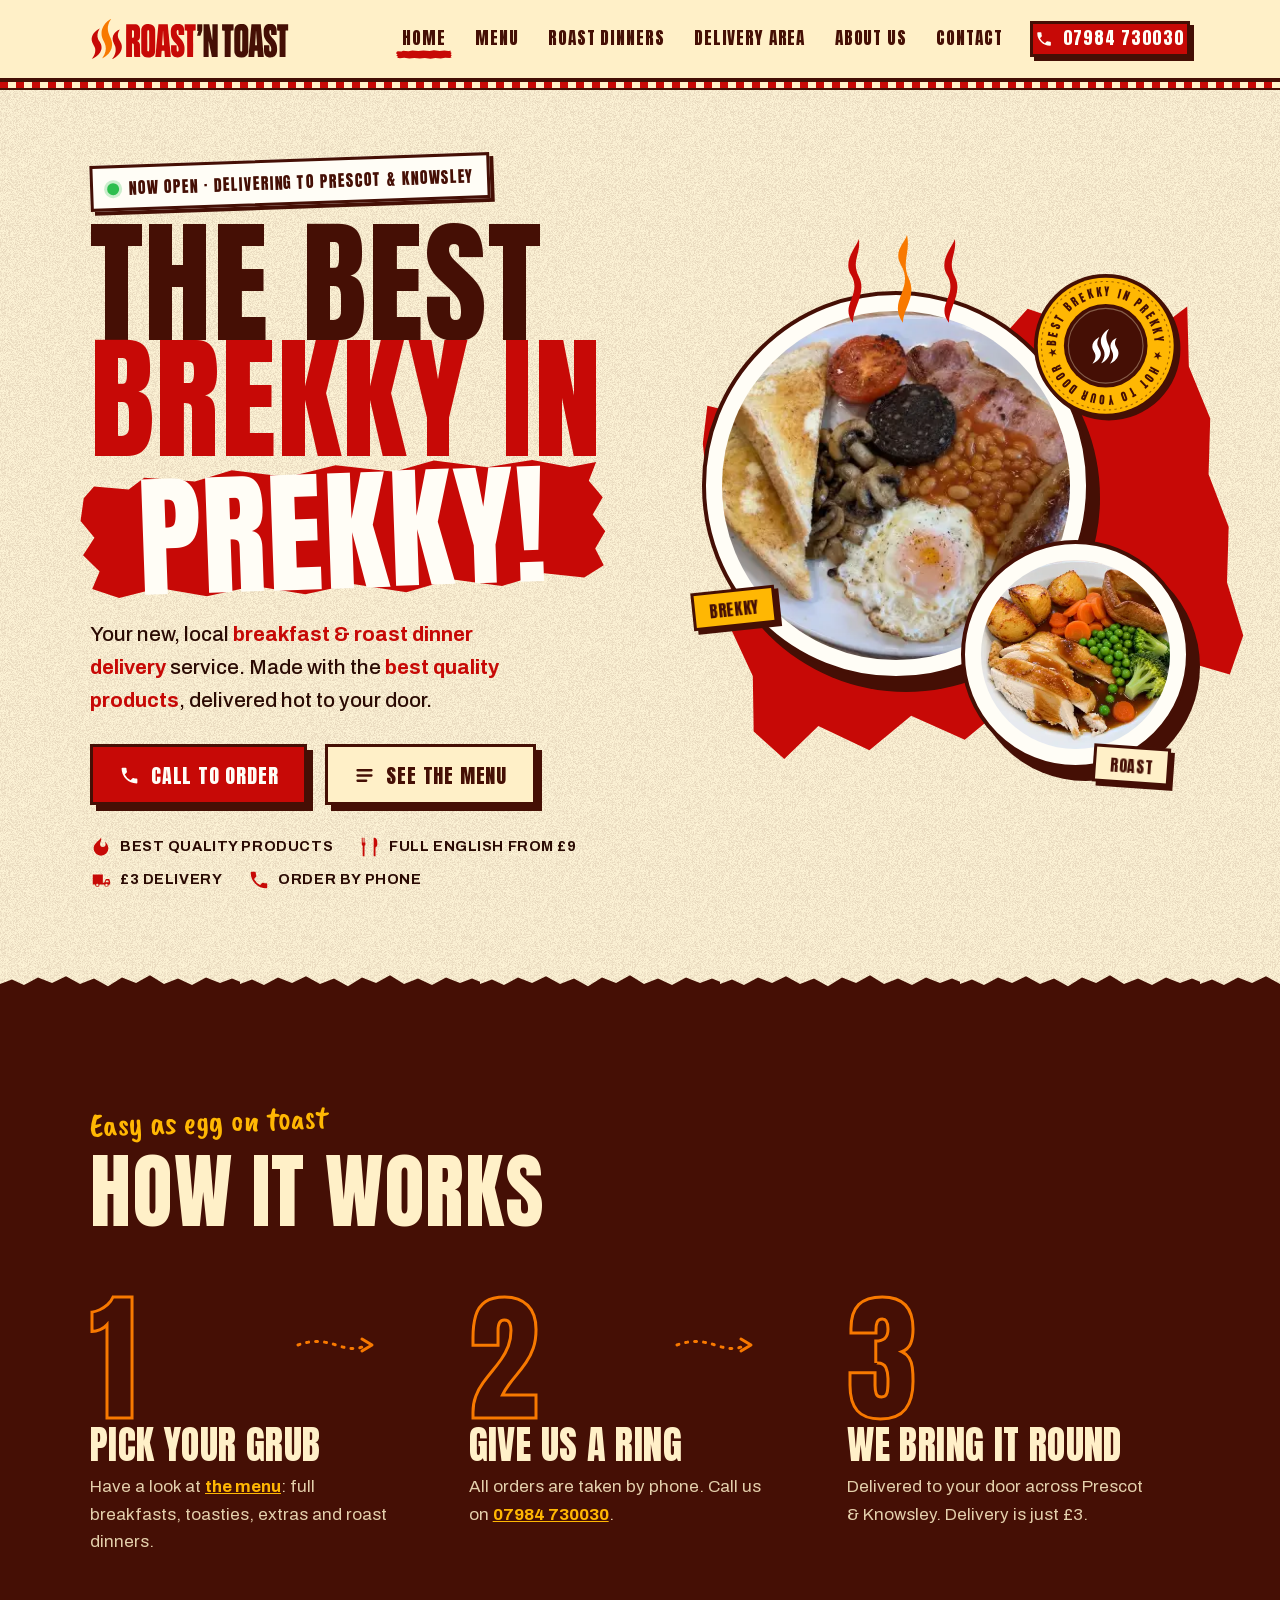
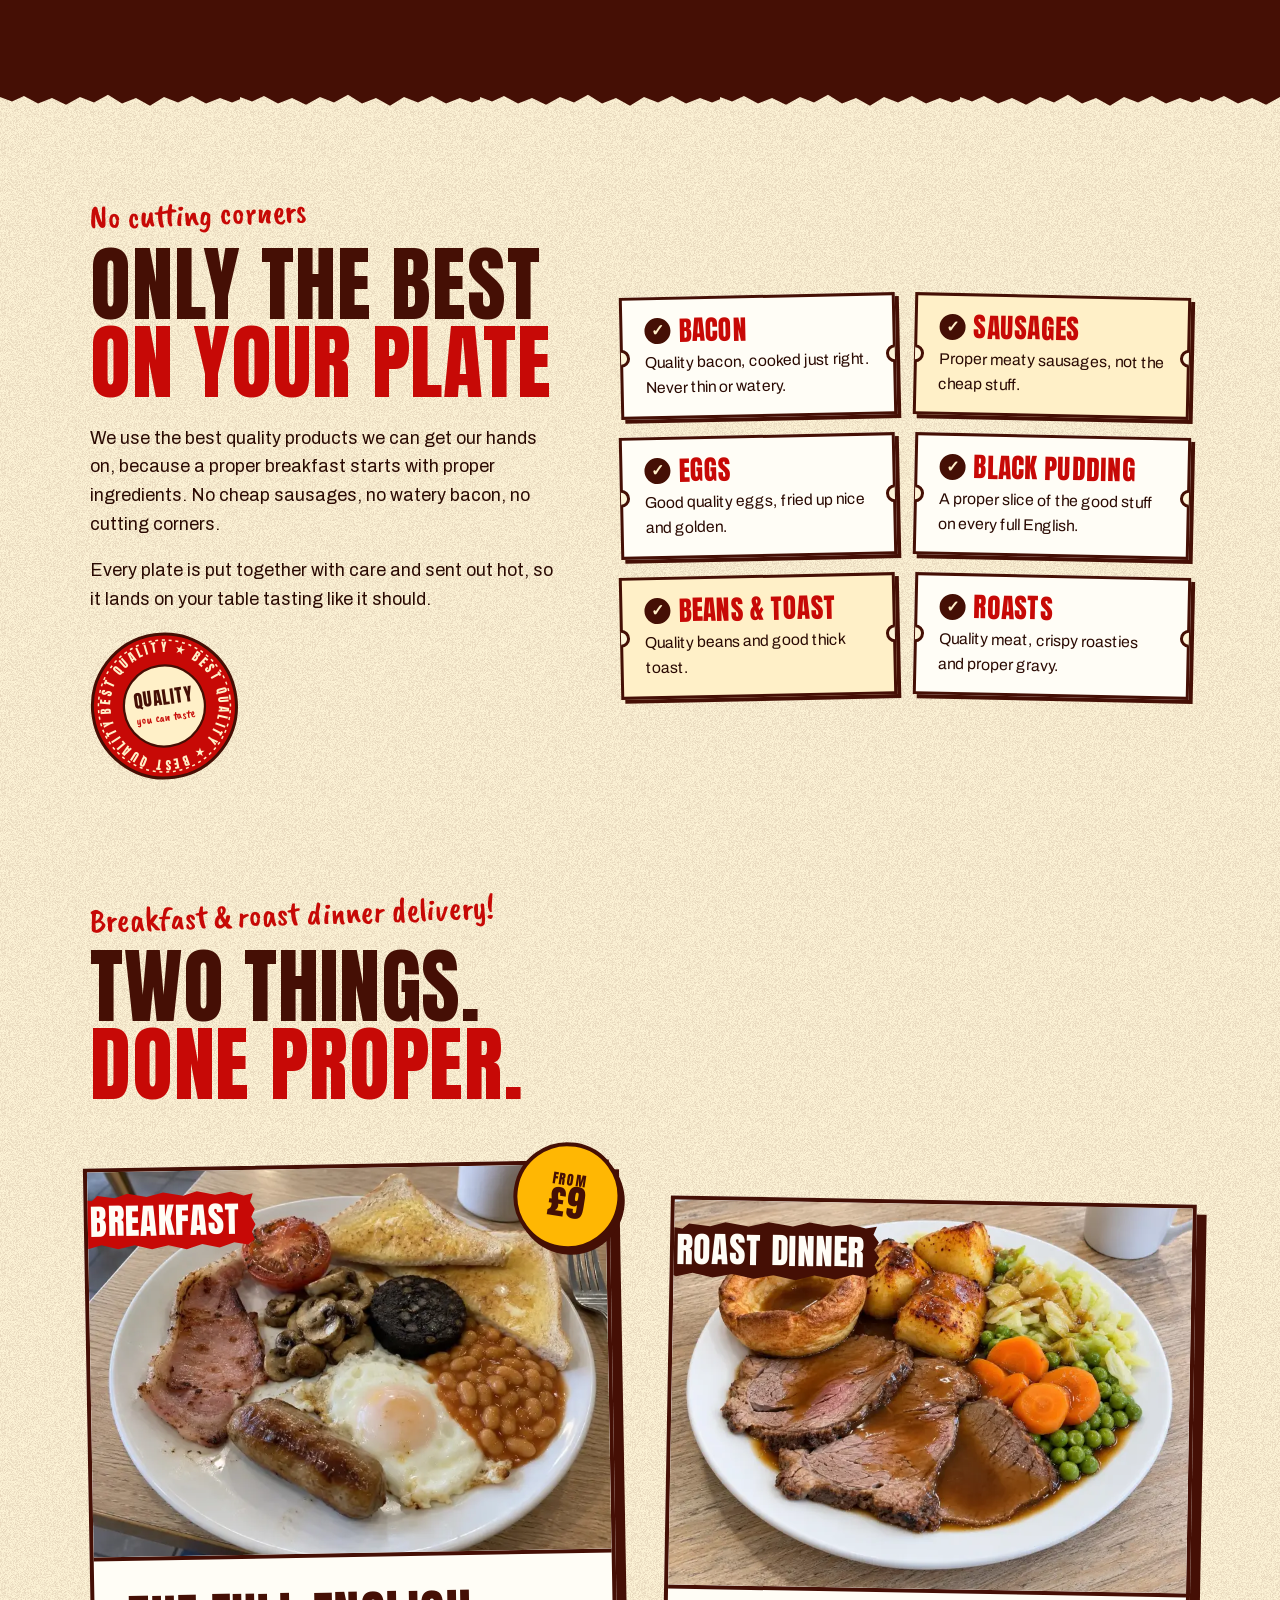
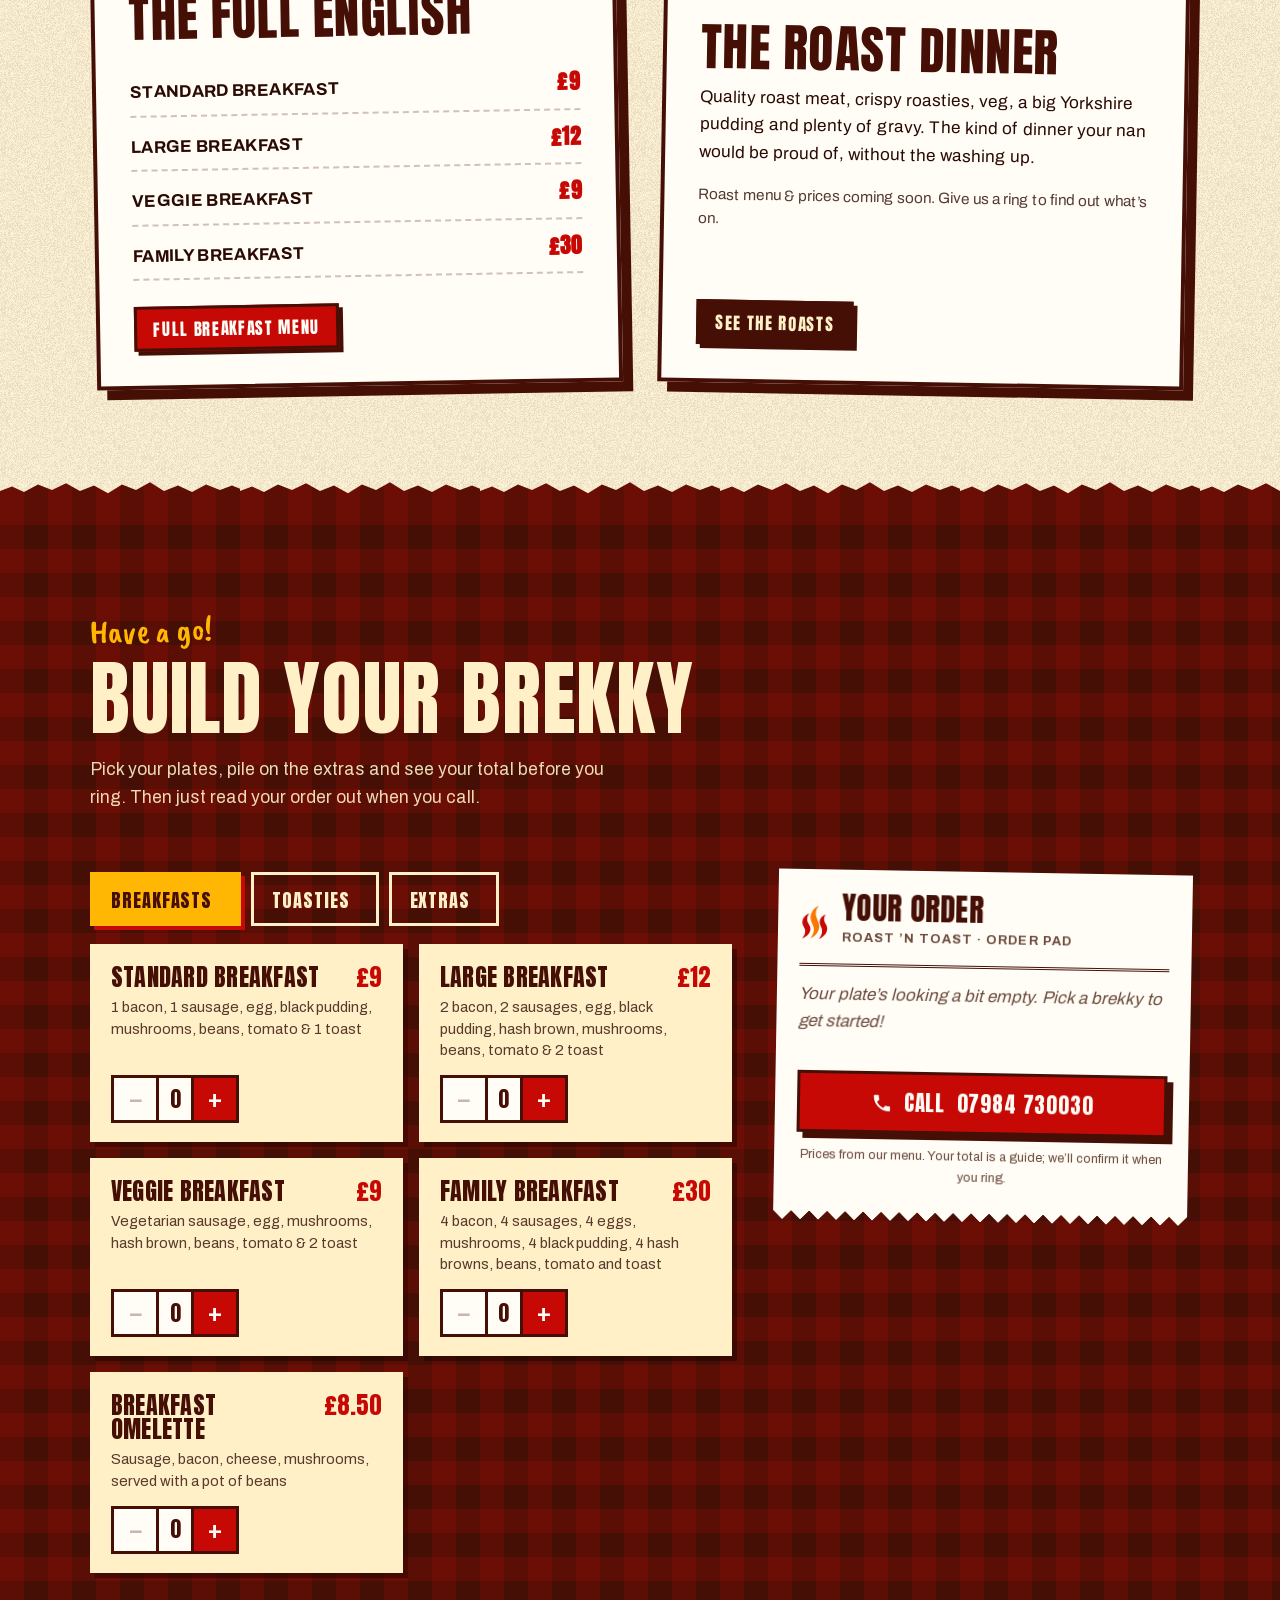
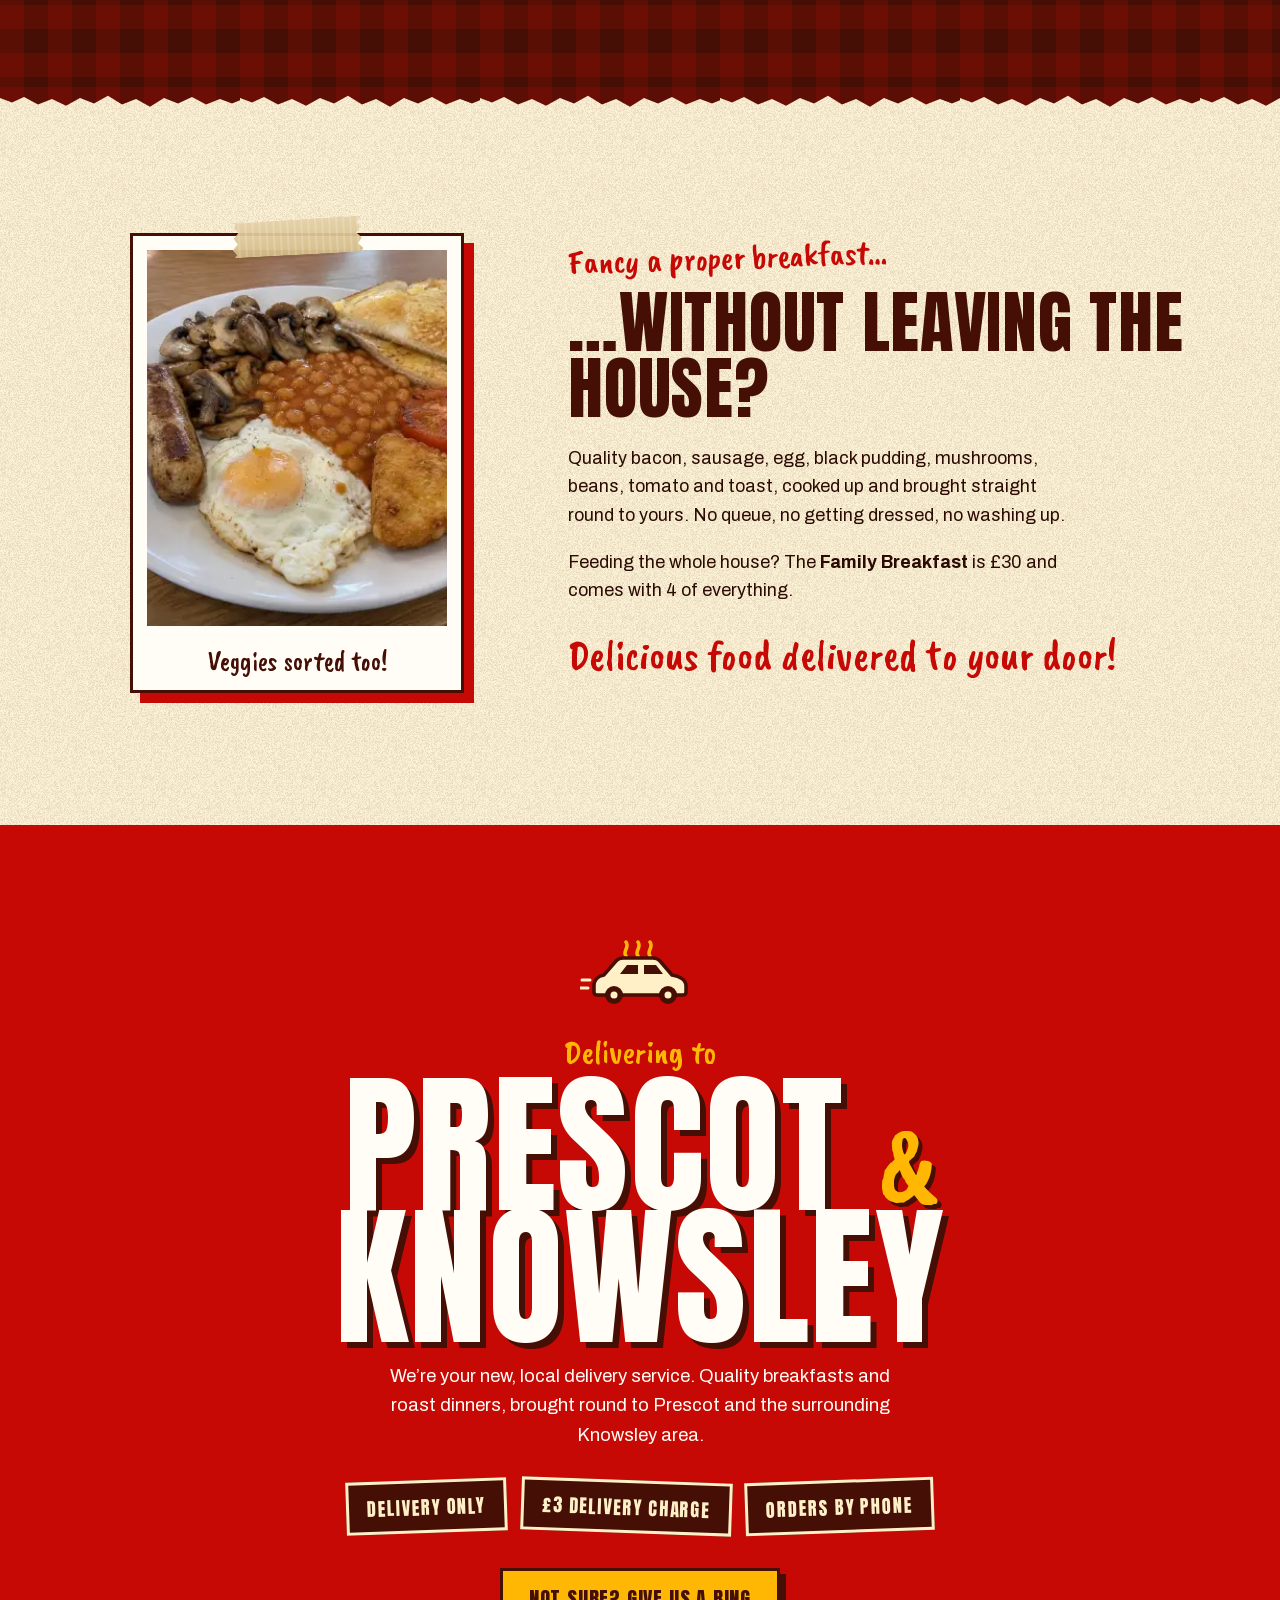
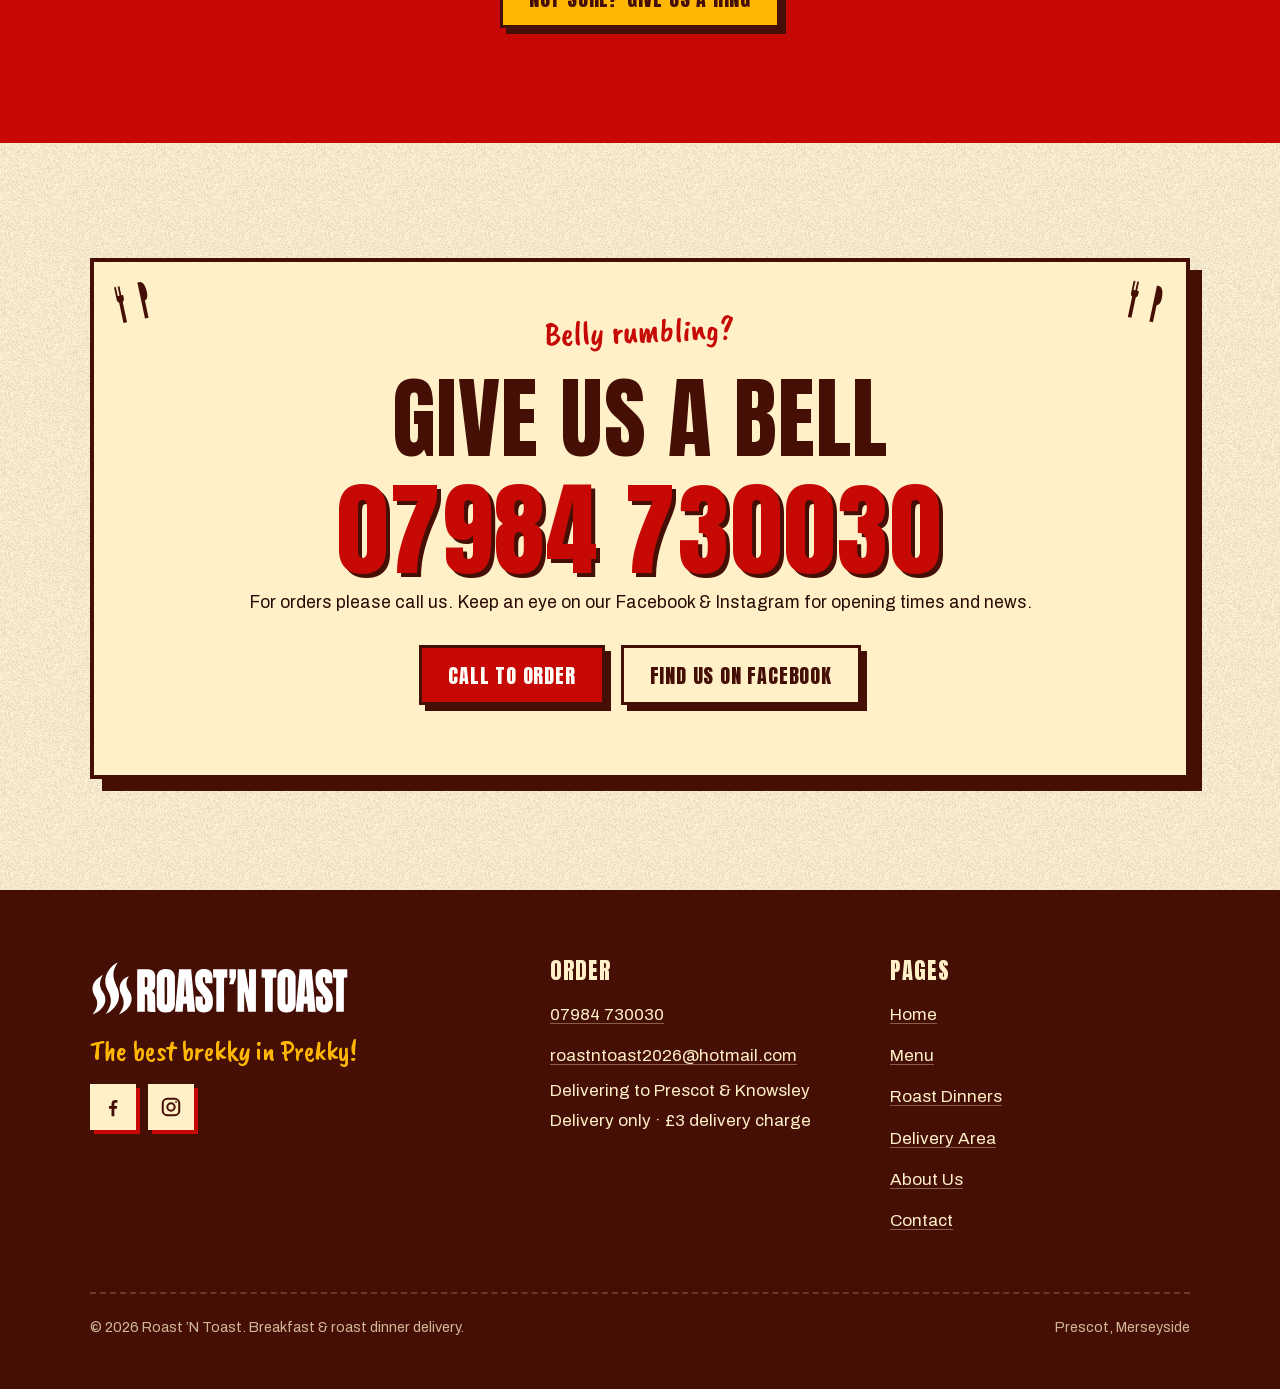
==== commit 8cf670d6: "Mobile performance and SEO pass - Responsive WebP images with srcset (phones download ~25KB instead " ====
--- a/index.html
+++ b/index.html
@@ -4,11 +4,20 @@
   <meta charset="utf-8">
   <meta name="viewport" content="width=device-width, initial-scale=1">
   <title>Roast ’N Toast | Breakfast &amp; Roast Dinner Delivery in Prescot &amp; Knowsley</title>
-  <meta name="description" content="Roast ’N Toast — your new, local breakfast &amp; roast dinner delivery service. Full English breakfasts made with the best quality products, from £9, delivered to Prescot &amp; Knowsley. Call 07984 730030 to order.">
+  <meta name="description" content="Breakfast &amp; roast dinner delivery in Prescot &amp; Knowsley. Full English from £9, made with quality products. Call 07984 730030 to order.">
+  <link rel="canonical" href="https://lukebrennan.github.io/RoastNToast/">
+  <meta property="og:type" content="website">
+  <meta property="og:site_name" content="Roast ’N Toast">
+  <meta property="og:url" content="https://lukebrennan.github.io/RoastNToast/">
   <meta property="og:title" content="Roast ’N Toast | The Best Brekky in Prekky!">
   <meta property="og:description" content="Breakfast &amp; roast dinner delivery to Prescot &amp; Knowsley. Call 07984 730030 to order.">
-  <meta property="og:type" content="website">
-  <meta property="og:image" content="assets/img/breakfast-topdown.jpg">
+  <meta property="og:image" content="https://lukebrennan.github.io/RoastNToast/assets/img/og-share.jpg">
+  <meta property="og:image:width" content="1200">
+  <meta property="og:image:height" content="630">
+  <meta property="og:image:alt" content="Roast ’N Toast: The best brekky in Prekky! Breakfast &amp; roast dinner delivery, Prescot &amp; Knowsley">
+  <meta property="og:locale" content="en_GB">
+  <meta name="twitter:card" content="summary_large_image">
+  <script type="application/ld+json">{"@context": "https://schema.org", "@type": "FoodEstablishment", "name": "Roast ’N Toast", "description": "Breakfast & roast dinner delivery service in Prescot & Knowsley.", "url": "https://lukebrennan.github.io/RoastNToast/", "image": "https://lukebrennan.github.io/RoastNToast/assets/img/og-share.jpg", "logo": "https://lukebrennan.github.io/RoastNToast/favicons/android-chrome-512x512.png", "telephone": "+447984730030", "email": "roastntoast2026@hotmail.com", "servesCuisine": "British", "address": {"@type": "PostalAddress", "addressLocality": "Prescot", "addressCountry": "GB"}, "areaServed": [{"@type": "Place", "name": "Prescot"}, {"@type": "Place", "name": "Knowsley"}], "hasMenu": "https://lukebrennan.github.io/RoastNToast/menu.html", "sameAs": ["https://www.facebook.com/profile.php?id=61595454547957", "https://www.instagram.com/roast_n_toast_/"]}</script>
 
   <link rel="icon" type="image/svg+xml" href="favicons/favicon.svg">
   <link rel="icon" type="image/png" sizes="96x96" href="favicons/favicon-96x96.png">
@@ -17,11 +26,9 @@
   <link rel="manifest" href="favicons/site.webmanifest">
   <meta name="theme-color" content="#450F05">
 
-  <link rel="preconnect" href="https://fonts.googleapis.com">
-  <link rel="preconnect" href="https://fonts.gstatic.com" crossorigin>
-  <link href="https://fonts.googleapis.com/css2?family=Anton&family=Archivo:wght@400;500;700;800&family=Caveat+Brush&display=swap" rel="stylesheet">
+  <link rel="preload" href="assets/fonts/anton-latin.woff2" as="font" type="font/woff2" crossorigin>
+  <link rel="preload" href="assets/fonts/archivo-latin-var.woff2" as="font" type="font/woff2" crossorigin>
   <link rel="stylesheet" href="assets/css/styles.css">
-  <link rel="stylesheet" href="assets/css/builder.css"><!-- BREKKY BUILDER -->
 </head>
 <body>
   <a class="skip-link" href="#main">Skip to content</a>
@@ -104,37 +111,38 @@
         <div class="hero__art" aria-hidden="true">
           <div class="hero__splat"></div>
 
-          <svg class="steam" viewBox="0 0 120 90">
-            <path d="M28 88c-14-18 10-28-2-48C18 26 30 14 34 4c2 16-8 22 0 38 8 16-6 30-6 46z" fill="#C70906"/>
-            <path d="M60 88c-16-22 12-34-2-58C50 16 62 8 64 0c4 18-6 26 2 44 8 18-6 30-6 44z" fill="#F87900"/>
-            <path d="M92 88c-14-18 10-28-2-48C82 26 94 14 98 4c2 16-8 22 0 38 8 16-6 30-6 46z" fill="#C70906"/>
-          </svg>
+          <div class="steam">
+            <svg viewBox="16 0 24 90"><path d="M28 88c-14-18 10-28-2-48C18 26 30 14 34 4c2 16-8 22 0 38 8 16-6 30-6 46z" fill="#C70906"/></svg>
+            <svg viewBox="46 0 24 90"><path d="M60 88c-16-22 12-34-2-58C50 16 62 8 64 0c4 18-6 26 2 44 8 18-6 30-6 44z" fill="#F87900"/></svg>
+            <svg viewBox="80 0 24 90"><path d="M92 88c-14-18 10-28-2-48C82 26 94 14 98 4c2 16-8 22 0 38 8 16-6 30-6 46z" fill="#C70906"/></svg>
+          </div>
 
           <div class="plate plate--main">
-            <img src="assets/img/breakfast-topdown.jpg" alt="" width="1200" height="900">
+            <img src="assets/img/breakfast-topdown-800.webp" srcset="assets/img/breakfast-topdown-480.webp 480w, assets/img/breakfast-topdown-800.webp 800w, assets/img/breakfast-topdown-1200.webp 1200w" sizes="(max-width: 900px) 72vw, 440px" alt="" width="1200" height="900" fetchpriority="high">
           </div>
           <div class="plate plate--side">
-            <img src="assets/img/roast-chicken-02.jpg" alt="" width="1200" height="900" style="object-position: 52% 50%;">
+            <img src="assets/img/roast-chicken-02-800.webp" srcset="assets/img/roast-chicken-02-480.webp 480w, assets/img/roast-chicken-02-800.webp 800w, assets/img/roast-chicken-02-1200.webp 1200w" sizes="(max-width: 900px) 42vw, 260px" alt="" width="1200" height="900" style="object-position: 52% 50%;">
           </div>
 
           <span class="plate-label plate-label--a">Brekky</span>
           <span class="plate-label plate-label--b">Roast</span>
 
           <div class="badge">
-            <svg viewBox="0 0 200 200">
-              <!-- Rim r96, band to r86 (dashed), core r56. Text baseline r66 centres the caps in the band. -->
-              <defs><path id="ring" d="M100,100 m-66,0 a66,66 0 1,1 132,0 a66,66 0 1,1 -132,0"/></defs>
+            <!-- Rim r96, band to r86 (dashed), core r56. Text baseline r66 centres the caps in the band. -->
+            <svg class="badge__base" viewBox="0 0 200 200">
+              <circle cx="104" cy="104" r="96" fill="#450F05"/>
               <circle cx="100" cy="100" r="96" fill="#450F05"/>
               <circle cx="100" cy="100" r="91" fill="#FFB703"/>
               <circle cx="100" cy="100" r="86" fill="none" stroke="#450F05" stroke-width="1.5" stroke-dasharray="3 4.5" opacity=".5"/>
-              <g class="badge__spin">
-                <text font-family="Anton, Impact, sans-serif" font-size="15" fill="#450F05">
-                  <textPath href="#ring" textLength="412" lengthAdjust="spacing">BEST BREKKY IN PREKKY ★ HOT TO YOUR DOOR ★</textPath>
-                </text>
-              </g>
               <circle cx="100" cy="100" r="56" fill="#450F05"/>
               <circle cx="100" cy="100" r="50" fill="none" stroke="#FFF0C8" stroke-width="1.5" opacity=".35"/>
               <image href="assets/logos/brand-icon-white.svg" x="79" y="74" width="42" height="52"/>
+            </svg>
+            <svg class="badge__ring" viewBox="0 0 200 200">
+              <defs><path id="ring" d="M100,100 m-66,0 a66,66 0 1,1 132,0 a66,66 0 1,1 -132,0"/></defs>
+              <text font-family="Anton, Impact, sans-serif" font-size="15" fill="#450F05">
+                <textPath href="#ring" textLength="412" lengthAdjust="spacing">BEST BREKKY IN PREKKY ★ HOT TO YOUR DOOR ★</textPath>
+              </text>
             </svg>
           </div>
         </div>
@@ -212,7 +220,7 @@
           <article class="offer reveal">
             <div class="offer__price"><div><small>From</small><span>£9</span></div></div>
             <div class="offer__img">
-              <img src="assets/img/standard-breakfast.jpg" alt="A full English breakfast: bacon, sausage, fried egg, black pudding, mushrooms, beans, grilled tomato and toast" width="1200" height="900" loading="lazy">
+              <img src="assets/img/standard-breakfast-800.webp" srcset="assets/img/standard-breakfast-480.webp 480w, assets/img/standard-breakfast-800.webp 800w, assets/img/standard-breakfast-1200.webp 1200w" sizes="(max-width: 820px) 92vw, 560px" alt="A full English breakfast: bacon, sausage, fried egg, black pudding, mushrooms, beans, grilled tomato and toast" width="1200" height="900" loading="lazy">
               <span class="offer__tag brush">Breakfast</span>
             </div>
             <div class="offer__body">
@@ -230,7 +238,7 @@
           <!-- PLACEHOLDER: roast dinner copy below is temporary until the client confirms their roast menu & prices. -->
           <article class="offer reveal">
             <div class="offer__img">
-              <img src="assets/img/roast-beef-01.jpg" alt="A roast beef dinner with Yorkshire pudding, roast potatoes, carrots, peas, cabbage and gravy" width="1200" height="900" loading="lazy">
+              <img src="assets/img/roast-beef-01-800.webp" srcset="assets/img/roast-beef-01-480.webp 480w, assets/img/roast-beef-01-800.webp 800w, assets/img/roast-beef-01-1200.webp 1200w" sizes="(max-width: 820px) 92vw, 560px" alt="A roast beef dinner with Yorkshire pudding, roast potatoes, carrots, peas, cabbage and gravy" width="1200" height="900" loading="lazy">
               <span class="offer__tag brush brush--brown">Roast dinner</span>
             </div>
             <div class="offer__body">
@@ -245,8 +253,7 @@
     </section>
 
     <!-- ============ BREKKY BUILDER: start ============
-         Self-contained. To remove: delete this block, the builder.css <link>,
-         the builder.js <script>, and the two builder files. -->
+         Logic in assets/js/builder.js; styles in the "Build your brekky" part of styles.css. -->
     <section class="section builder torn-top torn-bottom" id="builder" aria-labelledby="builder-title">
       <div class="wrap">
         <div class="section-head reveal">
@@ -302,7 +309,7 @@
     <section class="section real" aria-labelledby="real-title">
       <div class="wrap real__grid">
         <figure class="polaroid reveal">
-          <img src="assets/img/veggie-breakfast.jpg" alt="A veggie breakfast: vegetarian sausage, fried egg, mushrooms, beans, hash brown, grilled tomato and toast" width="1200" height="900" loading="lazy" style="object-position: 40% 50%;">
+          <img src="assets/img/veggie-breakfast-800.webp" srcset="assets/img/veggie-breakfast-480.webp 480w, assets/img/veggie-breakfast-800.webp 800w, assets/img/veggie-breakfast-1200.webp 1200w" sizes="(max-width: 820px) 320px, 400px" alt="A veggie breakfast: vegetarian sausage, fried egg, mushrooms, beans, hash brown, grilled tomato and toast" width="1200" height="900" loading="lazy" style="object-position: 40% 50%;">
           <figcaption>Veggies sorted too!</figcaption>
         </figure>
         <div class="real__copy reveal">
@@ -371,7 +378,7 @@
           </div>
         </div>
         <div>
-          <h4>Order</h4>
+          <h2 class="footer__heading">Order</h2>
           <ul>
             <li><a href="tel:07984730030">07984 730030</a></li>
             <li><a href="mailto:roastntoast2026@hotmail.com">roastntoast2026@hotmail.com</a></li>
@@ -380,7 +387,7 @@
           </ul>
         </div>
         <div>
-          <h4>Pages</h4>
+          <h2 class="footer__heading">Pages</h2>
           <ul>
             <li><a href="index.html">Home</a></li>
             <li><a href="menu.html">Menu</a></li>
@@ -406,7 +413,7 @@
     <a href="menu.html">Menu</a>
   </nav>
 
-  <script src="assets/js/main.js"></script>
-  <script src="assets/js/builder.js"></script><!-- BREKKY BUILDER -->
+  <script src="assets/js/main.js" defer></script>
+  <script src="assets/js/builder.js" defer></script><!-- BREKKY BUILDER -->
 </body>
 </html>
--- a/assets/css/styles.css
+++ b/assets/css/styles.css
@@ -3,6 +3,11 @@
    Look: greasy-spoon menu board / fly-poster. Cream paper, brush-stroke
    banners, heavy condensed type, hard offset shadows.
    ========================================================================== */
+
+/* Self-hosted fonts (SIL Open Font License), latin subset */
+@font-face { font-family: "Anton"; src: url("../fonts/anton-latin.woff2") format("woff2"); font-weight: 400; font-style: normal; font-display: swap; }
+@font-face { font-family: "Archivo"; src: url("../fonts/archivo-latin-var.woff2") format("woff2"); font-weight: 100 900; font-style: normal; font-display: swap; }
+@font-face { font-family: "Caveat Brush"; src: url("../fonts/caveat-brush-latin.woff2") format("woff2"); font-weight: 400; font-style: normal; font-display: swap; }
 
 :root {
   --red: #C70906;
@@ -45,7 +50,7 @@
   color: var(--ink);
   background-color: var(--paper);
   /* grainy paper */
-  background-image: url("data:image/svg+xml,%3Csvg xmlns='http://www.w3.org/2000/svg' width='220' height='220'%3E%3Cfilter id='n'%3E%3CfeTurbulence type='fractalNoise' baseFrequency='.85' numOctaves='3' stitchTiles='stitch'/%3E%3CfeColorMatrix values='0 0 0 0 .27 0 0 0 0 .06 0 0 0 0 .02 0 0 0 .07 0'/%3E%3C/filter%3E%3Crect width='100%25' height='100%25' filter='url(%23n)'/%3E%3C/svg%3E");
+  background-image: url("../img/grain.webp");
   -webkit-font-smoothing: antialiased;
   overflow-x: hidden;
 }
@@ -315,7 +320,7 @@
 }
 .plate img { width: 100%; height: 100%; object-fit: cover; border-radius: 50%; }
 .plate--main { width: 78%; aspect-ratio: 1; top: 4%; left: 2%; }
-.plate--side { width: 46%; aspect-ratio: 1; right: 0; bottom: 2%; animation: bob 6s ease-in-out infinite; }
+.plate--side { width: 46%; aspect-ratio: 1; right: 0; bottom: 2%; animation: bob 6s ease-in-out infinite; will-change: transform; }
 @keyframes bob { 50% { transform: translateY(-8px) rotate(2deg); } }
 
 .plate-label {
@@ -333,9 +338,10 @@
   position: absolute; left: 30%; top: -7%; width: 24%; z-index: 2;
   pointer-events: none;
 }
-.steam path { animation: steam 2.6s ease-in-out infinite; transform-origin: bottom center; transform-box: fill-box; }
-.steam path:nth-child(2) { animation-delay: .4s; }
-.steam path:nth-child(3) { animation-delay: .8s; }
+.steam { display: flex; justify-content: space-between; aspect-ratio: 120 / 90; }
+.steam svg { width: 20%; height: 100%; overflow: visible; animation: steam 2.6s ease-in-out infinite; transform-origin: bottom center; will-change: transform, opacity; }
+.steam svg:nth-child(2) { animation-delay: .4s; }
+.steam svg:nth-child(3) { animation-delay: .8s; }
 @keyframes steam {
   0%, 100% { transform: translateY(0) scaleY(1); opacity: .95; }
   50% { transform: translateY(-6px) scaleY(1.08) skewX(-4deg); opacity: .7; }
@@ -347,8 +353,8 @@
   width: 30%; aspect-ratio: 1;
   right: 2%; top: 0;
 }
-.badge svg { display: block; width: 100%; height: auto; filter: drop-shadow(4px 4px 0 var(--brown)); }
-.badge__spin { transform-origin: 100px 100px; animation: spin 18s linear infinite; }
+.badge svg { display: block; width: 100%; height: 100%; overflow: visible; }
+.badge__ring { position: absolute; inset: 0; animation: spin 18s linear infinite; will-change: transform; }
 @keyframes spin { to { transform: rotate(360deg); } }
 
 @media (max-width: 900px) {
@@ -479,7 +485,9 @@
 }
 
 /* ---------- real food ---------- */
-.real { padding-top: 0; }
+/* sits under the torn edge of the builder band, so it needs full top padding */
+.real { padding-top: clamp(80px, 10vw, 130px); }
+.real .section-title { font-size: clamp(2.6rem, 5.4vw, 4.6rem); }
 .real__grid {
   display: grid; grid-template-columns: minmax(0, .8fr) minmax(0, 1.2fr);
   gap: clamp(28px, 5vw, 72px); align-items: center;
@@ -500,10 +508,19 @@
   font-family: var(--script); font-size: 1.7rem; color: var(--brown); line-height: 1;
 }
 .polaroid::before {
-  /* tape */
-  content: ""; position: absolute; top: -18px; left: 50%; width: 120px; height: 34px;
-  transform: translateX(-50%) rotate(3deg);
-  background: rgba(248, 121, 0, .55);
+  /* masking tape holding the photo up */
+  content: ""; position: absolute; top: -17px; left: 50%; z-index: 2;
+  width: 132px; height: 36px;
+  transform: translateX(-50%) rotate(-3deg);
+  background:
+    repeating-linear-gradient(90deg, rgba(255, 255, 255, .18) 0 2px, transparent 2px 7px),
+    linear-gradient(180deg, rgba(255, 255, 255, .25), rgba(0, 0, 0, .04)),
+    #DCC28A;
+  opacity: .94;
+  filter: drop-shadow(0 2px 1px rgba(69, 15, 5, .25));
+  /* torn ends */
+  clip-path: polygon(0 4%, 4% 0, 3% 18%, 6% 30%, 2% 46%, 5% 62%, 1% 78%, 4% 92%, 2% 100%,
+                     97% 100%, 100% 90%, 96% 76%, 99% 60%, 95% 46%, 98% 30%, 95% 14%, 99% 2%, 96% 0);
 }
 .real__copy .section-title { margin-bottom: 22px; }
 .real__copy p { font-size: 1.12rem; max-width: 46ch; }
@@ -599,7 +616,7 @@
 }
 .footer__brand img { width: 260px; max-width: 100%; margin-bottom: 18px; }
 .footer__brand .script { font-size: 1.8rem; color: var(--yolk); display: block; line-height: 1.1; }
-.site-footer h4 { color: var(--cream); font-size: 1.4rem; letter-spacing: .05em; margin-bottom: 14px; }
+.site-footer .footer__heading { color: var(--cream); font-size: 1.4rem; letter-spacing: .05em; margin-bottom: 14px; }
 .site-footer ul { list-style: none; margin: 0; padding: 0; }
 .site-footer li { margin-bottom: 8px; }
 .site-footer a { color: var(--cream); text-decoration-color: rgba(255,240,200,.35); text-underline-offset: 3px; }
@@ -848,7 +865,10 @@
 .quality__copy { position: relative; }
 .quality__copy .section-title { margin-bottom: 22px; }
 .quality__copy p { font-size: 1.12rem; max-width: 44ch; }
-.quality__seal { width: 170px; margin-top: 18px; transform: rotate(-8deg); }
+.quality__seal { width: 150px; margin-top: 10px; transform: rotate(-8deg); }
+/* quality and the next section are both cream: don't double up the spacing between them */
+.quality { padding-bottom: clamp(32px, 4vw, 56px); }
+.quality + .section { padding-top: clamp(40px, 5vw, 72px); }
 .quality__seal svg { width: 100%; height: auto; overflow: visible; }
 
 .tickets {
@@ -941,3 +961,210 @@
   .item--photo h3 { font-size: 1.4rem; }
   .item--photo .price-tag { font-size: 1rem; }
 }
+
+/* keep nav items on one line between the mobile breakpoint and wide desktop */
+.nav__links a { white-space: nowrap; }
+@media (min-width: 941px) and (max-width: 1180px) {
+  .nav { gap: 14px; }
+  .nav__logo img { height: 36px; }
+  .nav__links { gap: 12px; }
+  .nav__links a { font-size: .98rem; }
+  .nav__links .btn--sm { padding: 10px 12px 8px; }
+}
+
+/* menu page: jump links must clear the header, the sticky section bar
+   and the heading that overhangs the top of each board */
+.board, .delivery-card { scroll-margin-top: calc(var(--header-h) + 82px + clamp(1.9rem, 8.6vw, 4.6rem)); }
+
+/* ==========================================================================
+   "Build your brekky" order calculator (home page)
+   Pairs with assets/js/builder.js and the BREKKY BUILDER
+   block in index.html. Uses the colour/font tokens from styles.css.
+   ========================================================================== */
+
+.builder {
+  background:
+    /* caff tablecloth check */
+    linear-gradient(90deg, rgba(199, 9, 6, .16) 50%, transparent 0) 0 0 / 48px 48px,
+    linear-gradient(rgba(199, 9, 6, .16) 50%, transparent 0) 0 0 / 48px 48px,
+    var(--brown);
+  color: var(--cream);
+}
+.builder [hidden] { display: none !important; }
+.builder .section-title { color: var(--cream); }
+.builder .kicker { color: var(--yolk); }
+.builder .section-head p { color: rgba(255, 240, 200, .9); }
+
+.builder__grid {
+  display: grid;
+  grid-template-columns: minmax(0, 1.55fr) minmax(300px, 1fr);
+  gap: clamp(24px, 3.5vw, 44px);
+  align-items: start;
+}
+
+/* ---------- tabs ---------- */
+.builder__tabs { display: flex; gap: 10px; margin-bottom: 18px; flex-wrap: wrap; }
+.builder__tab {
+  display: inline-flex; align-items: center; gap: 8px;
+  font-family: var(--display); text-transform: uppercase; letter-spacing: .05em; font-size: 1.15rem;
+  padding: 11px 18px 9px;
+  background: transparent; color: var(--cream);
+  border: 3px solid var(--cream);
+  cursor: pointer;
+  transition: background .15s ease, color .15s ease, transform .15s ease;
+}
+.builder__tab:hover { transform: translateY(-2px); }
+.builder__tab[aria-selected="true"] { background: var(--yolk); color: var(--brown); border-color: var(--yolk); box-shadow: 4px 4px 0 var(--red); }
+.builder__tab-count:not(:empty) {
+  min-width: 24px; height: 24px; padding: 0 6px; border-radius: 12px;
+  display: inline-grid; place-items: center;
+  background: var(--red); color: var(--white); font-size: .85rem; letter-spacing: 0;
+}
+
+/* ---------- breakfast tiles ---------- */
+.builder__panel--tiles { display: grid; grid-template-columns: 1fr 1fr; gap: 16px; }
+.plate-tile {
+  position: relative;
+  background: var(--cream); color: var(--ink);
+  border: 3px solid var(--cream);
+  box-shadow: 5px 5px 0 rgba(0, 0, 0, .35);
+  padding: 18px 18px 16px;
+  display: flex; flex-direction: column;
+  transition: border-color .15s ease, transform .15s ease;
+}
+.plate-tile.is-picked { border-color: var(--yolk); box-shadow: 5px 5px 0 var(--red); }
+.plate-tile__top { display: flex; align-items: flex-start; justify-content: space-between; gap: 12px; margin-bottom: 8px; }
+.plate-tile h3 { font-size: 1.5rem; line-height: 1; color: var(--brown); }
+.plate-tile__price {
+  font-family: var(--display); font-size: 1.5rem; line-height: 1; color: var(--red); white-space: nowrap;
+}
+.plate-tile p { font-size: .92rem; line-height: 1.45; color: #5a3a2c; margin: 0 0 14px; flex: 1; }
+
+/* ---------- toastie / extra rows ---------- */
+.builder__panel--rows {
+  background: var(--cream); color: var(--ink);
+  box-shadow: 5px 5px 0 rgba(0, 0, 0, .35);
+  padding: 6px 18px;
+}
+.pick-row {
+  display: grid; grid-template-columns: 1fr auto auto; align-items: center; gap: 16px;
+  padding: 10px 0;
+  border-bottom: 2px dashed rgba(69, 15, 5, .2);
+}
+.pick-row:last-child { border-bottom: 0; }
+.pick-row__name { font-weight: 800; }
+.pick-row__price { font-family: var(--display); font-size: 1.25rem; color: var(--red); }
+.pick-row.is-picked .pick-row__name { color: var(--red); }
+
+/* ---------- stepper ---------- */
+.stepper { display: inline-flex; align-items: stretch; border: 3px solid var(--brown); background: var(--white); align-self: flex-start; }
+.stepper__btn {
+  width: 42px; height: 42px;
+  font: 700 1.5rem/1 var(--body);
+  background: var(--white); color: var(--brown);
+  border: 0; cursor: pointer;
+  transition: background .12s ease, color .12s ease;
+}
+.stepper__btn--add { background: var(--red); color: var(--white); }
+.stepper__btn:hover:not(:disabled) { background: var(--brown); color: var(--cream); }
+.stepper__btn:disabled { color: rgba(69, 15, 5, .3); cursor: default; }
+.stepper__qty {
+  min-width: 38px; display: grid; place-items: center;
+  font-family: var(--display); font-size: 1.3rem; color: var(--brown);
+  border-inline: 3px solid var(--brown);
+}
+
+/* ---------- order pad (receipt) ---------- */
+.pad {
+  position: sticky; top: calc(var(--header-h) + 28px);
+  background: var(--white); color: var(--ink);
+  padding: 24px 22px 34px;
+  transform: rotate(1deg);
+  box-shadow: 8px 8px 0 var(--red);
+  /* torn receipt bottom */
+  -webkit-mask: linear-gradient(#000 0 0) top / 100% calc(100% - 12px) no-repeat,
+                conic-gradient(from -45deg at bottom, #000 90deg, #0000 0) bottom / 18px 12px repeat-x;
+          mask: linear-gradient(#000 0 0) top / 100% calc(100% - 12px) no-repeat,
+                conic-gradient(from -45deg at bottom, #000 90deg, #0000 0) bottom / 18px 12px repeat-x;
+}
+.pad__head {
+  display: flex; align-items: center; gap: 12px;
+  padding-bottom: 14px; margin-bottom: 14px;
+  border-bottom: 3px double var(--brown);
+}
+.pad__head h3 { font-size: 1.9rem; line-height: .95; }
+.pad__sub { font-size: .8rem; text-transform: uppercase; letter-spacing: .08em; font-weight: 700; color: #6b4a3c; }
+.pad__empty { color: #6b4a3c; font-style: italic; margin: 6px 0 18px; }
+
+.pad__lines { list-style: none; margin: 0; padding: 0; font-variant-numeric: tabular-nums; }
+.pad__line {
+  display: grid; grid-template-columns: auto 1fr auto auto; gap: 10px; align-items: baseline;
+  padding: 7px 0; border-bottom: 1px dashed rgba(69, 15, 5, .25);
+}
+.pad__line.is-bumped { animation: bump .45s ease; }
+@keyframes bump { 0% { background: rgba(255, 183, 3, .45); } 100% { background: transparent; } }
+.pad__qty { font-family: var(--display); color: var(--red); font-size: 1.1rem; }
+.pad__name { font-weight: 700; font-size: .95rem; }
+.pad__amt { font-weight: 800; }
+.pad__x {
+  width: 36px; height: 36px; margin: -4px -6px -4px 0; border: 0; background: none; cursor: pointer;
+  font-size: 1.3rem; line-height: 1; color: #8a6a5c; border-radius: 50%;
+}
+.pad__x:hover { background: rgba(199, 9, 6, .1); color: var(--red); }
+
+.pad__sums { margin: 12px 0 0; font-variant-numeric: tabular-nums; }
+.pad__sums div { display: flex; justify-content: space-between; padding: 3px 0; }
+.pad__sums dt { font-weight: 600; color: #6b4a3c; }
+.pad__sums dd { margin: 0; font-weight: 700; }
+.pad__total {
+  margin-top: 8px; padding-top: 10px !important;
+  border-top: 3px double var(--brown);
+  align-items: baseline;
+}
+.pad__total dt { font-family: var(--display); text-transform: uppercase; font-size: 1.5rem; color: var(--brown) !important; letter-spacing: .03em; }
+.pad__total dd { font-family: var(--display); font-size: 2.3rem; color: var(--red); }
+
+.pad__say {
+  margin: 16px 0 4px; padding: 12px 14px;
+  background: var(--cream); border-left: 0;
+  border: 2px dashed rgba(69, 15, 5, .35);
+}
+.pad__say-label { display: block; font-size: .78rem; text-transform: uppercase; letter-spacing: .08em; font-weight: 800; color: #6b4a3c; margin-bottom: 4px; }
+.pad__say p { margin: 0; font-family: var(--script); font-size: 1.35rem; line-height: 1.2; color: var(--brown); }
+
+.pad__call { width: 100%; margin-top: 18px; font-size: 1.3rem; }
+.pad__clear {
+  display: block; margin: 14px auto 0;
+  background: none; border: 0; cursor: pointer;
+  font: 700 .95rem var(--body); color: #6b4a3c; text-decoration: underline; text-underline-offset: 3px;
+  padding: 12px 16px;
+}
+.pad__clear:hover { color: var(--red); }
+.pad__note { font-size: .8rem; color: #6b4a3c; text-align: center; margin: 12px 0 0; }
+
+.builder__jump { display: none; }
+.builder__noscript { margin-top: 20px; }
+.builder__noscript a { color: var(--yolk); }
+
+/* ---------- responsive ---------- */
+@media (max-width: 960px) {
+  .builder__grid { grid-template-columns: 1fr; }
+  .pad { position: static; transform: none; max-width: 520px; margin: 0 auto; width: 100%; }
+  .builder__jump {
+    display: flex; align-items: center; justify-content: center; gap: 8px;
+    margin-top: 16px; padding: 12px 16px;
+    background: var(--yolk); color: var(--brown);
+    font-family: var(--display); text-transform: uppercase; letter-spacing: .04em; text-decoration: none;
+    box-shadow: 4px 4px 0 var(--red);
+  }
+  .builder__jump strong { font-weight: 400; }
+}
+@media (max-width: 600px) {
+  .builder__panel--tiles { grid-template-columns: 1fr; }
+  .builder__tabs { gap: 8px; }
+  .builder__tab { font-size: 1rem; padding: 10px 12px 8px; flex: 1; justify-content: center; }
+  .pick-row { grid-template-columns: 1fr auto; gap: 4px 12px; }
+  .pick-row .stepper { grid-row: span 2; grid-column: 2; grid-row-start: 1; }
+  .pick-row__price { font-size: 1.1rem; }
+  .plate-tile h3 { font-size: 1.35rem; }
+}
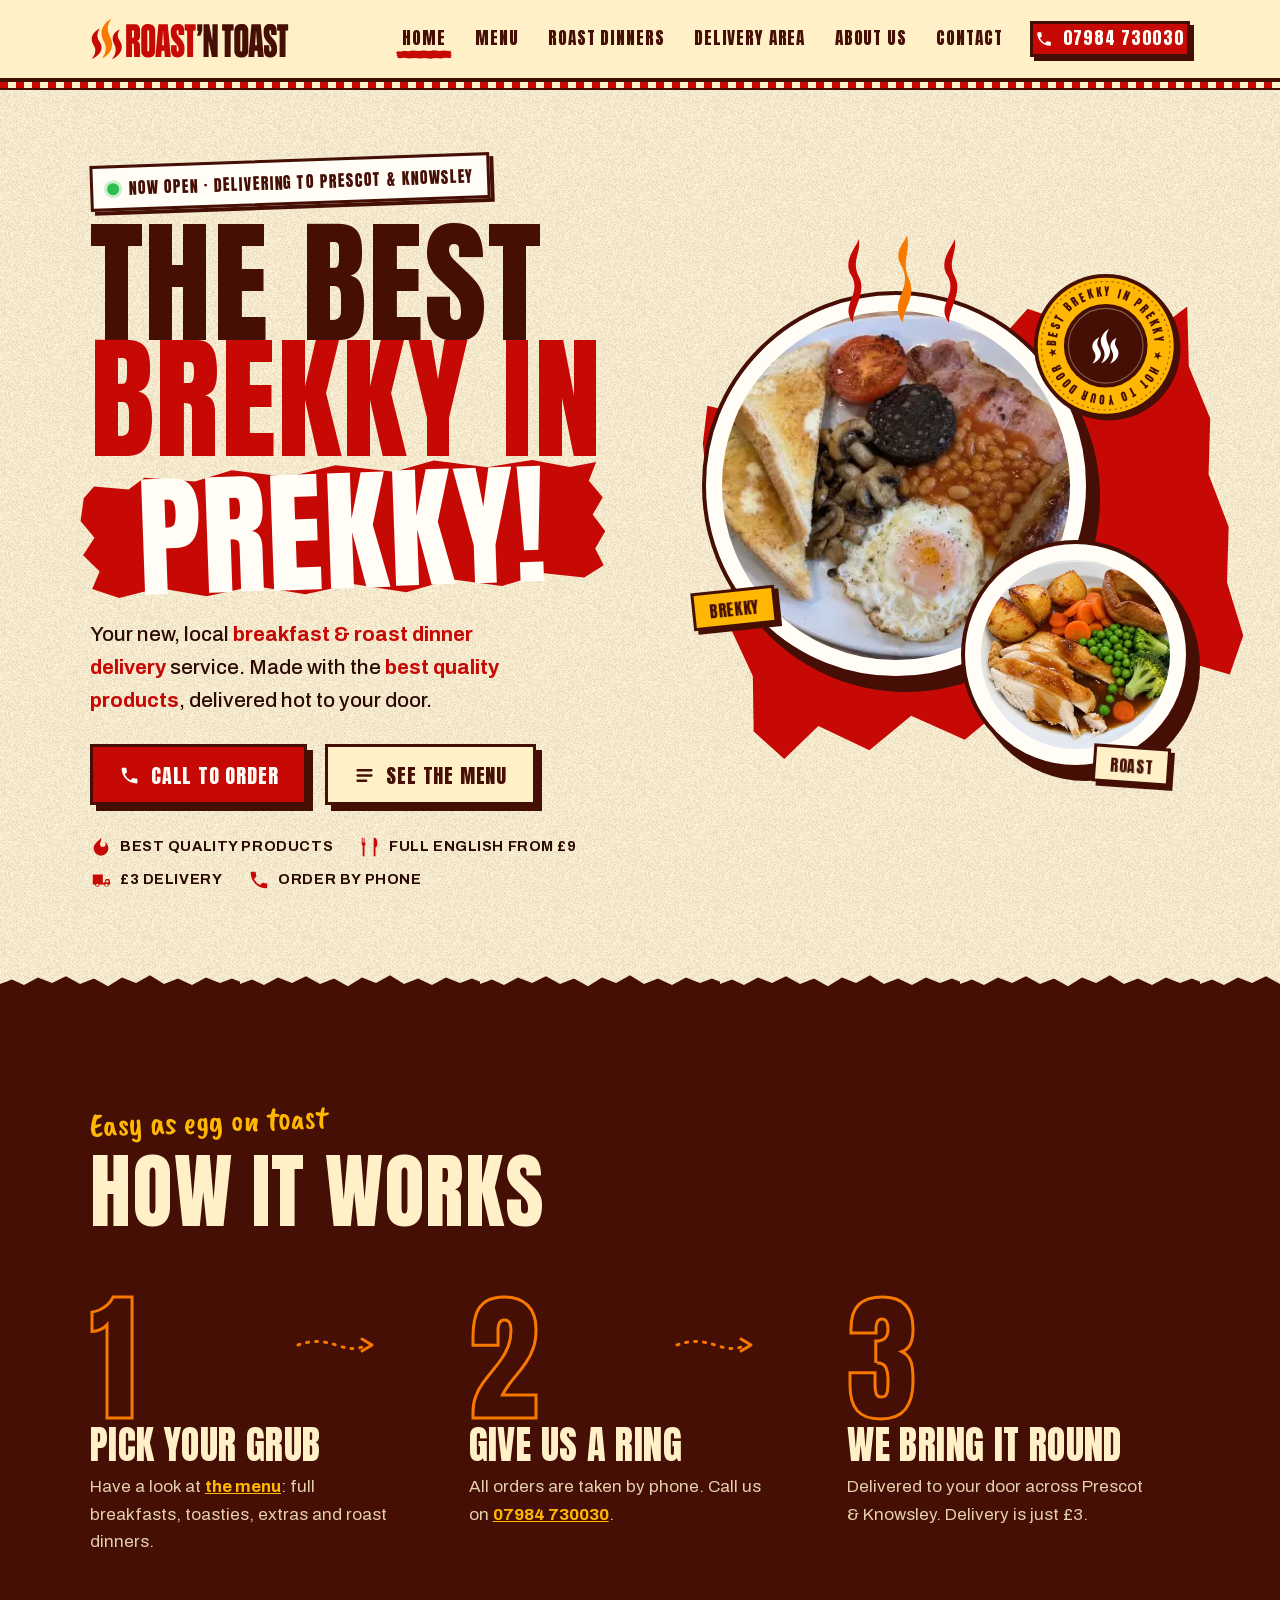
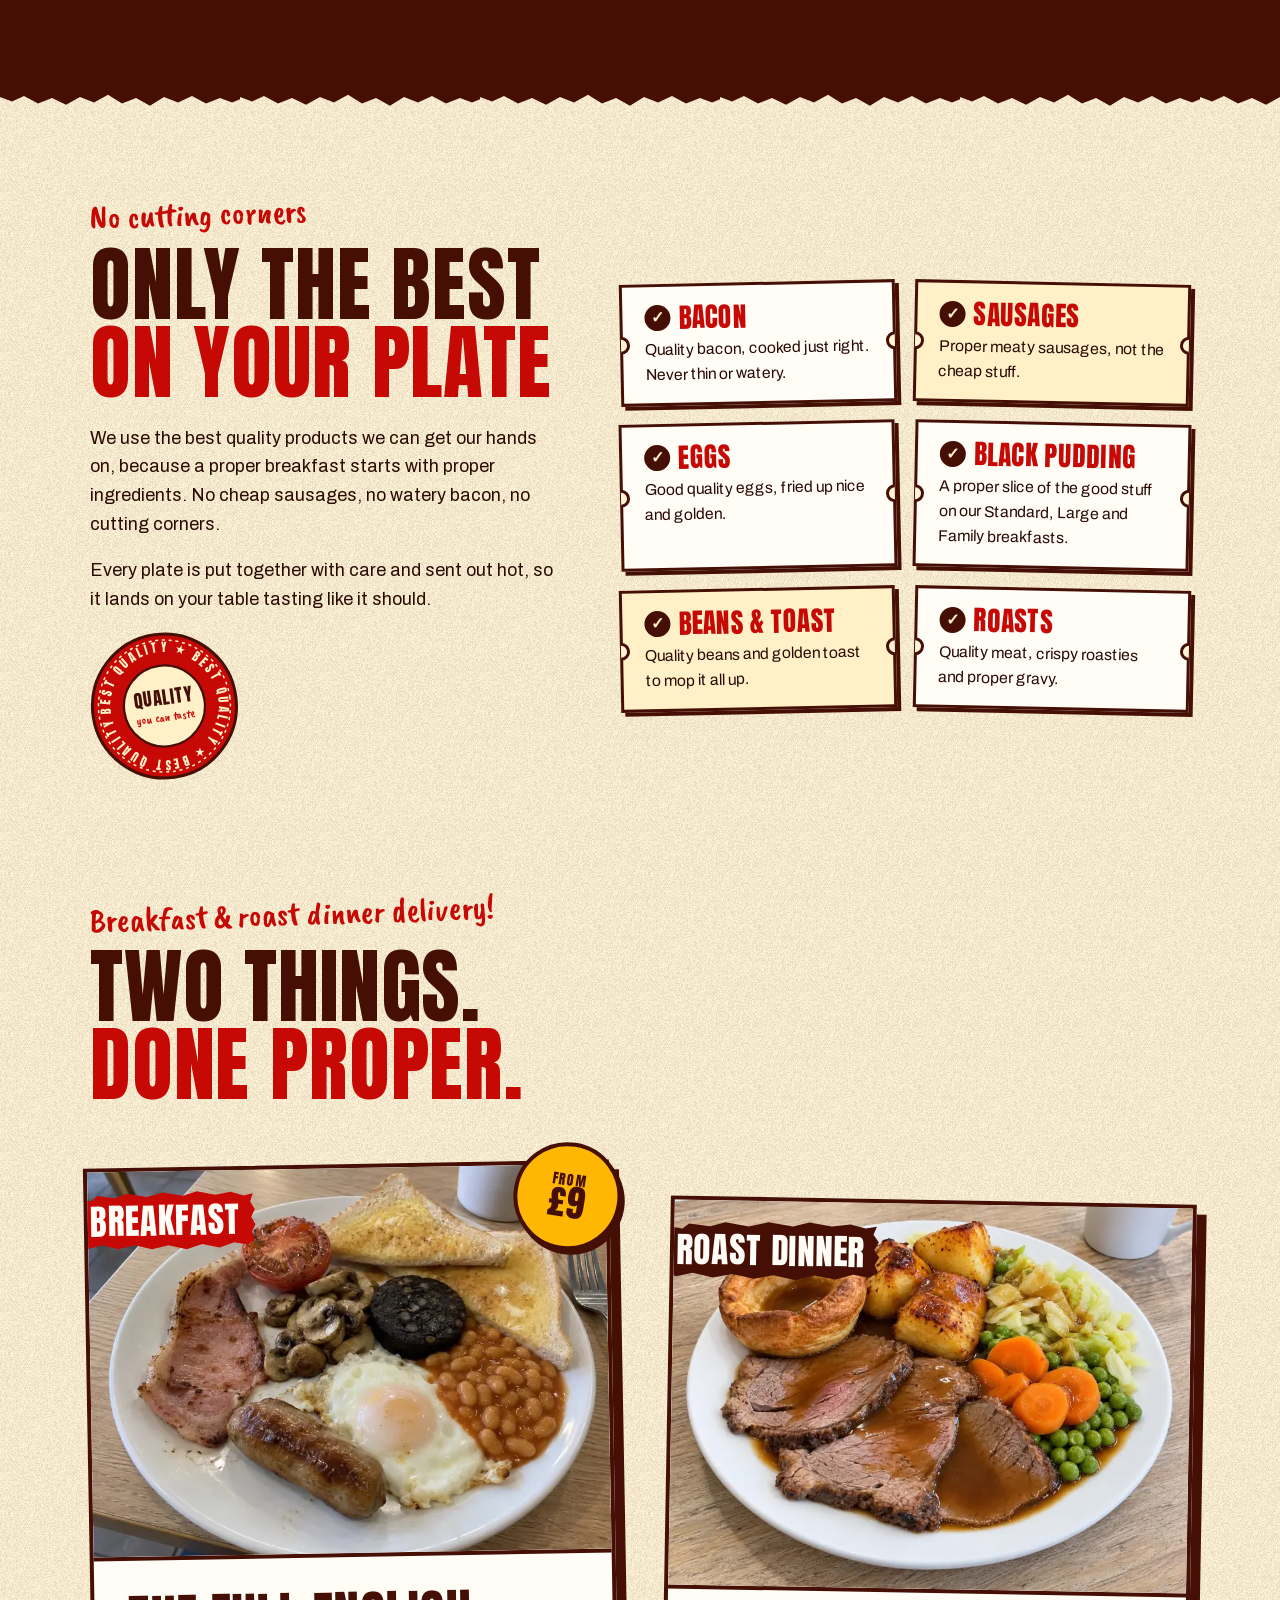
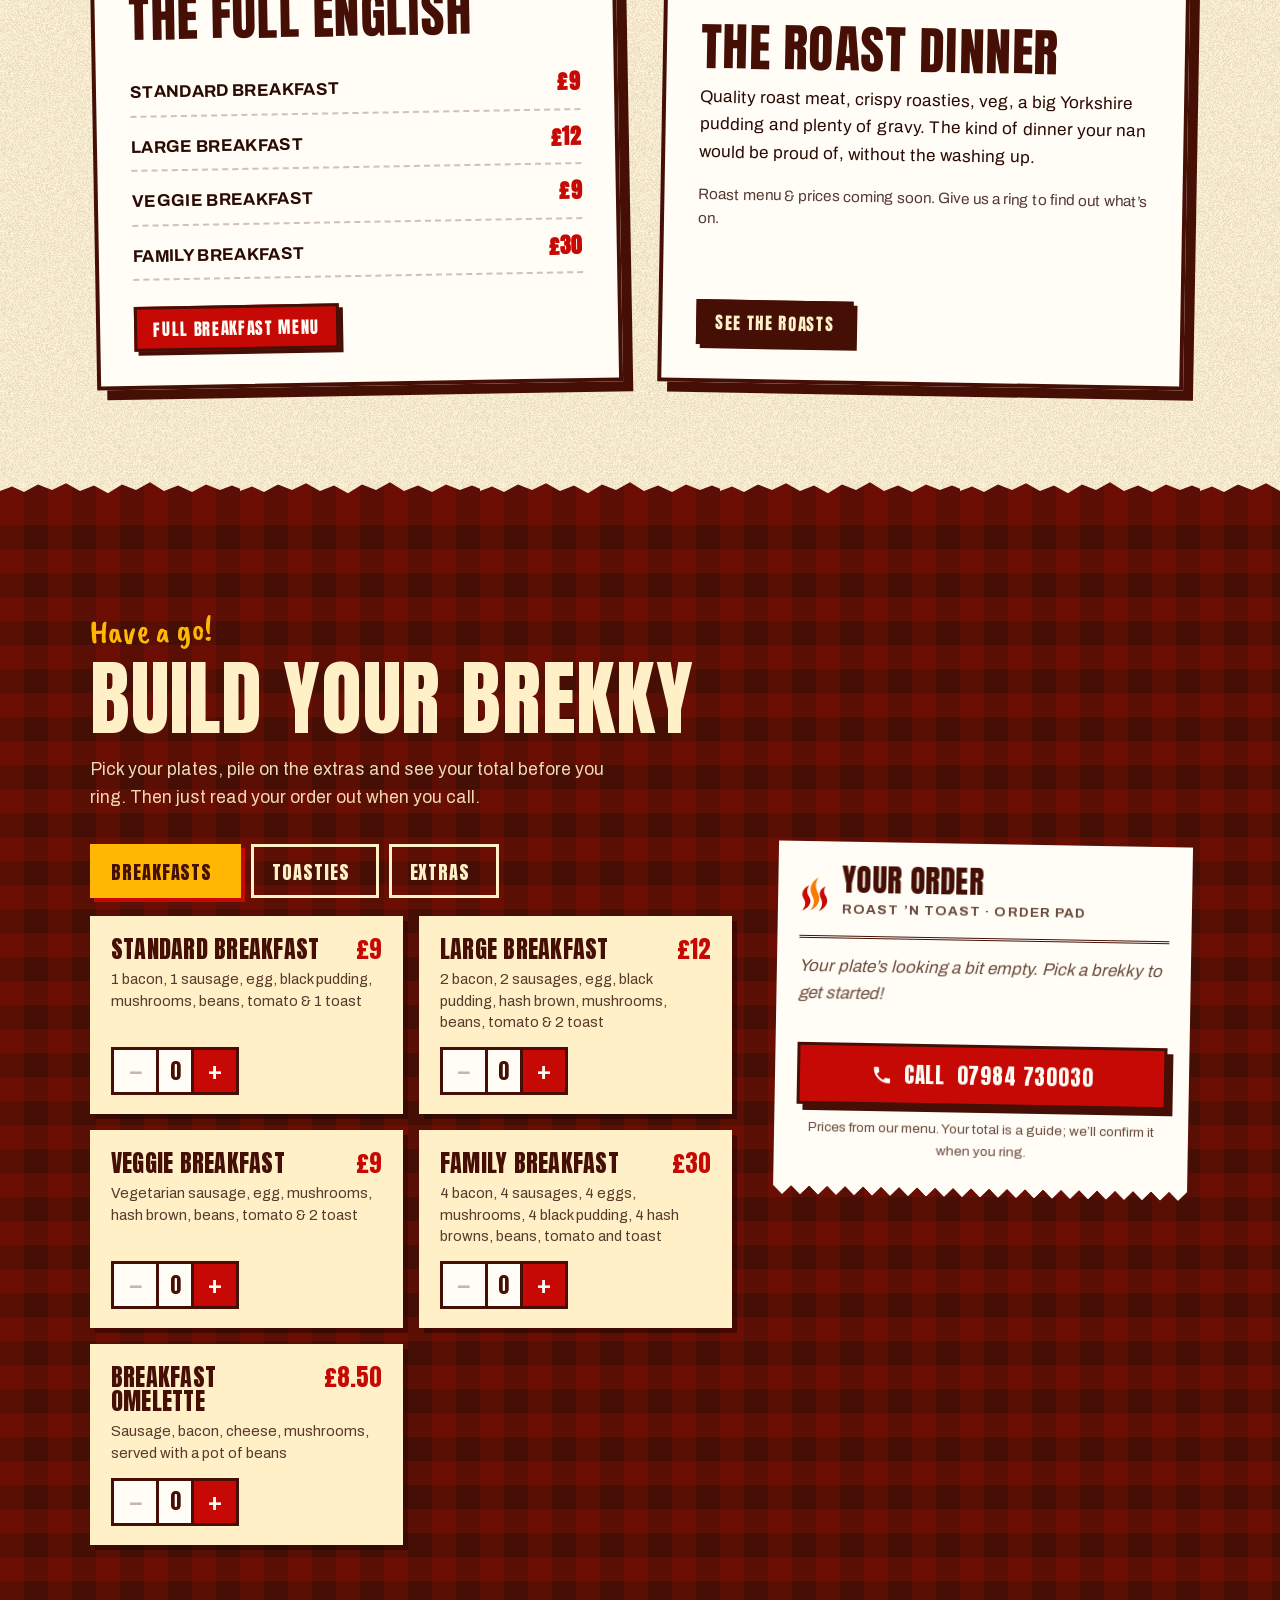
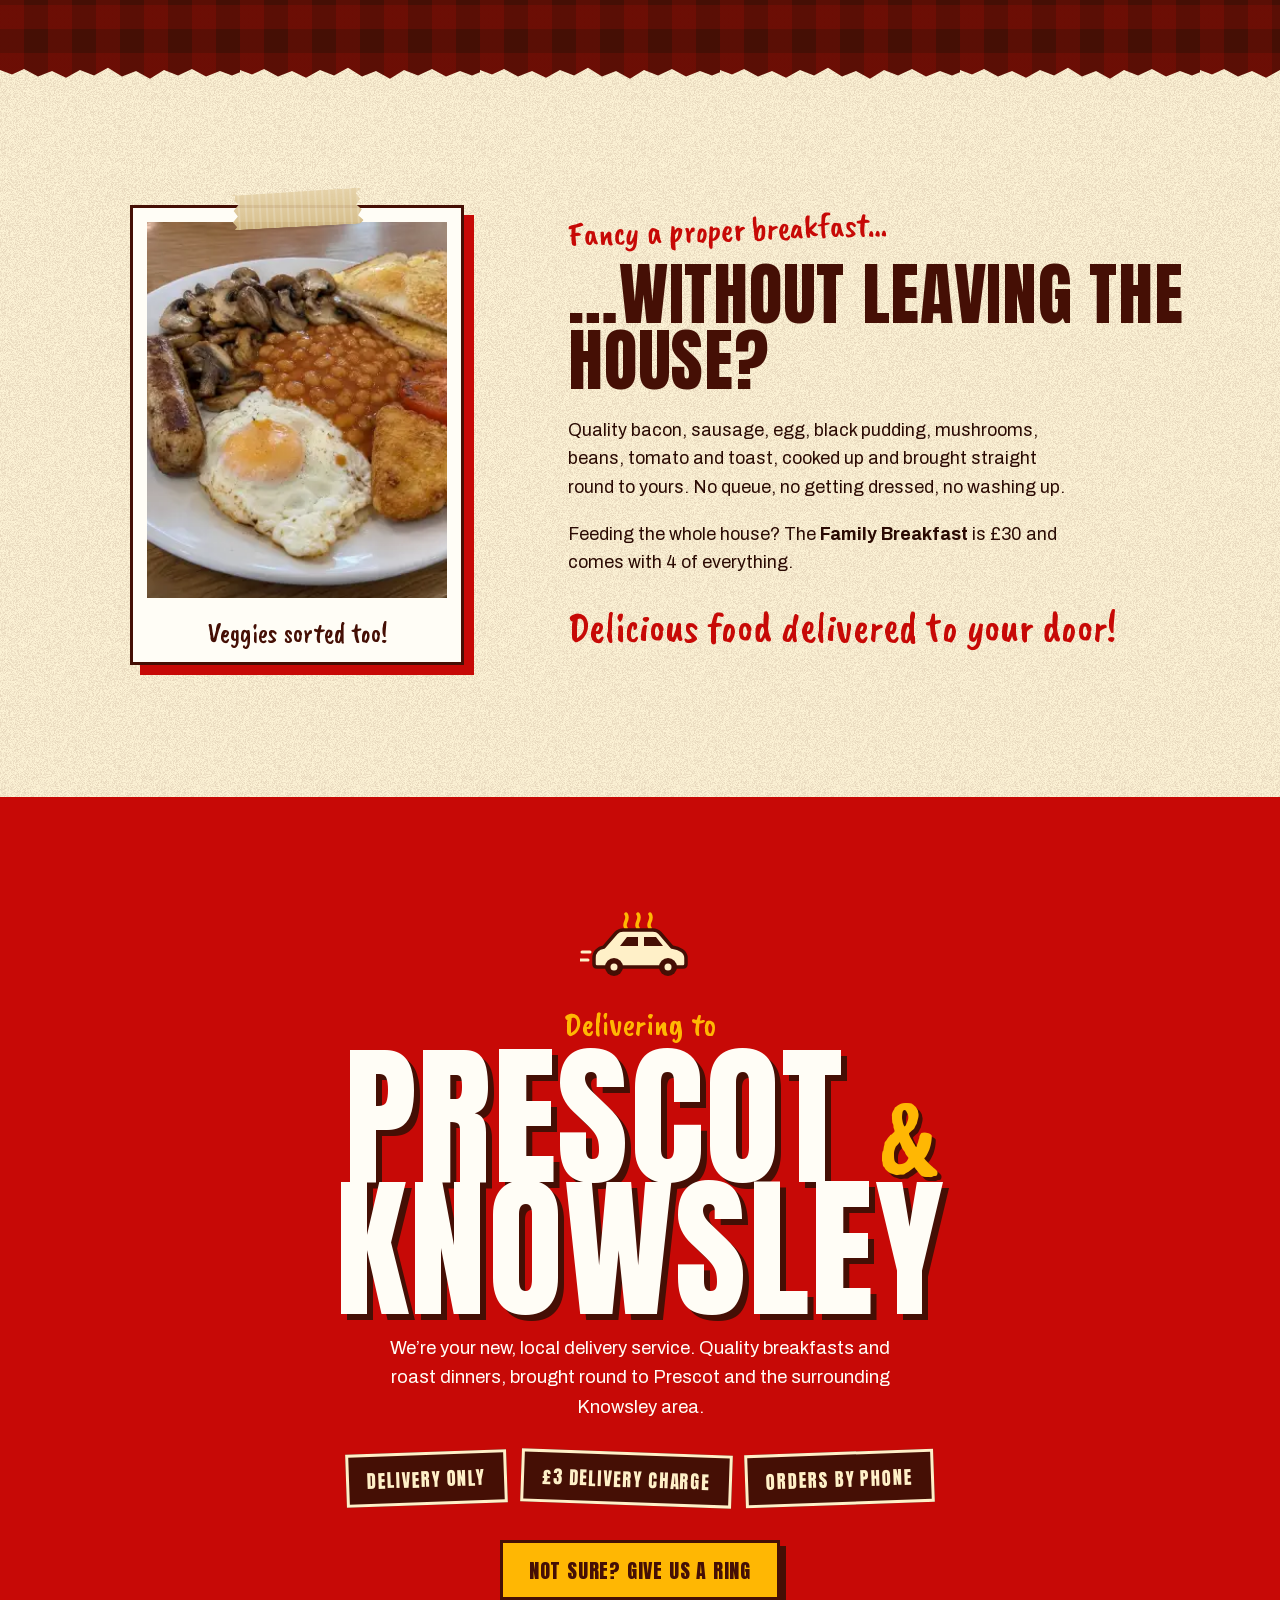
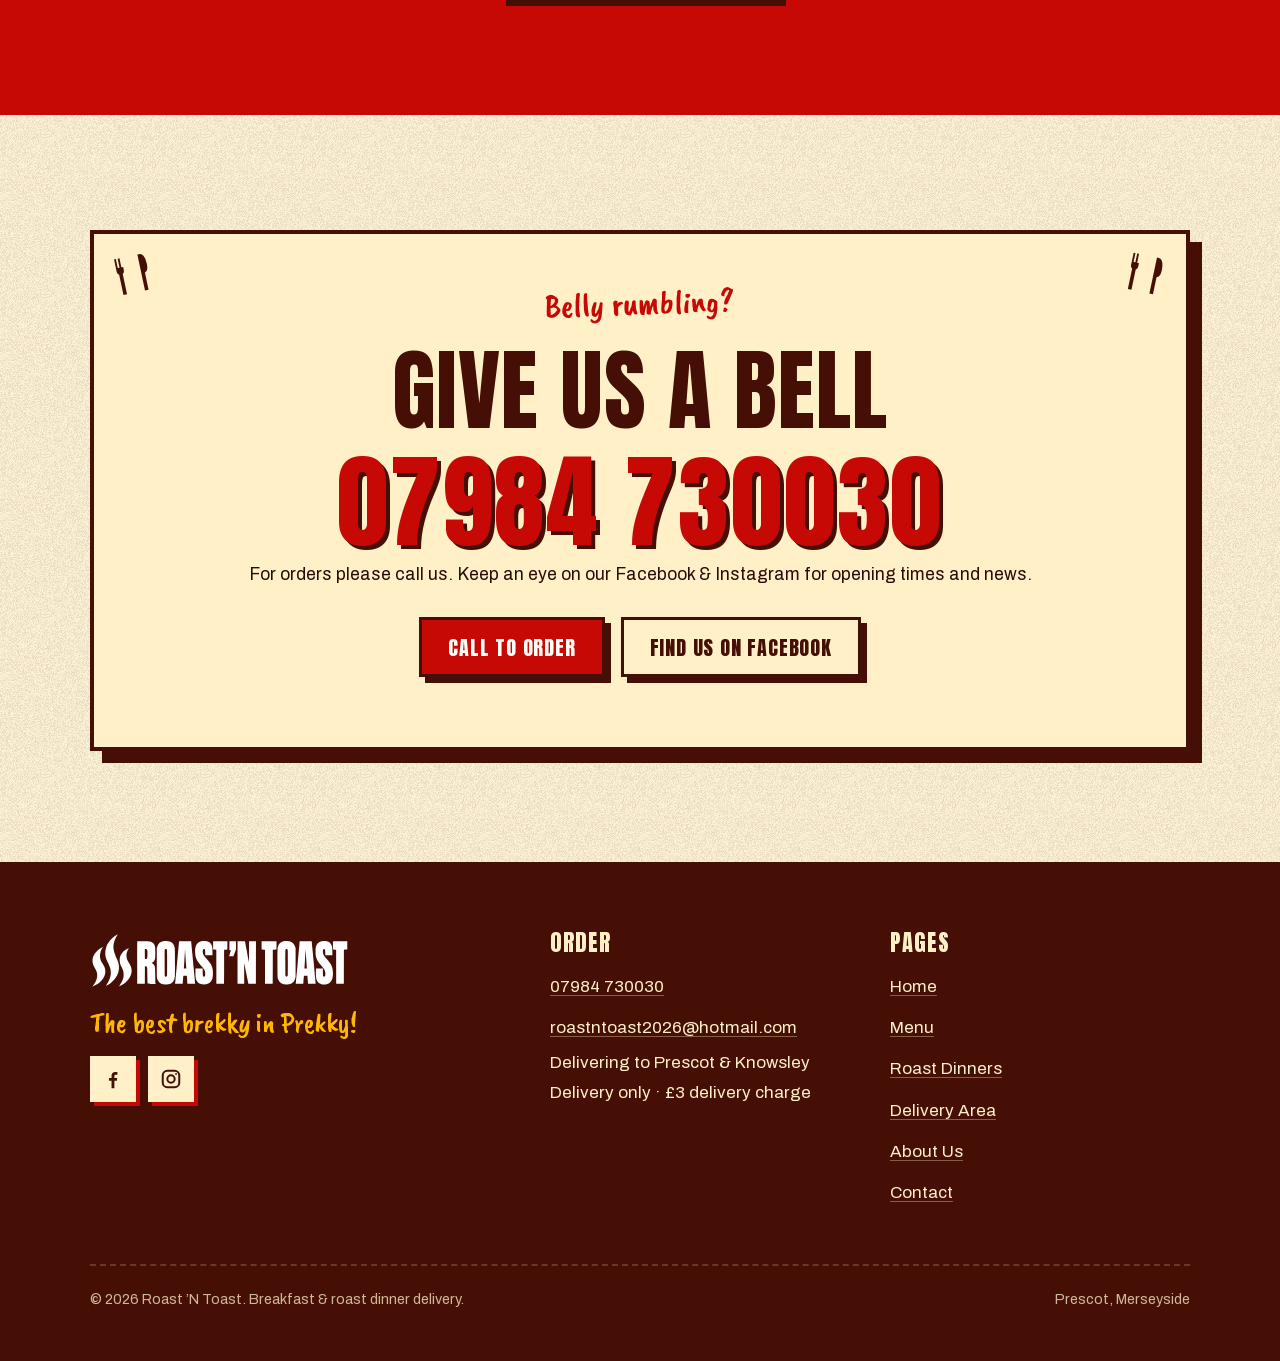
==== commit ebb20dc3: "Final pre-handover fixes - Menu jump links land just under the sticky bar (no double offset),   incl" ====
--- a/index.html
+++ b/index.html
@@ -201,8 +201,8 @@
           <li class="ticket reveal"><h3>Bacon</h3><p>Quality bacon, cooked just right. Never thin or watery.</p></li>
           <li class="ticket reveal"><h3>Sausages</h3><p>Proper meaty sausages, not the cheap stuff.</p></li>
           <li class="ticket reveal"><h3>Eggs</h3><p>Good quality eggs, fried up nice and golden.</p></li>
-          <li class="ticket reveal"><h3>Black pudding</h3><p>A proper slice of the good stuff on every full English.</p></li>
-          <li class="ticket reveal"><h3>Beans &amp; toast</h3><p>Quality beans and good thick toast.</p></li>
+          <li class="ticket reveal"><h3>Black pudding</h3><p>A proper slice of the good stuff on our Standard, Large and Family breakfasts.</p></li>
+          <li class="ticket reveal"><h3>Beans &amp; toast</h3><p>Quality beans and golden toast to mop it all up.</p></li>
           <li class="ticket reveal"><h3>Roasts</h3><p>Quality meat, crispy roasties and proper gravy.</p></li>
         </ul>
       </div>
--- a/assets/css/styles.css
+++ b/assets/css/styles.css
@@ -918,7 +918,7 @@
    Design-pass refinements
    ========================================================================== */
 .nowrap { white-space: nowrap; }
-.delivery-card a { color: inherit; text-underline-offset: 3px; }
+.delivery-card p a { color: inherit; text-underline-offset: 3px; }
 .call { padding-bottom: clamp(40px, 6vw, 72px); }
 
 /* comfortable tap targets for footer links */
@@ -972,9 +972,12 @@
   .nav__links .btn--sm { padding: 10px 12px 8px; }
 }
 
-/* menu page: jump links must clear the header, the sticky section bar
-   and the heading that overhangs the top of each board */
-.board, .delivery-card { scroll-margin-top: calc(var(--header-h) + 82px + clamp(1.9rem, 8.6vw, 4.6rem)); }
+/* menu page: html's scroll-padding already clears the header; this adds the
+   sticky section bar plus the heading that overhangs the top of each board */
+.board { scroll-margin-top: calc(78px + .62 * clamp(1.9rem, 8.6vw, 4.6rem) + 12px); }
+.delivery-card { scroll-margin-top: 90px; }
+/* toasties board keeps its headings inside the padding, so the box itself can tuck under the bar */
+.board--split { scroll-margin-top: calc(90px - clamp(40px, 6vw, 64px)); }
 
 /* ==========================================================================
    "Build your brekky" order calculator (home page)
@@ -994,6 +997,8 @@
 .builder .section-title { color: var(--cream); }
 .builder .kicker { color: var(--yolk); }
 .builder .section-head p { color: rgba(255, 240, 200, .9); }
+.builder .section-head { margin-bottom: clamp(22px, 2.6vw, 32px); }
+.builder .section-head p { margin-bottom: 0; }
 
 .builder__grid {
   display: grid;
@@ -1093,7 +1098,7 @@
   border-bottom: 3px double var(--brown);
 }
 .pad__head h3 { font-size: 1.9rem; line-height: .95; }
-.pad__sub { font-size: .8rem; text-transform: uppercase; letter-spacing: .08em; font-weight: 700; color: #6b4a3c; }
+.pad__sub { font-size: .85rem; text-transform: uppercase; letter-spacing: .08em; font-weight: 700; color: #6b4a3c; }
 .pad__empty { color: #6b4a3c; font-style: italic; margin: 6px 0 18px; }
 
 .pad__lines { list-style: none; margin: 0; padding: 0; font-variant-numeric: tabular-nums; }
@@ -1140,7 +1145,7 @@
   padding: 12px 16px;
 }
 .pad__clear:hover { color: var(--red); }
-.pad__note { font-size: .8rem; color: #6b4a3c; text-align: center; margin: 12px 0 0; }
+.pad__note { font-size: .85rem; color: #6b4a3c; text-align: center; margin: 12px 0 0; }
 
 .builder__jump { display: none; }
 .builder__noscript { margin-top: 20px; }
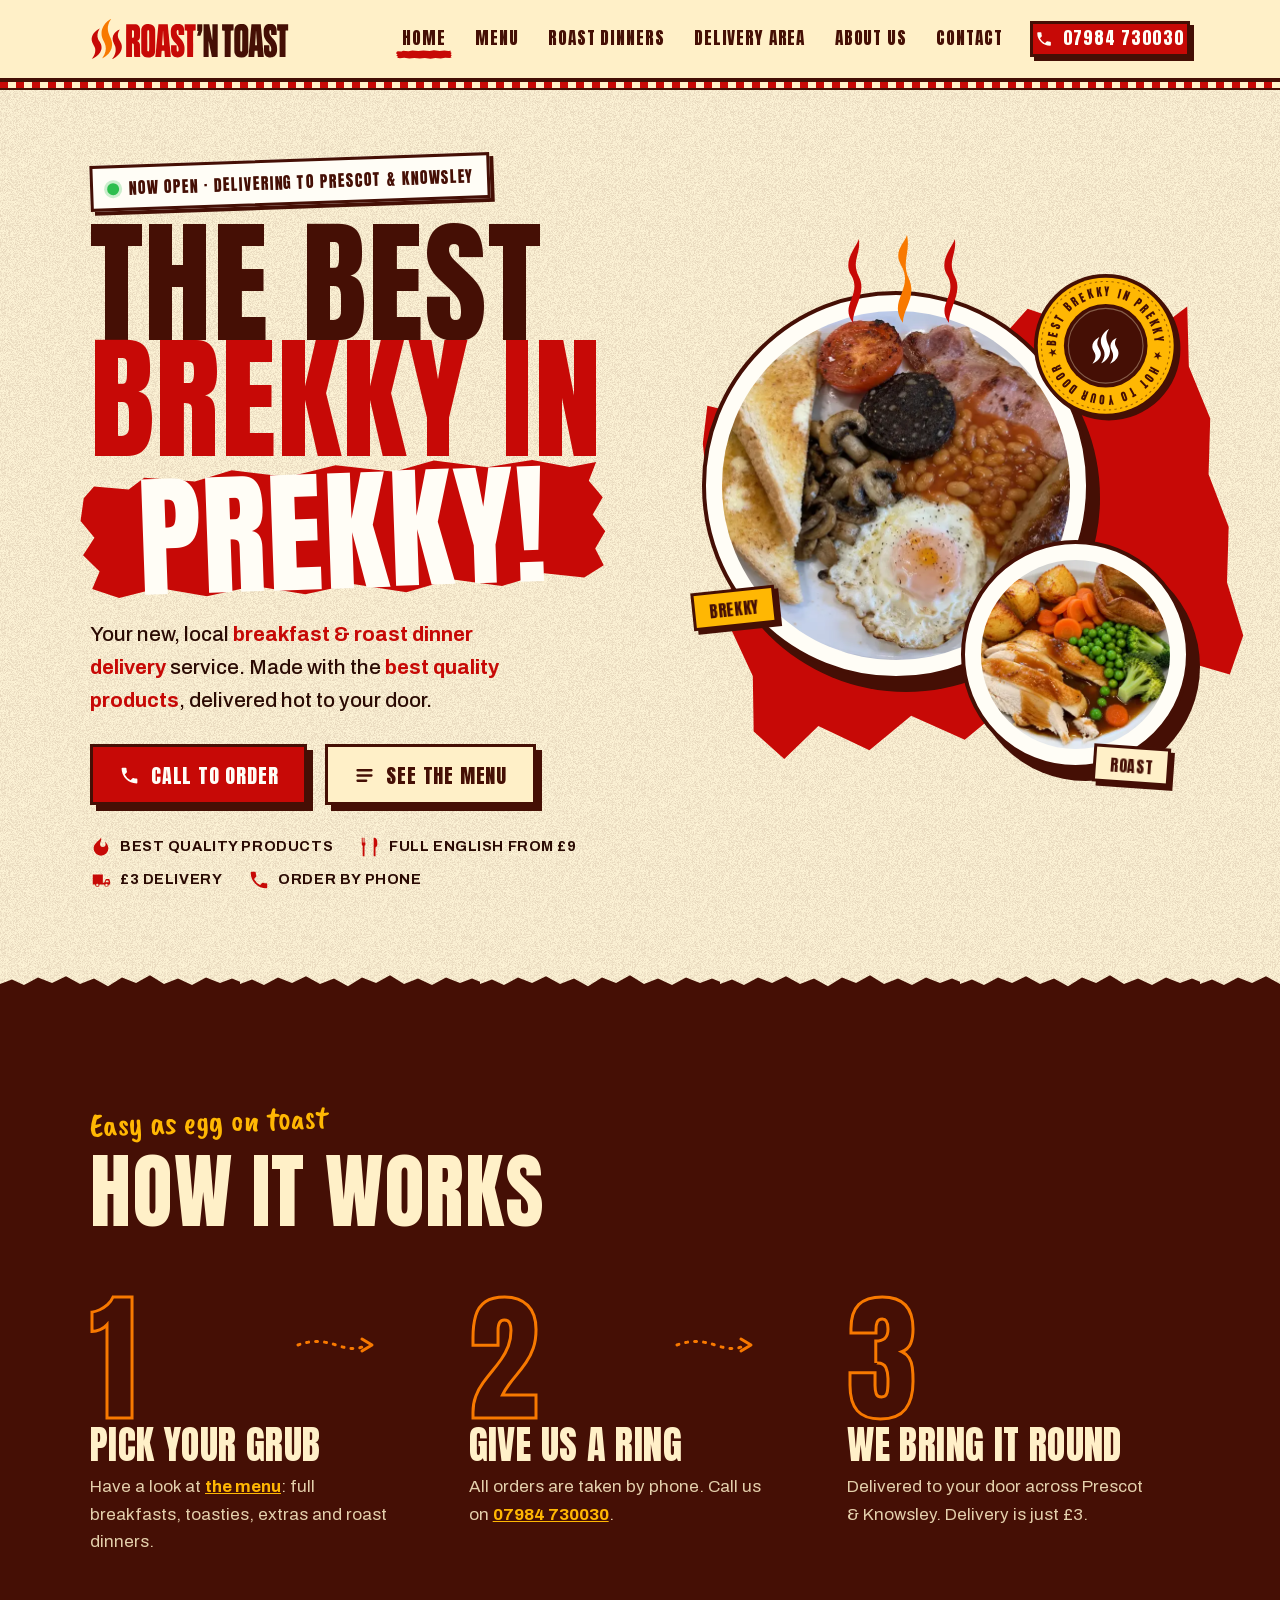
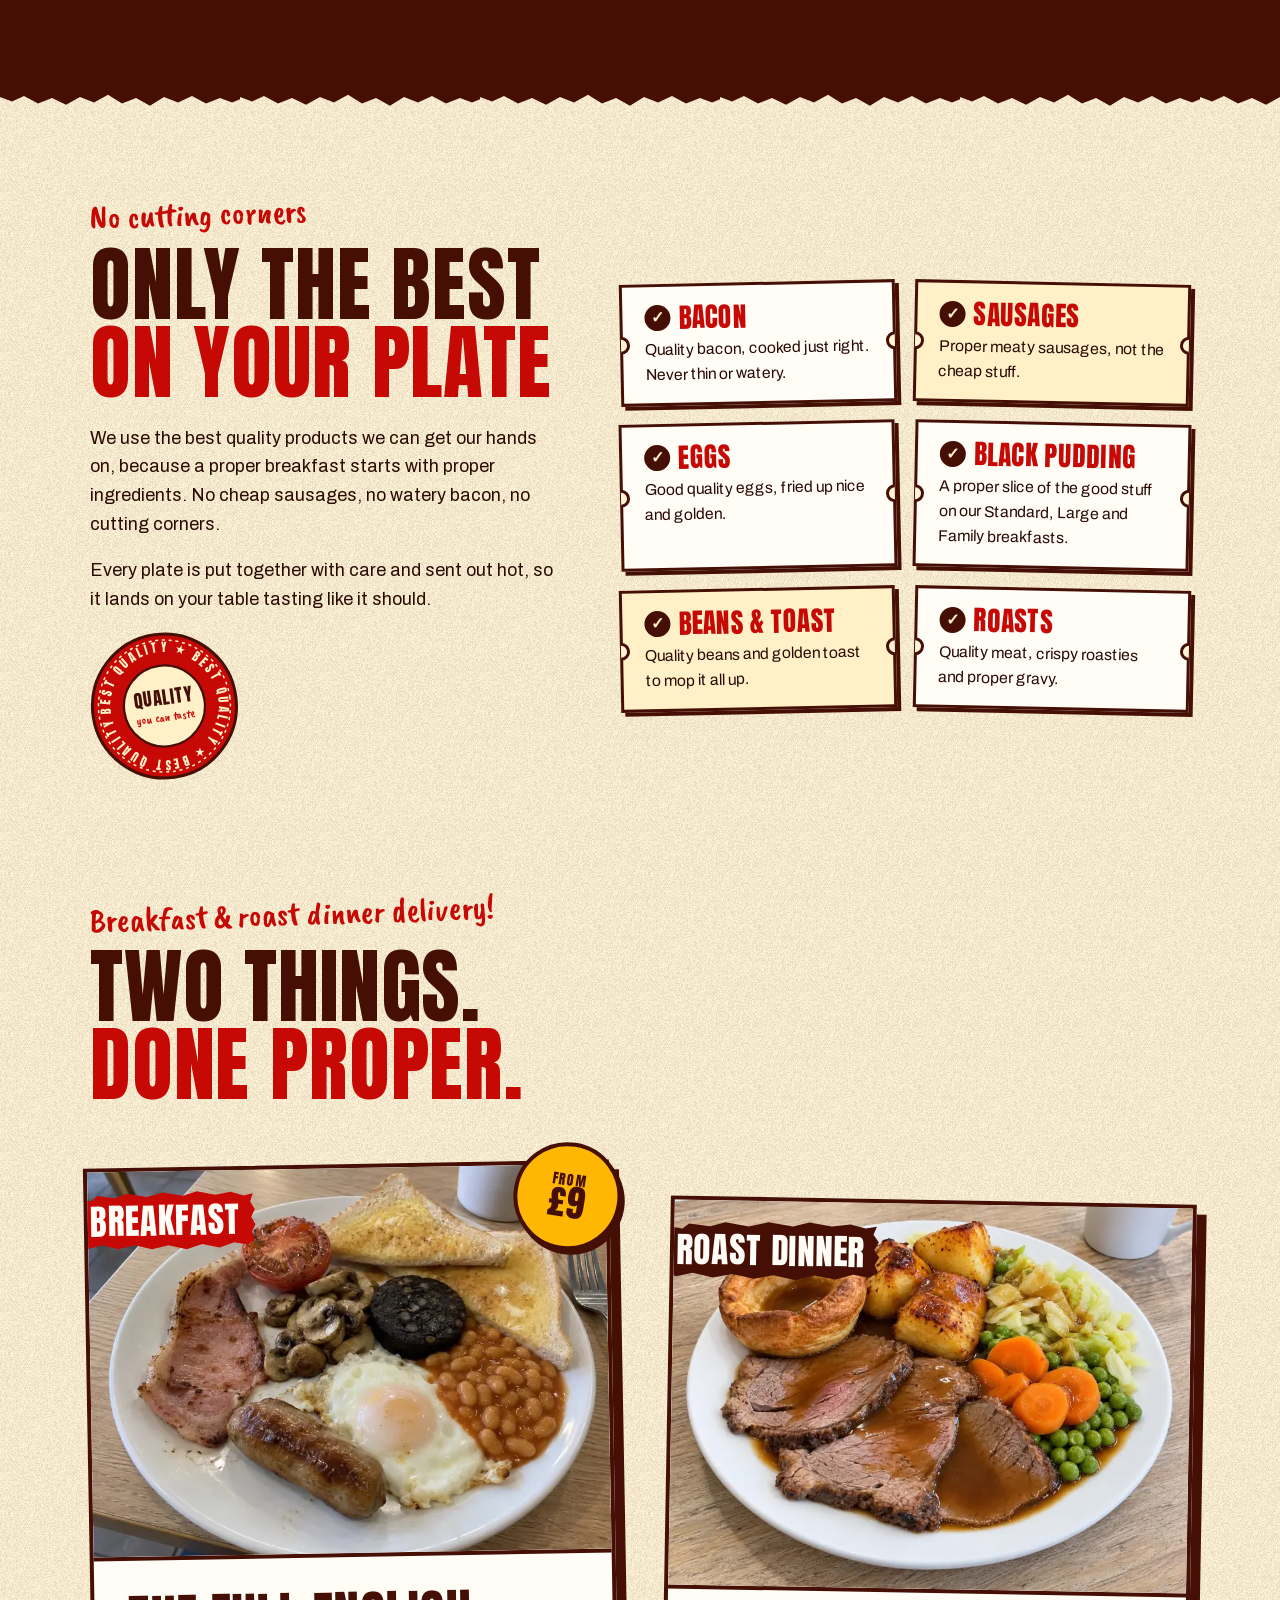
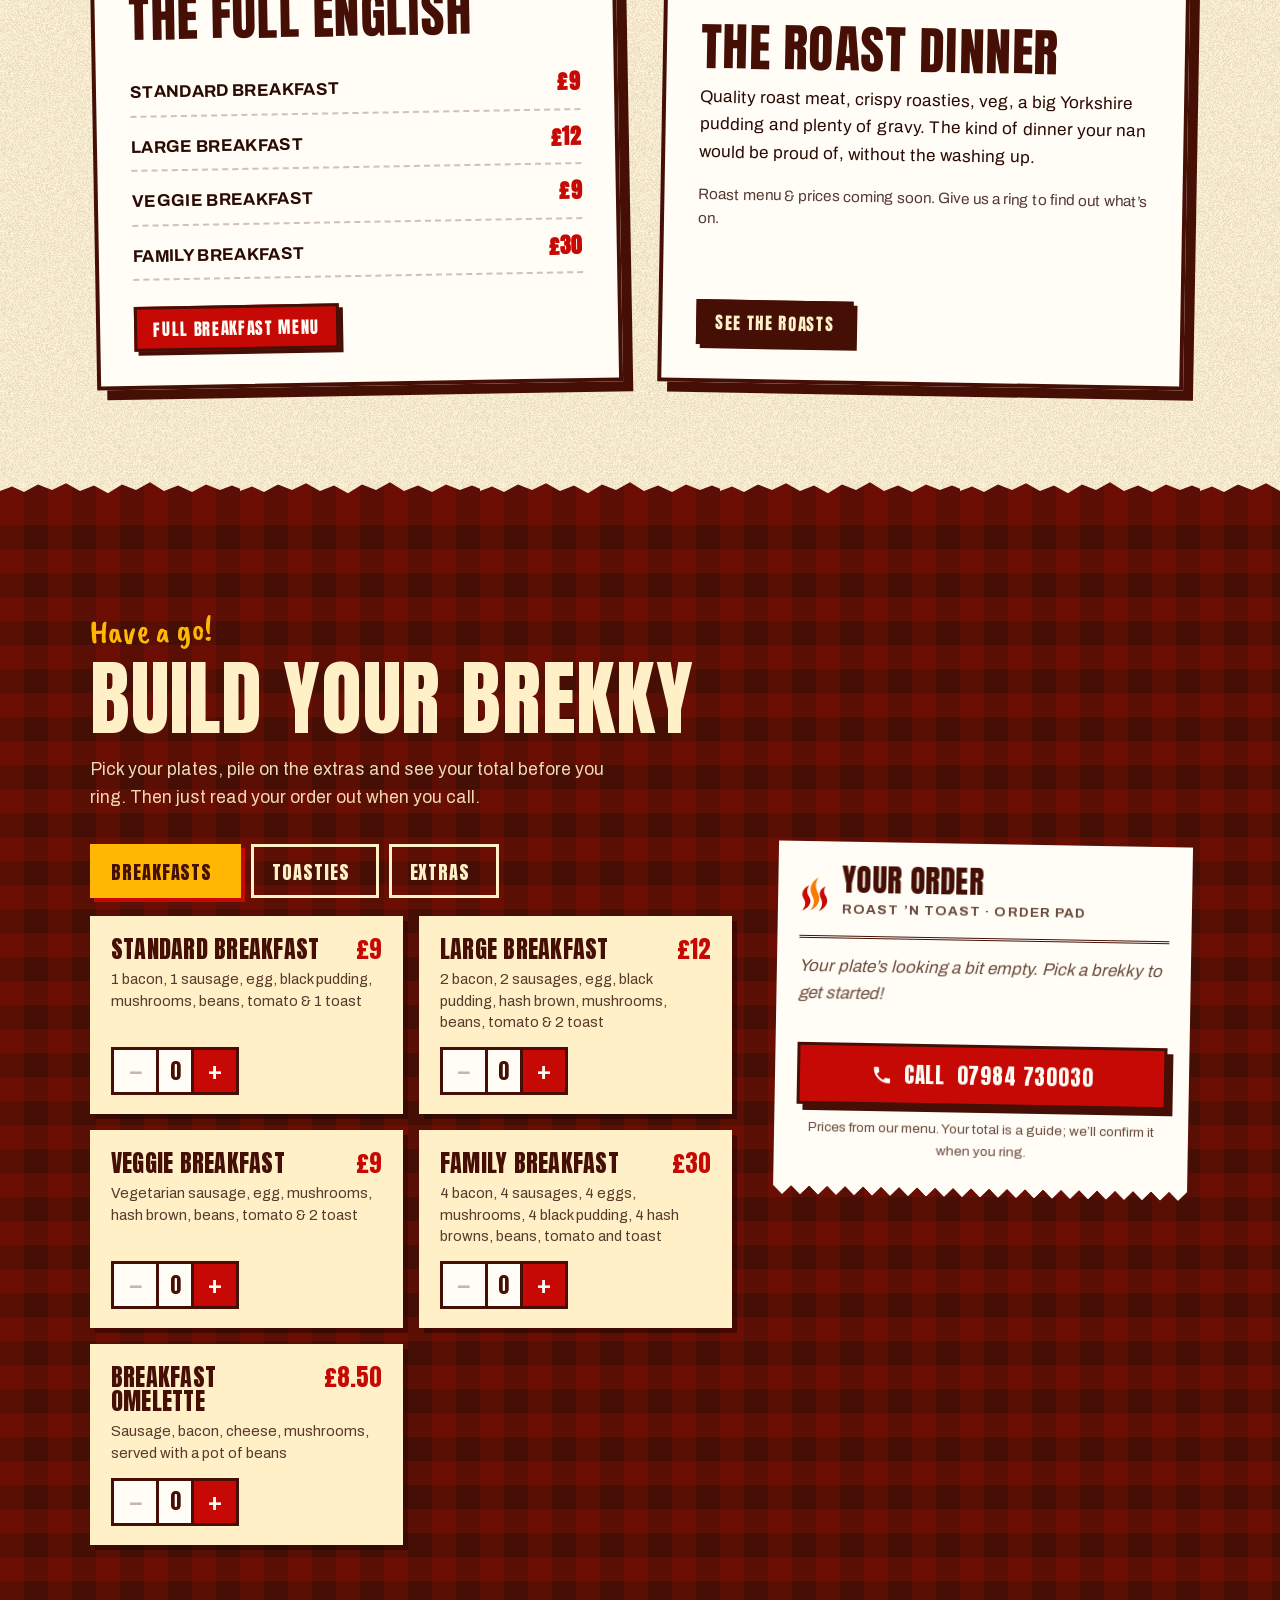
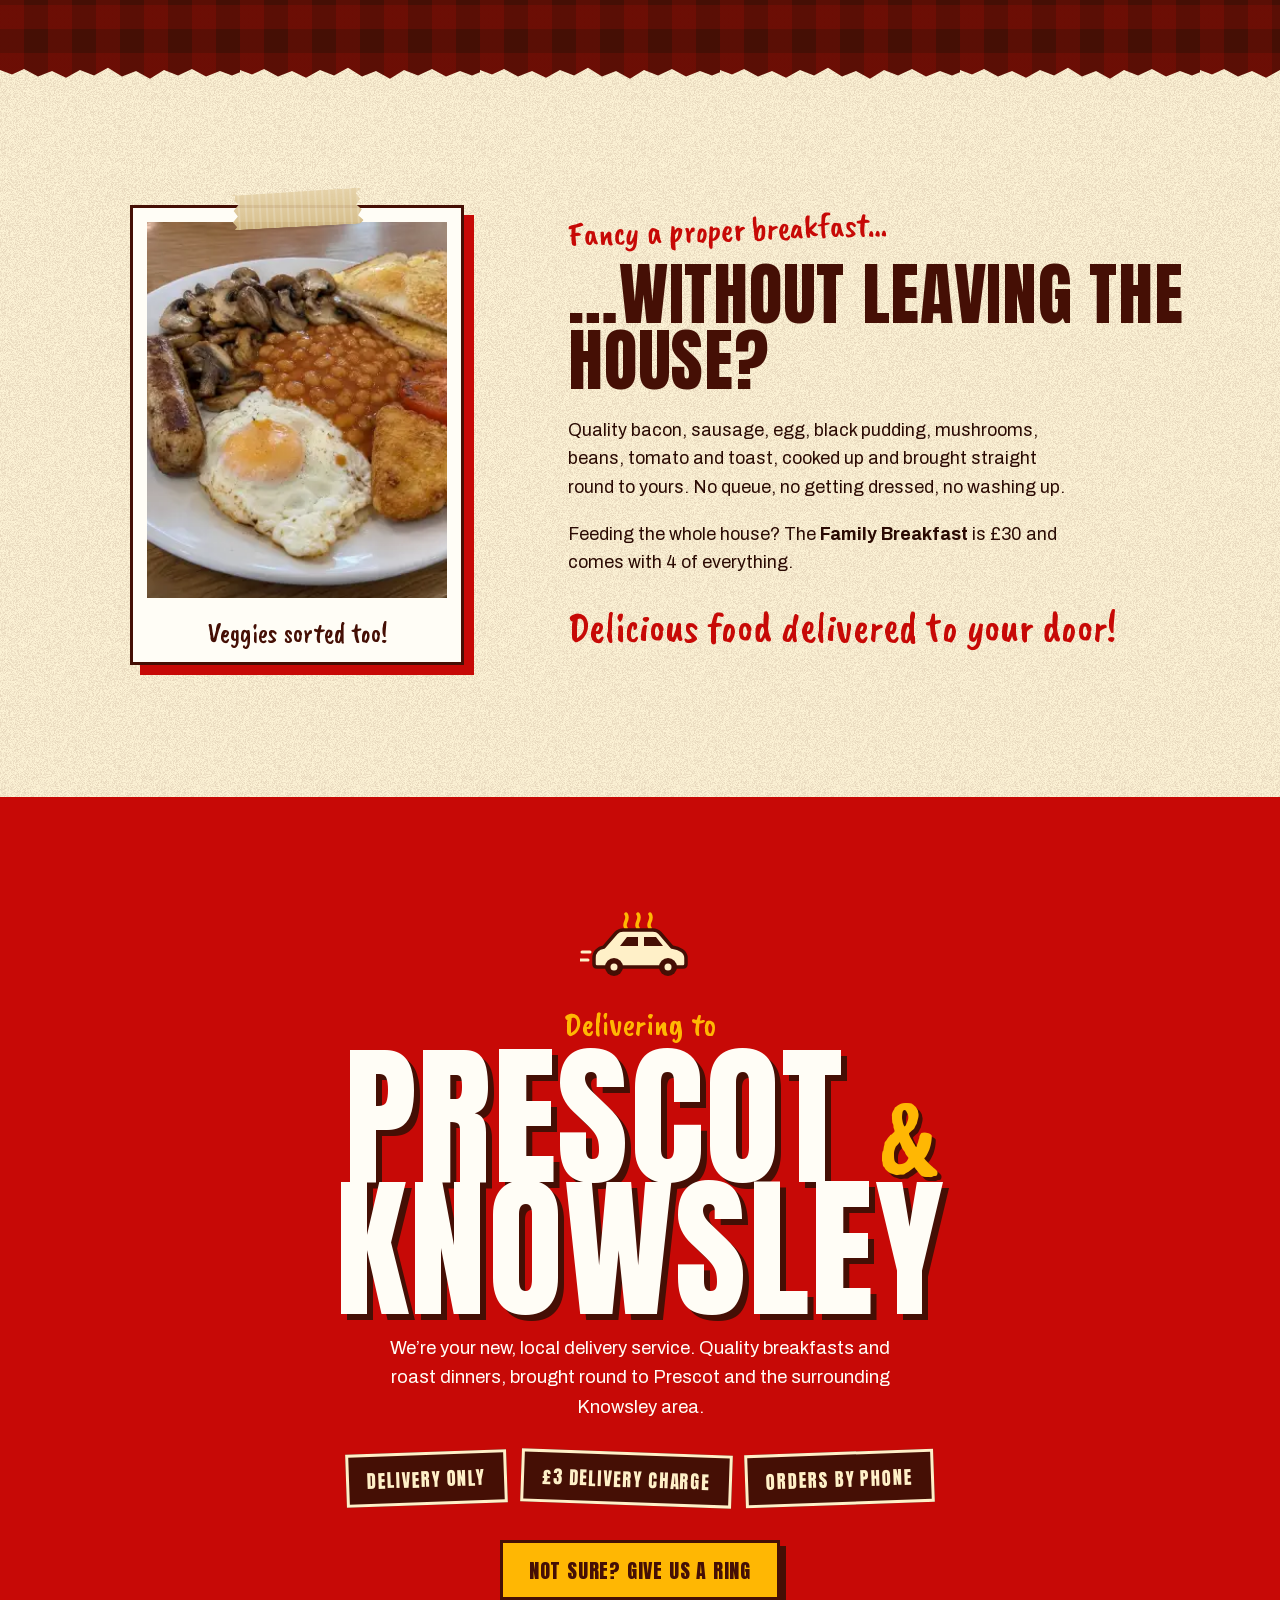
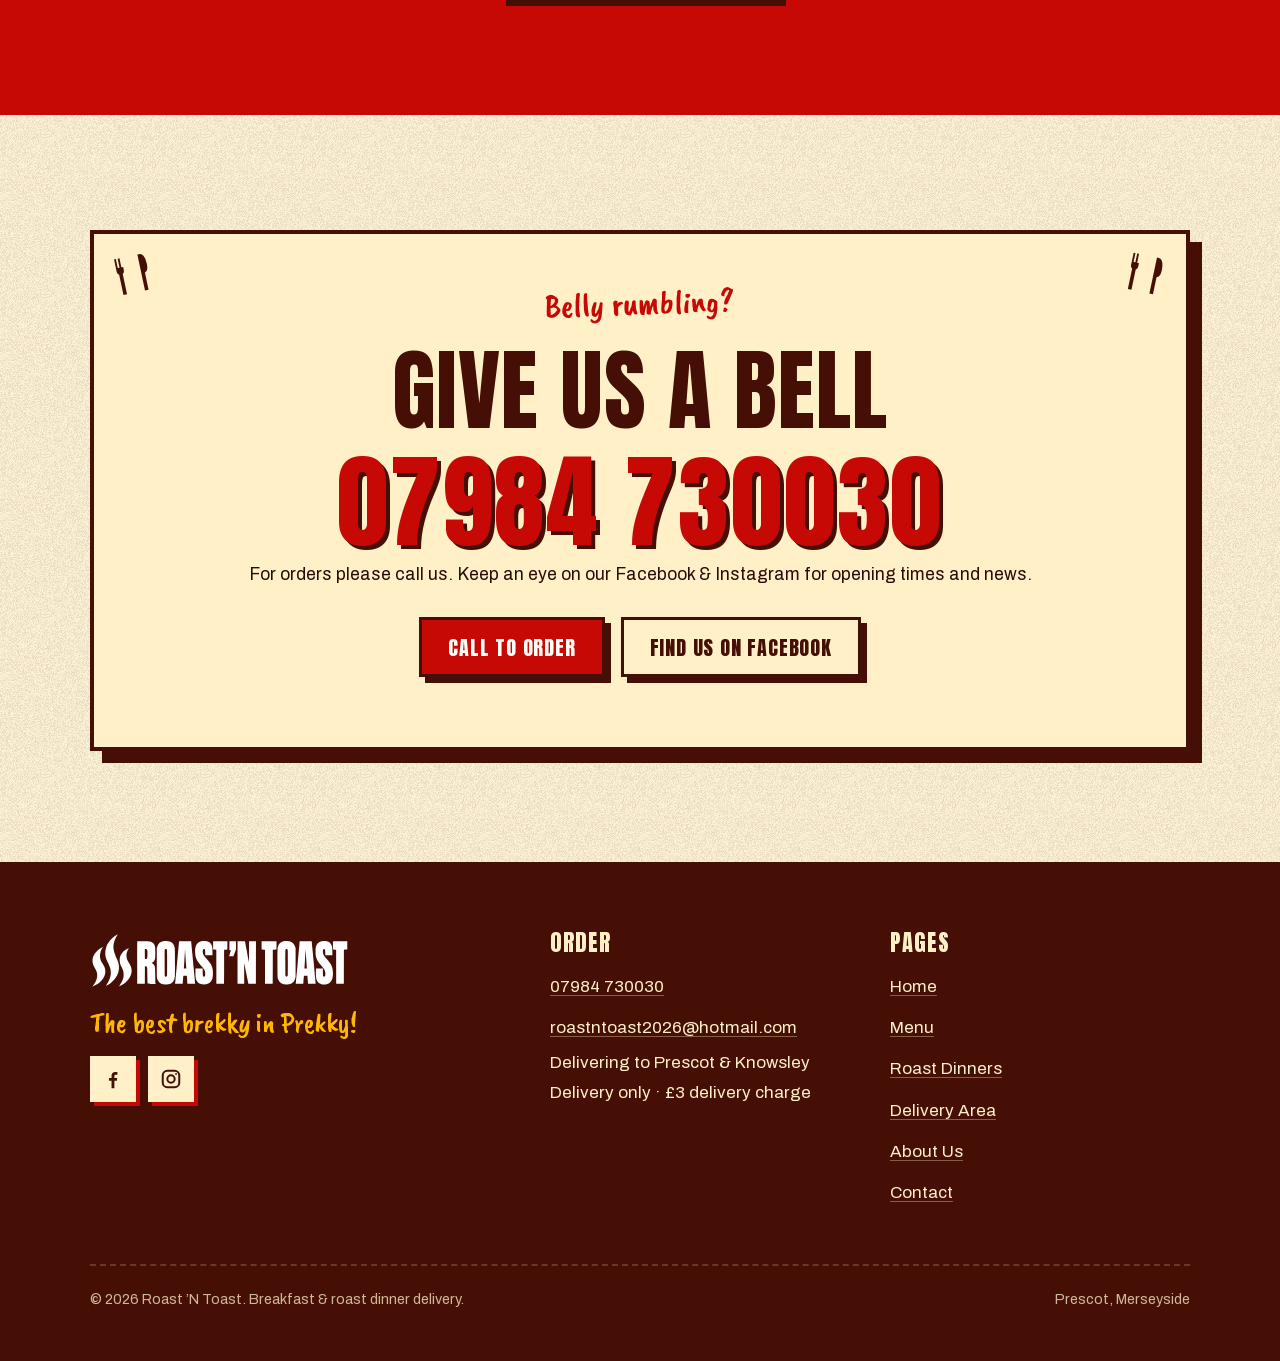
==== commit f6977201: "Square, plate-centred hero photos so the round frames read as plates Co-Authored-By: Claude Opus 5.5" ====
--- a/index.html
+++ b/index.html
@@ -118,10 +118,10 @@
           </div>
 
           <div class="plate plate--main">
-            <img src="assets/img/breakfast-topdown-800.webp" srcset="assets/img/breakfast-topdown-480.webp 480w, assets/img/breakfast-topdown-800.webp 800w, assets/img/breakfast-topdown-1200.webp 1200w" sizes="(max-width: 900px) 72vw, 440px" alt="" width="1200" height="900" fetchpriority="high">
+            <img src="assets/img/hero-breakfast-700.webp" srcset="assets/img/hero-breakfast-400.webp 400w, assets/img/hero-breakfast-700.webp 700w, assets/img/hero-breakfast-1000.webp 1000w" sizes="(max-width: 900px) 72vw, 440px" alt="" width="1000" height="1000" fetchpriority="high">
           </div>
           <div class="plate plate--side">
-            <img src="assets/img/roast-chicken-02-800.webp" srcset="assets/img/roast-chicken-02-480.webp 480w, assets/img/roast-chicken-02-800.webp 800w, assets/img/roast-chicken-02-1200.webp 1200w" sizes="(max-width: 900px) 42vw, 260px" alt="" width="1200" height="900" style="object-position: 52% 50%;">
+            <img src="assets/img/hero-roast-700.webp" srcset="assets/img/hero-roast-400.webp 400w, assets/img/hero-roast-700.webp 700w, assets/img/hero-roast-1000.webp 1000w" sizes="(max-width: 900px) 42vw, 260px" alt="" width="1000" height="1000">
           </div>
 
           <span class="plate-label plate-label--a">Brekky</span>
--- a/assets/css/styles.css
+++ b/assets/css/styles.css
@@ -318,7 +318,8 @@
   border: 4px solid var(--brown);
   box-shadow: 10px 12px 0 var(--brown);
 }
-.plate img { width: 100%; height: 100%; object-fit: cover; border-radius: 50%; }
+/* square photos + width-driven height keep these perfect circles even where aspect-ratio is unsupported */
+.plate img { width: 100%; height: auto; aspect-ratio: 1; object-fit: cover; border-radius: 50%; }
 .plate--main { width: 78%; aspect-ratio: 1; top: 4%; left: 2%; }
 .plate--side { width: 46%; aspect-ratio: 1; right: 0; bottom: 2%; animation: bob 6s ease-in-out infinite; will-change: transform; }
 @keyframes bob { 50% { transform: translateY(-8px) rotate(2deg); } }
@@ -361,6 +362,8 @@
   .hero__grid { grid-template-columns: 1fr; }
   .hero__art { max-width: 460px; margin-top: 8px; }
   .hero__title { margin-top: 18px; }
+  /* keep the hero calmer on small screens: roast plate stays put */
+  .plate--side { animation: none; will-change: auto; }
 }
 @media (max-width: 520px) {
   .stamp { font-size: .82rem; letter-spacing: .04em; padding: 7px 10px 5px; }
